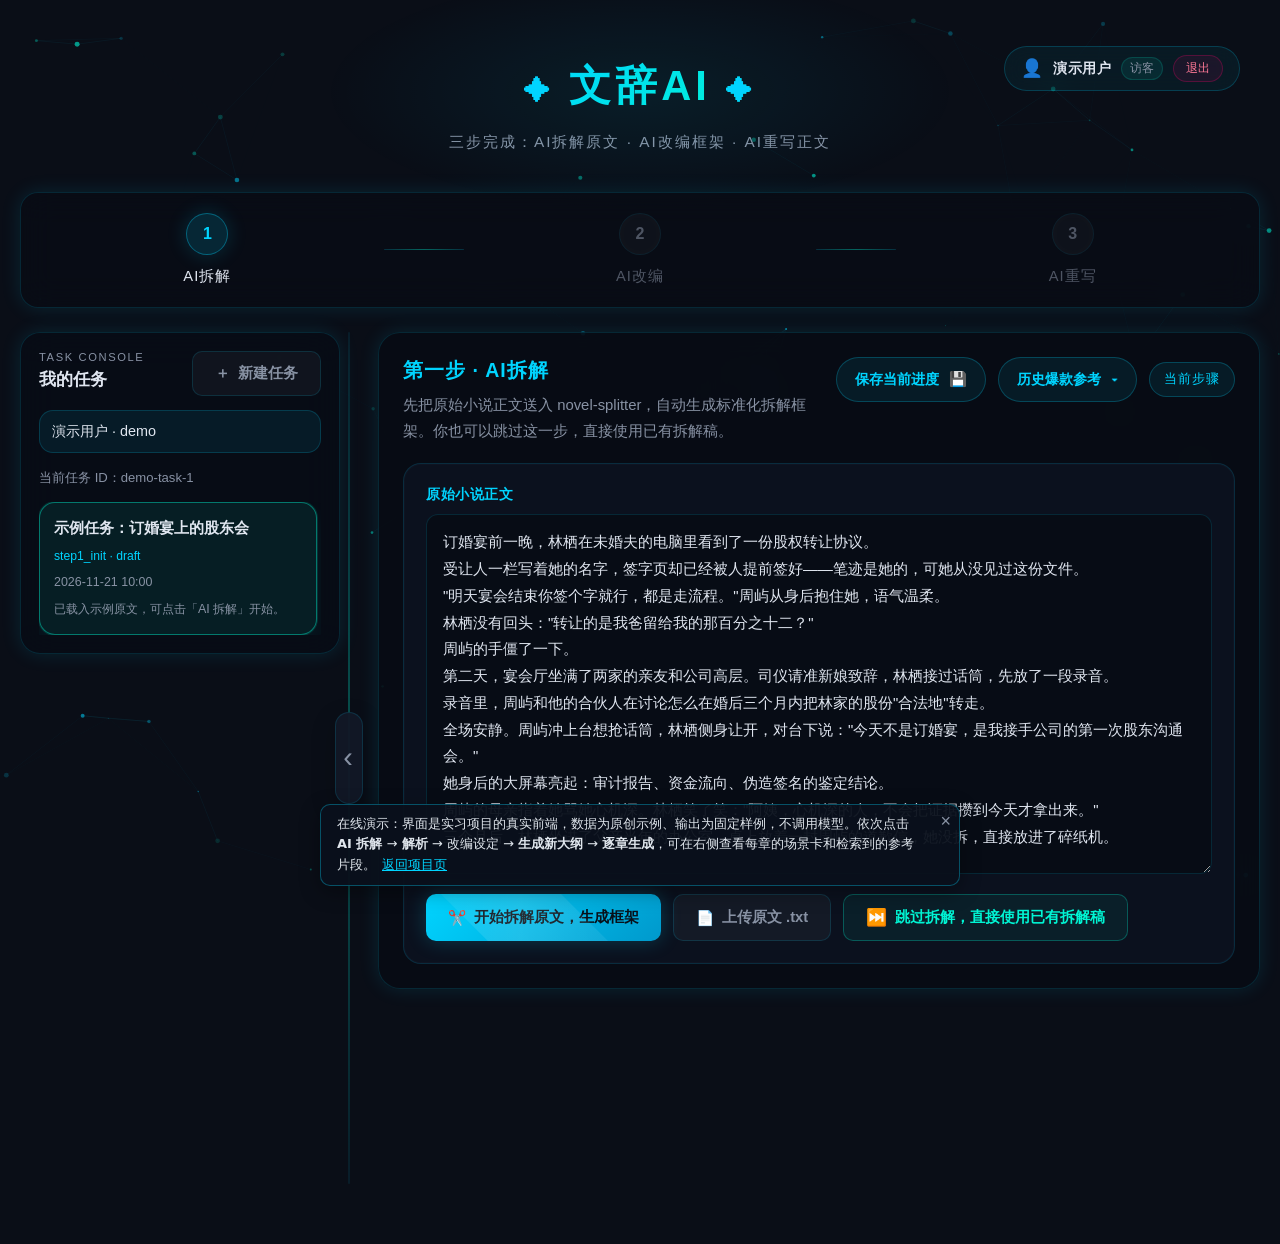
==== demos/wenci/index.html @ 96ce3952 "作品集：简历项目说明页与在线演示 Co-Authored-By: Claude Opus 5.5 <noreply@anthropic.com> Claude-Session: https://cla" ====
<!DOCTYPE html>
<html lang="zh-CN">
<head>
    <meta charset="UTF-8">
    <meta name="viewport" content="width=device-width, initial-scale=1.0">
    <title>文辞 AI · 在线演示</title>
    <script src="graph-lite.js"></script>
    
    <link rel="stylesheet" href="css/style.css">
</head>
<body>
    <canvas id="particles-canvas"></canvas>

    <div class="main-container workflow-page">
        <header class="header workflow-header">
            <div class="header-glow"></div>
            <h1 class="title">
                <span class="title-icon">✦</span>
                文辞AI
                <span class="title-icon">✦</span>
            </h1>
            <p class="subtitle">三步完成：AI拆解原文 · AI改编框架 · AI重写正文</p>
            <div class="user-info-bar" id="user-info-bar" style="display:none;">
                <span class="user-info-bar__avatar">👤</span>
                <span class="user-info-bar__name" id="user-display-name">用户</span>
                <span class="user-info-bar__role" id="user-display-role"></span>
                <button class="user-info-bar__logout" onclick="handleLogout()" title="退出登录">退出</button>
            </div>
        </header>

        <section class="workflow-progress" id="workflow-progress">
            <div class="progress-step is-active" data-step="1" role="button" tabindex="0" onclick="enterModule('split')">
                <span class="progress-step__index">1</span>
                <span class="progress-step__label">AI拆解</span>
            </div>
            <div class="progress-line"></div>
            <div class="progress-step" data-step="2" role="button" tabindex="0" onclick="enterModule('adapt')">
                <span class="progress-step__index">2</span>
                <span class="progress-step__label">AI改编</span>
            </div>
            <div class="progress-line"></div>
            <div class="progress-step" data-step="3" role="button" tabindex="0" onclick="enterModule('write')">
                <span class="progress-step__index">3</span>
                <span class="progress-step__label">AI重写</span>
            </div>
        </section>

        <section class="workflow-subprogress" id="adaptation-substeps">
            <div class="progress-step__substeps">
                <span class="progress-substep" data-stage="4">改编设定</span>
                <span class="progress-substep" data-stage="5">人物替换</span>
                <span class="progress-substep" data-stage="6">新大纲生成</span>
            </div>
        </section>

        <div class="workflow-shell">
            <aside class="task-sidebar" id="task-sidebar">
                <div class="task-sidebar__header">
                    <div>
                        <div class="task-sidebar__eyebrow">Task Console</div>
                        <div class="task-sidebar__title">我的任务</div>
                    </div>
                    <button class="btn btn-secondary btn-secondary--small" type="button" onclick="startNewTaskDraft()">
                        <span class="btn-icon">＋</span>
                        <span class="btn-text">新建任务</span>
                    </button>
                </div>
                <div class="task-sidebar__user" id="task-sidebar-user">正在识别当前用户...</div>
                <div class="task-sidebar__meta" id="task-sidebar-meta">载入后可查看该用户的历史任务记录。</div>
                <div class="task-sidebar__list" id="task-sidebar-list"></div>
            </aside>

            <div
                class="task-sidebar-divider"
                id="task-sidebar-divider"
                role="separator"
                aria-orientation="vertical"
                aria-label="调整任务导航宽度"
            >
                <button
                    type="button"
                    class="task-sidebar-divider__handle"
                    id="task-sidebar-toggle"
                    aria-label="收起或展开任务导航"
                    onclick="toggleTaskSidebarCollapse()"
                >
                    <span class="task-sidebar-divider__chevron" id="task-sidebar-toggle-icon">‹</span>
                </button>
            </div>

            <div class="workflow-main" id="stages-container">
            <!-- ====== Stage 1: AI拆解 ====== -->
            <section class="workflow-stage" id="stage-1">
                <div class="stage-header">
                    <div>
                        <h2 class="stage-title">第一步 · AI拆解</h2>
                        <p class="stage-desc">先把原始小说正文送入 novel-splitter，自动生成标准化拆解框架。你也可以跳过这一步，直接使用已有拆解稿。</p>
                    </div>
                    <div class="stage-header-actions">
                        <button
                            type="button"
                            id="step1-save-btn"
                            class="stage-header-toggle stage-header-toggle--save"
                            onclick="saveCurrentStep1Draft()"
                        >
                            <span class="stage-header-toggle__text">保存当前进度</span>
                            <span class="stage-header-toggle__icon">💾</span>
                        </button>
                        <button
                            type="button"
                            id="history-reference-toggle"
                            class="stage-header-toggle"
                            aria-expanded="false"
                            aria-controls="history-reference-panel"
                            onclick="toggleHistoryReferencePanel()"
                        >
                            <span class="stage-header-toggle__text">历史爆款参考</span>
                            <span class="stage-header-toggle__icon">▾</span>
                        </button>
                        <div class="stage-badge">当前步骤</div>
                    </div>
                </div>

                <div class="stage-card stage-card--popover" id="history-reference-panel" style="display:none;">
                    <div class="history-reference-workbench">
                        <div class="history-reference-workbench__header">
                            <div class="history-reference-workbench__intro">
                                <div class="history-reference-workbench__eyebrow">Reference Console</div>
                                <div class="history-reference-workbench__title-row">
                                    <div class="field-label history-reference-workbench__title">历史爆款参考</div>
                                    <span class="history-reference-badge history-reference-badge--highlight">近7天</span>
                                    <span class="history-reference-badge">已拆解</span>
                                    <span class="history-reference-badge">可直接带入</span>
                                </div>
                                <p class="summary-text history-reference-workbench__summary">从近一周上榜次数=1且已拆解完成的历史爆款中选取参考样本，完成查看、对比和一键带入。</p>
                            </div>
                            <div class="history-reference-workbench__status">
                                <div class="history-reference-status-card">
                                    <span class="history-reference-status-card__label">当前日期</span>
                                    <strong class="history-reference-status-card__value" id="history-reference-current-date">未选择</strong>
                                </div>
                                <div class="history-reference-status-card">
                                    <span class="history-reference-status-card__label">当前书目</span>
                                    <strong class="history-reference-status-card__value" id="history-reference-current-book">未选择</strong>
                                </div>
                                <button type="button" class="history-reference-close" onclick="closeHistoryReferencePanel()">收起</button>
                            </div>
                        </div>

                        <div class="history-reference-workbench__body">
                            <section class="history-reference-pane history-reference-pane--dates">
                                <div class="history-reference-pane__header">
                                    <div>
                                        <div class="history-reference-pane__title">近一周日期</div>
                                        <div class="history-reference-pane__desc">优先展示前一日，可切换查看近 7 天样本。</div>
                                    </div>
                                </div>
                                <div id="history-reference-dates" class="history-reference-list history-reference-list--dates"></div>
                            </section>

                            <section class="history-reference-pane history-reference-pane--books">
                                <div class="history-reference-pane__header">
                                    <div>
                                        <div class="history-reference-pane__title">当天爆款书</div>
                                        <div class="history-reference-pane__desc">仅展示当日符合条件且已拆解完成的书目。</div>
                                    </div>
                                </div>
                                <div id="history-reference-books" class="history-reference-list history-reference-list--books"></div>
                            </section>

                            <section class="history-reference-pane history-reference-pane--preview">
                                <div class="history-reference-pane__header">
                                    <div>
                                        <div class="history-reference-pane__title">拆解框架预览</div>
                                        <div class="history-reference-pane__desc">只读查看当前样本的完整拆解结果。</div>
                                    </div>
                                    <span class="history-reference-badge">只读</span>
                                </div>
                                <div class="history-reference-preview-shell">
                                    <label class="field-label history-reference-preview-shell__label" for="history-reference-preview">已拆解框架预览</label>
                                    <textarea
                                        id="history-reference-preview"
                                        class="workflow-textarea workflow-textarea--xl history-reference-preview"
                                        placeholder="请选择日期和历史爆款书名，系统会自动展示已拆解好的框架..."
                                        spellcheck="false"
                                        readonly
                                    ></textarea>
                                </div>
                            </section>
                        </div>

                        <div class="history-reference-workbench__footer">
                            <div class="history-reference-footer__hint" id="history-reference-auto-status">当前展示的是已落盘的历史爆款参考数据。</div>
                            <div class="history-reference-footer__actions">
                                <button class="btn btn-secondary" id="history-reference-fill-btn" onclick="fillHistoricalReferenceToStep2()" disabled>
                                    <span class="btn-icon">📥</span>
                                    <span class="btn-text">填入第二步拆解输入框</span>
                                </button>
                                <button class="btn btn-primary" id="history-reference-go-step2-btn" onclick="goToStep2WithHistoricalReference()" disabled>
                                    <span class="btn-icon">➡️</span>
                                    <span class="btn-text">填入后进入第二步</span>
                                    <span class="btn-glow"></span>
                                </button>
                            </div>
                        </div>
                    </div>
                </div>
                <div class="stage-card">
                    <label class="field-label" for="raw-novel-text">原始小说正文</label>
                    <div class="textarea-wrapper">
                        <textarea id="raw-novel-text" class="workflow-textarea workflow-textarea--xl" placeholder="请粘贴完整小说正文，系统会先使用 novel-splitter 自动拆成结构化框架..." spellcheck="false"></textarea>
                        <div class="textarea-border"></div>
                    </div>
                    <div class="button-group button-group--left">
                        <button class="btn btn-primary" onclick="splitNovelStep()">
                            <span class="btn-icon">✂️</span>
                            <span class="btn-text">开始拆解原文，生成框架</span>
                            <span class="btn-glow"></span>
                        </button>
                        <input type="file" id="upload-raw-file" accept=".txt" style="display:none">
                        <button class="btn btn-secondary" onclick="document.getElementById('upload-raw-file').click()">
                            <span class="btn-icon">📄</span>
                            <span class="btn-text">上传原文 .txt</span>
                        </button>
                        <button class="btn btn-skip" onclick="switchToStep(2)">
                            <span class="btn-icon">⏭️</span>
                            <span class="btn-text">跳过拆解，直接使用已有拆解稿</span>
                        </button>
                    </div>
                </div>

                <div class="stage-card relationship-result-card" id="step1-relationship-card" style="display:none;">
                    <div class="relationship-result-card__header">
                        <div>
                            <div class="relationship-result-card__title">人物关系图</div>
                            <div class="relationship-result-card__desc">解析完成后，会在这里展示当前拆解稿的人物关系与阵营结构，方便回看和校对。</div>
                        </div>
                        <span class="history-reference-badge">自动生成</span>
                    </div>
                    <div class="graph-container">
                        <div id="graph-chart" class="graph-chart"></div>
                    </div>
                    <div class="stats-bar">
                        <div class="stat-item"><span class="stat-value" id="stat-characters">0</span><span class="stat-label">人物角色</span></div>
                        <div class="stat-item"><span class="stat-value" id="stat-relations">0</span><span class="stat-label">关系连线</span></div>
                        <div class="stat-item"><span class="stat-value" id="stat-groups">0</span><span class="stat-label">阵营分组</span></div>
                    </div>
                    <div class="relationship-summary-box">
                        <div class="field-label">人物关系摘要</div>
                        <p id="relationship-summary-text" class="summary-text"></p>
                    </div>
                </div>
            </section>

            <!-- ====== Stage 2: 拆解输入 ====== -->
            <section class="workflow-stage" id="stage-2" style="display:none;">
                <div class="stage-header">
                    <div>
                        <h2 class="stage-title">第二步 · AI改编</h2>
                        <p class="stage-desc">这里是 AI改编 的入口。你可以直接粘贴或上传已有拆解稿，也可以承接上一步的拆解结果，继续进入改编流程。</p>
                    </div>
                    <div class="stage-header-actions">
                        <button
                            type="button"
                            class="stage-header-toggle stage-header-toggle--save"
                            onclick="saveCurrentStep2Draft()"
                        >
                            <span class="stage-header-toggle__text">保存当前进度</span>
                            <span class="stage-header-toggle__icon">💾</span>
                        </button>
                        <div class="stage-badge">当前步骤</div>
                    </div>
                </div>
                <div class="stage-card">
                    <label class="field-label" for="input-outline-text">爆款小说拆解输入</label>
                    <div class="textarea-wrapper">
                        <textarea id="input-outline-text" class="workflow-textarea workflow-textarea--xl" placeholder="请粘贴或检查 novel-splitter 输出的拆解结果..." spellcheck="false"></textarea>
                        <div class="textarea-border"></div>
                    </div>
                    <div class="button-group button-group--left">
                        <button class="btn btn-primary" onclick="analyzeOutlineStep()">
                            <span class="btn-icon">🧩</span>
                            <span class="btn-text">进入改编工作流</span>
                            <span class="btn-glow"></span>
                        </button>
                        <input type="file" id="upload-txt-file" accept=".txt" style="display:none">
                        <button class="btn btn-secondary" onclick="document.getElementById('upload-txt-file').click()">
                            <span class="btn-icon">📄</span>
                            <span class="btn-text">上传拆解 .txt</span>
                        </button>
                        <button class="btn btn-secondary" onclick="copyTextFromTextarea('input-outline-text')">
                            <span class="btn-icon">📋</span>
                            <span class="btn-text">复制拆解结果</span>
                        </button>
                    </div>
                </div>
            </section>

            <!-- ====== Stage 3: 人物关系（跳过） ====== -->
            <section class="workflow-stage" id="stage-3" style="display:none;">
                <div class="stage-header">
                    <div>
                        <h2 class="stage-title">第二步 · AI改编</h2>
                        <p class="stage-desc">人物关系图谱已并入第一页底部展示，这里保留为兼容中转页，不再作为必经步骤。</p>
                    </div>
                    <div class="stage-badge">当前步骤</div>
                </div>
                <div class="stage-card stage-card--muted">
                    <div class="summary-text">当前版本解析成功后会直接进入改编设定，人物关系图会展示在第一页尾部，便于随时回看。</div>
                </div>
            </section>

            <!-- ====== Stage 4: 合并页 - 世界观+题材+男女频+场景 ====== -->
            <section class="workflow-stage" id="stage-4" style="display:none;">
                <div class="stage-header">
                    <div>
                        <h2 class="stage-title">第二步 · AI改编</h2>
                        <p class="stage-desc">请配置改编设定：选择世界观、题材、目标读者和核心场景。每项都可以保持原样。</p>
                    </div>
                    <div class="stage-header-actions">
                        <button
                            type="button"
                            class="stage-header-toggle stage-header-toggle--save"
                            onclick="saveCurrentStep2Draft()"
                        >
                            <span class="stage-header-toggle__text">保存当前进度</span>
                            <span class="stage-header-toggle__icon">💾</span>
                        </button>
                        <div class="stage-badge">当前步骤</div>
                    </div>
                </div>
                <div class="stage-card">
                    <!-- 区块A: 世界观选择 -->
                    <div class="adaptation-section">
                        <div class="adaptation-section__header">
                            <span class="adaptation-section__title">世界观</span>
                            <button class="btn btn-skip btn-skip--inline" onclick="keepOriginalWorldview()">
                                <span class="btn-icon">⏭️</span>
                                <span class="btn-text">保持原样</span>
                            </button>
                        </div>
                        <div class="adaptation-section__body">
                            <select id="worldview-select" class="workflow-input workflow-select" onchange="onWorldviewSelectChange(this)">
                                <option value="" disabled selected>请选择世界观</option>
                                <option value="现代">🏙️ 现代</option>
                                <option value="年代">📻 年代</option>
                                <option value="古代">🏯 古代</option>
                                <option value="未来">🚀 未来</option>
                                <option value="玄幻">⚔️ 玄幻</option>
                            </select>
                            <div class="skip-info-box" id="skip-worldview-info">
                                <div class="skip-info-label">将使用原始大纲中的世界观</div>
                                <div class="skip-info-value" id="skip-worldview-value">—</div>
                            </div>
                        </div>
                    </div>

                    <!-- 区块B: 题材选择 -->
                    <div class="adaptation-section" id="genre-section">
                        <div class="adaptation-section__header">
                            <span class="adaptation-section__title">题材类型（单选）</span>
                            <span class="adaptation-section__meta" id="selected-genre-count">已选 0 / 1</span>
                            <button class="btn btn-skip btn-skip--inline" onclick="keepOriginalGenre()">
                                <span class="btn-icon">⏭️</span>
                                <span class="btn-text">保持原样</span>
                            </button>
                        </div>
                        <div class="adaptation-section__body" id="genre-section-body">
                            <div class="genre-section-placeholder" id="genre-placeholder">
                                <span class="genre-section-placeholder__text">请先选择世界观，题材将根据世界观动态加载</span>
                            </div>
                            <div class="genre-selection" id="genre-selection"></div>
                            <div class="selected-tags-box" id="selected-genres-preview" style="display:none;">
                                <div class="field-label">已选题材</div>
                                <div class="selected-tags" id="selected-genres-tags"></div>
                            </div>
                            <div class="skip-info-box" id="skip-genre-info">
                                <div class="skip-info-label">将使用原始大纲中的题材</div>
                                <div class="skip-info-value" id="skip-genre-value">—</div>
                            </div>
                        </div>
                    </div>

                    <!-- 区块C: 男女频选择 -->
                    <div class="adaptation-section">
                        <div class="adaptation-section__header">
                            <span class="adaptation-section__title">目标读者</span>
                        </div>
                        <div class="adaptation-section__body">
                            <select id="audience-select" class="workflow-input workflow-select" onchange="onAudienceSelectChange(this)">
                                <option value="" disabled selected>请选择目标读者</option>
                                <option value="男频">🔥 男频</option>
                                <option value="女频">🌸 女频</option>
                            </select>
                        </div>
                    </div>

                    <!-- 区块D: 核心场景选择 -->
                    <div class="adaptation-section">
                        <div class="adaptation-section__header">
                            <span class="adaptation-section__title">核心场景</span>
                            <button class="btn btn-skip btn-skip--inline" onclick="keepOriginalScene()">
                                <span class="btn-icon">⏭️</span>
                                <span class="btn-text">保持原样</span>
                            </button>
                        </div>
                        <div class="adaptation-section__body">
                            <div class="field-label" style="margin-top:0;">原始核心场景（LLM分析结果）</div>
                            <div class="original-scene-display" id="original-scene-display">
                                <span id="original-scene-text">—</span>
                            </div>
                            <div class="button-group button-group--left" style="margin-top:12px;">
                                <button class="btn btn-secondary" onclick="matchScenesFromLibrary()">
                                    <span class="btn-icon">🔍</span>
                                    <span class="btn-text">从场景库匹配相似场景</span>
                                </button>
                            </div>
                            <div class="skip-info-box" id="skip-scene-info">
                                <div class="skip-info-label">将使用原始核心场景</div>
                                <div class="skip-info-value" id="skip-scene-value">—</div>
                            </div>
                            <div id="matched-scenes-area" style="display:none;">
                                <div class="field-label" style="margin-top:14px;">场景库匹配结果</div>
                                <div class="scene-selection" id="new-scene-selection"></div>
                            </div>
                        </div>
                    </div>

                    <!-- 补充要求 -->
                    <div class="adaptation-section">
                        <div class="adaptation-section__header">
                            <span class="adaptation-section__title">补充要求（可选）</span>
                        </div>
                        <div class="adaptation-section__body">
                            <input id="genre-user-note" class="workflow-input" type="text" placeholder="例如：偏现实向、冲突更狠">
                        </div>
                    </div>

                    <!-- 统一确认按钮 -->
                    <div class="button-group button-group--left" style="margin-top:24px;">
                        <button class="btn btn-primary" id="confirm-adaptation-btn" onclick="confirmAdaptationSettings()" disabled>
                            <span class="btn-icon">➡️</span>
                            <span class="btn-text">确认改编设定，进入人物替换</span>
                            <span class="btn-glow"></span>
                        </button>
                    </div>
                </div>
            </section>

            <!-- ====== Stage 5: 人物信息替换 ====== -->
            <section class="workflow-stage" id="stage-5" style="display:none;">
                <div class="stage-header">
                    <div>
                        <h2 class="stage-title">第二步 · AI改编</h2>
                        <p class="stage-desc">你可以保持原始人物信息，也可以让AI生成新的候选人物小传。</p>
                    </div>
                    <div class="stage-header-actions">
                        <button
                            type="button"
                            class="stage-header-toggle stage-header-toggle--save"
                            onclick="saveCurrentStep2Draft()"
                        >
                            <span class="stage-header-toggle__text">保存当前进度</span>
                            <span class="stage-header-toggle__icon">💾</span>
                        </button>
                        <div class="stage-badge">当前步骤</div>
                    </div>
                </div>
                <div class="stage-card">
                    <div class="field-label">原始人物小传</div>
                    <textarea id="original-characters-display" class="workflow-textarea workflow-textarea--md" readonly></textarea>
                    <div class="button-group button-group--left" style="margin-top:16px;">
                        <button class="btn btn-skip" onclick="keepOriginalCharacters()">
                            <span class="btn-icon">⏭️</span>
                            <span class="btn-text">保持原样，使用原始人物</span>
                        </button>
                        <button class="btn btn-primary" onclick="generateCandidateCharacters()">
                            <span class="btn-icon">🧬</span>
                            <span class="btn-text">AI生成候选人物小传</span>
                            <span class="btn-glow"></span>
                        </button>
                    </div>
                    <div class="skip-info-box" id="skip-character-info">
                        <div class="skip-info-label">将使用原始人物小传</div>
                        <div class="skip-info-value" id="skip-character-value">—</div>
                    </div>
                    <div class="name-replace-tool" id="name-replace-tool">
                        <div class="field-label">角色姓名批量替换</div>
                        <div class="name-replace-row">
                            <input id="old-name-input" class="workflow-input" type="text" placeholder="原始姓名">
                            <span class="name-replace-arrow">→</span>
                            <input id="new-name-input" class="workflow-input" type="text" placeholder="新姓名">
                            <button class="btn btn-secondary" onclick="batchReplaceName()">
                                <span class="btn-icon">🔄</span>
                                <span class="btn-text">全部替换</span>
                            </button>
                        </div>
                        <div class="name-replace-result" id="name-replace-result"></div>
                    </div>
                    <div id="generated-characters-area" style="display:none;">
                        <div class="field-label" style="margin-top:18px;">AI生成的候选人物小传（可编辑）</div>
                        <textarea id="new-character-bios" class="workflow-textarea workflow-textarea--xl" spellcheck="false"></textarea>
                    </div>
                    <div class="button-group button-group--left" style="margin-top:20px;">
                        <button class="btn btn-primary" id="confirm-character-btn" onclick="confirmCharacters()" disabled>
                            <span class="btn-icon">➡️</span>
                            <span class="btn-text">确认人物，进入新大纲生成</span>
                            <span class="btn-glow"></span>
                        </button>
                    </div>
                </div>
            </section>

            <!-- ====== Stage 6: 新大纲生成 ====== -->
            <section class="workflow-stage" id="stage-6" style="display:none;">
                <div class="stage-header">
                    <div>
                        <h2 class="stage-title">第二步 · AI改编</h2>
                        <p class="stage-desc">基于前面的选择生成新大纲。如果全部保持原样，则直接输出原始大纲。</p>
                    </div>
                    <div class="stage-header-actions">
                        <button
                            type="button"
                            class="stage-header-toggle stage-header-toggle--save"
                            onclick="saveCurrentStep2Draft()"
                        >
                            <span class="stage-header-toggle__text">保存当前进度</span>
                            <span class="stage-header-toggle__icon">💾</span>
                        </button>
                        <div class="stage-badge">当前步骤</div>
                    </div>
                </div>
                <div class="stage-card">
                    <div class="selection-toolbar">
                        <div class="selection-toolbar__item">
                            <span class="selection-toolbar__label">世界观</span>
                            <span class="selection-toolbar__value" id="outline-worldview-label">—</span>
                        </div>
                        <div class="selection-toolbar__item">
                            <span class="selection-toolbar__label">题材</span>
                            <span class="selection-toolbar__value" id="outline-genre-label">—</span>
                        </div>
                        <div class="selection-toolbar__item">
                            <span class="selection-toolbar__label">频道</span>
                            <span class="selection-toolbar__value" id="outline-audience-label">—</span>
                        </div>
                        <div class="selection-toolbar__item">
                            <span class="selection-toolbar__label">核心场景</span>
                            <span class="selection-toolbar__value" id="outline-scene-label">—</span>
                        </div>
                    </div>
                    <div class="button-group button-group--left" style="margin-top:20px;">
                        <button class="btn btn-primary" onclick="generateNewOutline()">
                            <span class="btn-icon">📝</span>
                            <span class="btn-text">生成新大纲</span>
                            <span class="btn-glow"></span>
                        </button>
                    </div>
                </div>
                <div class="stage-card stage-result" id="new-outline-result-card" style="display:none;">
                    <div class="structured-grid structured-grid--result">
                        <div class="structured-field structured-field--full">
                            <label class="field-label" for="new-outline-text">新大纲（可编辑）</label>
                            <textarea id="new-outline-text" class="workflow-textarea workflow-textarea--xl" spellcheck="false"></textarea>
                        </div>
                    </div>
                    <div class="button-group button-group--left">
                        <button class="btn btn-secondary" onclick="copyTextFromTextarea('new-outline-text')">
                            <span class="btn-icon">📋</span>
                            <span class="btn-text">复制新大纲</span>
                        </button>
                        <button class="btn btn-primary" onclick="goToWritingStepFromOutline()">
                            <span class="btn-icon">🪄</span>
                            <span class="btn-text">确认新大纲，进入正文生成</span>
                            <span class="btn-glow"></span>
                        </button>
                    </div>
                </div>
            </section>

            <!-- ====== Stage 7: AI重写 ====== -->
            <section class="workflow-stage" id="stage-7" style="display:none;">
                <div class="stage-header">
                    <div>
                        <h2 class="stage-title">第三步 · AI重写</h2>
                        <p class="stage-desc">最后一步会调用 novel-rewrite-engine，根据上一步确认后的新框架扩写出完整小说正文，并支持复制与导出。</p>
                    </div>
                    <div class="stage-header-actions">
                        <button
                            type="button"
                            class="stage-header-toggle stage-header-toggle--save"
                            onclick="saveCurrentStep3Draft()"
                        >
                            <span class="stage-header-toggle__text">保存当前进度</span>
                            <span class="stage-header-toggle__icon">💾</span>
                        </button>
                        <div class="stage-badge">当前步骤</div>
                    </div>
                </div>
                <div class="stage-card">
                    <label class="field-label" for="rewrite-framework-text">最终框架输入</label>
                    <div class="textarea-wrapper">
                        <textarea id="rewrite-framework-text" class="workflow-textarea workflow-textarea--xl" placeholder="你可以直接粘贴已有最终框架，单独使用 AI重写模块；如果是从第二步进入，这里会自动带入当前框架。" spellcheck="false"></textarea>
                        <div class="textarea-border"></div>
                    </div>
                    <div class="button-group button-group--left">
                        <input type="file" id="upload-framework-file" accept=".txt" style="display:none">
                        <button class="btn btn-secondary" onclick="document.getElementById('upload-framework-file').click()">
                            <span class="btn-icon">📄</span>
                            <span class="btn-text">上传最终框架 .txt</span>
                        </button>
                        <button class="btn btn-secondary" onclick="useCurrentFrameworkForWriting()">
                            <span class="btn-icon">📥</span>
                            <span class="btn-text">一键带入当前内容</span>
                        </button>
                    </div>
                    <div class="structured-grid">
                        <div class="structured-field">
                            <label class="field-label" for="novel-title-input">小说标题（可选）</label>
                            <input id="novel-title-input" class="workflow-input" type="text" placeholder="不填则自动从框架推断标题">
                        </div>
                        <div class="structured-field">
                            <label class="field-label" for="novel-model-select">生成接口</label>
                            <select id="novel-model-select" class="workflow-input">
                                <option value="volcengine">火山引擎</option>
                            </select>
                        </div>
                        <div class="structured-field structured-field--full">
                            <label class="field-label" for="novel-enable-polish">
                                <input id="novel-enable-polish" type="checkbox" checked style="margin-right:8px;">
                                生成后自动润色
                            </label>
                        </div>
                    </div>
                    <div class="button-group button-group--left">
                        <button class="btn btn-primary" onclick="generateNovelFromFramework()">
                            <span class="btn-icon">🖋️</span>
                            <span class="btn-text">开始逐章生成完整小说</span>
                            <span class="btn-glow"></span>
                        </button>
                    </div>
                </div>

                <div class="stage-card stage-result" id="novel-generation-card" style="display:none;">
                    <div class="selection-toolbar">
                        <div class="selection-toolbar__item">
                            <span class="selection-toolbar__label">生成状态</span>
                            <span class="selection-toolbar__value" id="novel-job-status">等待开始</span>
                        </div>
                        <div class="selection-toolbar__item">
                            <span class="selection-toolbar__label">完成章节</span>
                            <span class="selection-toolbar__value" id="novel-job-progress">0 / 10</span>
                        </div>
                        <div class="selection-toolbar__item">
                            <span class="selection-toolbar__label">当前章节</span>
                            <span class="selection-toolbar__value" id="novel-job-current-chapter">—</span>
                        </div>
                    </div>
                    <div class="chapter-draft-grid" id="chapter-draft-list"></div>
                    <div class="chapter-workspace">
                        <div class="chapter-editor-card chapter-editor-card--main">
                            <div class="chapter-editor-card__header">
                                <div>
                                    <div class="field-label" style="margin-bottom:6px;">章节编辑窗口</div>
                                    <div class="chapter-editor-card__meta" id="chapter-editor-meta">生成后可在这里实时查看并修改每章正文</div>
                                </div>
                                <div class="chapter-toolstrip" aria-label="章节操作">
                                    <button class="chapter-toolbtn" id="chapter-follow-toggle-btn" onclick="toggleChapterAutoFollow()" title="自动跟随生成">
                                        <span class="btn-icon">◎</span>
                                        <span class="btn-text">跟随</span>
                                    </button>
                                    <button class="chapter-toolbtn" onclick="copyCurrentChapterDraft()" title="复制当前章">
                                        <span class="btn-icon">⧉</span>
                                        <span class="btn-text">复制</span>
                                    </button>
                                    <button class="chapter-toolbtn chapter-toolbtn--primary" onclick="saveCurrentChapterDraft(true)" title="保存当前章">
                                        <span class="btn-icon">▣</span>
                                        <span class="btn-text">保存</span>
                                    </button>
                                    <button class="chapter-toolbtn chapter-toolbtn--warn" onclick="regenerateCurrentChapter()" title="重生成当前章">
                                        <span class="btn-icon">↻</span>
                                        <span class="btn-text">重生成</span>
                                    </button>
                                </div>
                            </div>
                            <div class="structured-grid structured-grid--result">
                                <div class="structured-field">
                                    <label class="field-label" for="chapter-editor-title">当前章节</label>
                                    <input id="chapter-editor-title" class="workflow-input" type="text" readonly value="未选择">
                                </div>
                                <div class="structured-field">
                                    <label class="field-label" for="chapter-editor-word-count">当前章字数</label>
                                    <input id="chapter-editor-word-count" class="workflow-input" type="text" readonly value="0 字">
                                </div>
                                <div class="structured-field">
                                    <label class="field-label" for="chapter-editor-save-status">保存状态</label>
                                    <input id="chapter-editor-save-status" class="workflow-input" type="text" readonly value="未保存">
                                </div>
                                <div class="structured-field structured-field--full">
                                    <label class="field-label" for="chapter-editor-text">章节正文（可随时修改）</label>
                                    <textarea id="chapter-editor-text" class="workflow-textarea workflow-textarea--xl" spellcheck="false" placeholder="生成开始后，这里会显示当前章节正文；你可以直接修改。"></textarea>
                                </div>
                            </div>
                        </div>

                        <!-- AI 改写浮动按钮 -->
                        <button id="ai-rewrite-float-btn" class="ai-rewrite-float-btn" type="button" title="AI 改写选中段落">
                            <span>✨</span>
                            <span>AI 改写</span>
                        </button>

                        <!-- AI 改写弹窗 -->
                        <div id="ai-rewrite-modal-overlay" class="rewrite-modal-overlay">
                            <div class="rewrite-modal">
                                <div class="rewrite-modal__header">
                                    <div class="rewrite-modal__title">AI 改写</div>
                                    <button class="rewrite-modal__close" type="button" onclick="closeRewriteModal()">✕</button>
                                </div>
                                <div>
                                    <div class="rewrite-modal__label">原文段落</div>
                                    <textarea id="ai-rewrite-preview" class="rewrite-modal__preview" readonly></textarea>
                                </div>
                                <div>
                                    <div class="rewrite-modal__label">修改意见</div>
                                    <textarea id="ai-rewrite-instruction" class="rewrite-modal__input" placeholder="例如：让这段更紧张刺激，增加人物内心独白"></textarea>
                                </div>
                                <div class="rewrite-modal__actions">
                                    <button class="rewrite-modal__btn rewrite-modal__btn--secondary" type="button" onclick="closeRewriteModal()">取消</button>
                                    <button class="rewrite-modal__btn rewrite-modal__btn--primary" type="button" id="ai-rewrite-submit-btn" onclick="submitRewriteSelection()">发送</button>
                                </div>
                            </div>
                        </div>

                        <aside class="chapter-context-panel">
                            <div class="chapter-context-tabs" role="tablist" aria-label="写作资料">
                                <button class="chapter-context-tab is-active" type="button" data-context-tab="reference" onclick="setGenerationInfoTab('reference')">参考</button>
                                <button class="chapter-context-tab" type="button" data-context-tab="blueprint" onclick="setGenerationInfoTab('blueprint')">蓝图</button>
                            </div>
                            <div class="chapter-context-pane is-active" data-context-pane="reference">
                                <div class="chapter-context-title">当前章参考爆款片段</div>
                                <div class="chapter-editor-card__meta" id="chapter-reference-meta">生成当前章时检索到的参考片段会显示在这里。</div>
                                <div class="context-section-heading">场景卡</div>
                                <div id="chapter-scene-card-view" class="scene-card-view">
                                    <div class="context-empty">场景卡生成后会显示在这里。</div>
                                </div>
                                <div class="context-section-heading">参考片段</div>
                                <div id="chapter-reference-view" class="reference-card-list">
                                    <div class="context-empty">当前章参考到的爆款小说片段会显示在这里。</div>
                                </div>
                            </div>
                            <div class="chapter-context-pane" data-context-pane="blueprint">
                                <div class="chapter-context-title">生成蓝图</div>
                                <div class="chapter-editor-card__meta">故事蓝图会跟随生成任务自动更新。</div>
                                <div id="novel-blueprint-view" class="blueprint-summary-view"></div>
                            </div>
                        </aside>
                    </div>
                </div>

                <div class="stage-card stage-result" id="generated-novel-card" style="display:none;">
                    <div class="selection-toolbar">
                        <div class="selection-toolbar__item">
                            <span class="selection-toolbar__label">标题</span>
                            <span class="selection-toolbar__value" id="generated-novel-title">未生成</span>
                        </div>
                        <div class="selection-toolbar__item">
                            <span class="selection-toolbar__label">字数</span>
                            <span class="selection-toolbar__value" id="generated-novel-word-count">0</span>
                        </div>
                        <div class="selection-toolbar__item">
                            <span class="selection-toolbar__label">输出文件</span>
                            <span class="selection-toolbar__value" id="generated-novel-output-path">—</span>
                        </div>
                    </div>
                    <div class="structured-grid structured-grid--result">
                        <div class="structured-field structured-field--full">
                            <label class="field-label" for="generated-novel-text">生成结果（可复制）</label>
                            <textarea id="generated-novel-text" class="workflow-textarea workflow-textarea--xl" spellcheck="false"></textarea>
                        </div>
                    </div>
                    <div class="button-group button-group--left">
                        <button class="btn btn-secondary" onclick="copyTextFromTextarea('generated-novel-text')">
                            <span class="btn-icon">📋</span>
                            <span class="btn-text">复制正文</span>
                        </button>
                        <button class="btn btn-secondary" onclick="downloadGeneratedNovelAsTxt()">
                            <span class="btn-icon">💾</span>
                            <span class="btn-text">导出正文 .txt</span>
                        </button>
                    </div>
                </div>
            </section>
            </div>
        </div>
    </div>

    <div class="detail-panel" id="detail-panel" style="display: none;">
        <div class="panel-header">
            <h3 id="panel-title">人物详情</h3>
            <button class="panel-close" onclick="closePanel()">✕</button>
        </div>
        <div class="panel-body" id="panel-body"></div>
    </div>

    <div class="error-toast" id="error-toast" style="display: none;">
        <span class="error-icon">⚠</span>
        <span class="error-msg" id="error-msg"></span>
    </div>

    <div class="loading-overlay-page" id="page-loading" style="display:none;">
        <div class="loading-content">
            <div class="loading-spinner">
                <div class="spinner-ring"></div>
                <div class="spinner-ring"></div>
                <div class="spinner-ring"></div>
                <div class="spinner-core"></div>
            </div>
            <p class="loading-text" id="page-loading-text">AI 正在处理中...</p>
            <div class="loading-progress">
                <div class="progress-bar" id="page-progress-bar"></div>
            </div>
        </div>
    </div>

    <script src="mock-api.js"></script>
    <script src="js/workflow/common.js?v=20260430-context-cards"></script>
    <script src="js/workflow/task1-split.js?v=20260430-context-cards"></script>
    <script src="js/workflow/task2-adapt.js?v=20260430-context-cards"></script>
    <script src="js/workflow/task3-write.js?v=20260430-context-cards"></script>
    <script src="js/workflow/init.js?v=20260430-context-cards"></script>
<div id="demo-banner" style="position:fixed;z-index:99999;left:50%;transform:translateX(-50%);bottom:14px;max-width:92vw;background:rgba(10,16,28,.95);color:#e0e6ed;border:1px solid #00d4ff55;padding:9px 38px 9px 16px;border-radius:10px;font:13px/1.6 system-ui;box-shadow:0 6px 20px rgba(0,0,0,.35)">在线演示：界面是实习项目的真实前端，数据为原创示例、输出为固定样例，不调用模型。依次点击 <b>AI 拆解</b> → <b>解析</b> → 改编设定 → <b>生成新大纲</b> → <b>逐章生成</b>，可在右侧查看每章的场景卡和检索到的参考片段。<a href="../../projects/wenci.html" style="color:#00d4ff;margin-left:6px">返回项目页</a><button onclick="this.parentNode.remove()" aria-label="关闭说明" style="position:absolute;right:8px;top:6px;background:none;border:0;color:#8892a4;font-size:18px;cursor:pointer">×</button></div>
</body>
</html>
---- demos/wenci/css/style.css ----
/* ========================================
   文辞AI - 科技感主题
   ======================================== */

:root {
    --bg-primary: #0a0e17;
    --bg-secondary: #0d1321;
    --bg-card: rgba(13, 19, 33, 0.88);
    --bg-card-strong: rgba(9, 14, 24, 0.95);
    --border-color: rgba(0, 212, 255, 0.14);
    --border-glow: rgba(0, 212, 255, 0.38);
    --text-primary: #e0e6f0;
    --text-secondary: #8892a4;
    --text-accent: #00d4ff;
    --neon-blue: #00d4ff;
    --neon-cyan: #00f5d4;
    --neon-purple: #b24bff;
    --neon-pink: #ff006e;
    --neon-green: #39ff14;
    --gradient-primary: linear-gradient(135deg, #00d4ff, #00f5d4);
    --gradient-accent: linear-gradient(135deg, #b24bff, #00d4ff);
    --shadow-glow: 0 0 20px rgba(0, 212, 255, 0.12);
    --shadow-glow-strong: 0 0 40px rgba(0, 212, 255, 0.18);
    --font-main: "Segoe UI", "PingFang SC", "Microsoft YaHei", sans-serif;
}

* {
    margin: 0;
    padding: 0;
    box-sizing: border-box;
}

html,
body {
    width: 100%;
    min-height: 100vh;
    font-family: var(--font-main);
    background: var(--bg-primary);
    color: var(--text-primary);
    overflow-x: hidden;
}

body {
    position: relative;
}

#particles-canvas {
    position: fixed;
    inset: 0;
    width: 100%;
    height: 100%;
    z-index: 0;
    pointer-events: none;
}

.main-container {
    position: relative;
    z-index: 1;
    max-width: 1320px;
    margin: 0 auto;
    padding: 30px 20px 60px;
}

.workflow-page {
    display: flex;
    flex-direction: column;
    gap: 24px;
}

.workflow-shell {
    --sidebar-width: 320px;
    --sidebar-divider-width: 18px;
    display: grid;
    grid-template-columns: var(--sidebar-width) var(--sidebar-divider-width) minmax(0, 1fr);
    gap: 0;
    align-items: start;
    position: relative;
}

.workflow-main {
    grid-column: 3;
    min-width: 0;
    width: 100%;
    padding-left: 20px;
}

.workflow-stage {
    width: 100%;
}

.task-sidebar {
    grid-column: 1;
    position: sticky;
    top: 24px;
    display: flex;
    flex-direction: column;
    gap: 14px;
    padding: 18px;
    background: rgba(8, 12, 21, 0.86);
    border: 1px solid var(--border-color);
    border-radius: 20px;
    backdrop-filter: blur(18px);
    box-shadow: var(--shadow-glow);
    overflow: hidden;
    min-width: 0;
}

.task-sidebar__header {
    display: flex;
    align-items: flex-start;
    justify-content: space-between;
    gap: 12px;
}

.task-sidebar__eyebrow {
    color: var(--text-secondary);
    font-size: 0.7rem;
    letter-spacing: 1.6px;
    text-transform: uppercase;
}

.task-sidebar__title {
    margin-top: 4px;
    font-size: 1.08rem;
    font-weight: 700;
    color: var(--text-primary);
}

.task-sidebar__user {
    padding: 10px 12px;
    border-radius: 14px;
    background: rgba(0, 212, 255, 0.08);
    border: 1px solid rgba(0, 212, 255, 0.18);
    color: var(--text-primary);
    font-size: 0.9rem;
    line-height: 1.5;
}

.task-sidebar__meta {
    color: var(--text-secondary);
    font-size: 0.82rem;
    line-height: 1.6;
}

.task-sidebar__list {
    display: flex;
    flex-direction: column;
    gap: 10px;
    max-height: calc(100vh - 220px);
    overflow-y: auto;
    padding-right: 4px;
}

.task-sidebar__empty {
    padding: 14px 12px;
    border-radius: 14px;
    border: 1px dashed rgba(0, 212, 255, 0.18);
    color: var(--text-secondary);
    font-size: 0.84rem;
    line-height: 1.6;
    text-align: center;
}

.task-sidebar-card {
    width: 100%;
    padding: 14px;
    border-radius: 16px;
    border: 1px solid rgba(0, 212, 255, 0.14);
    background: rgba(255, 255, 255, 0.02);
    color: inherit;
    text-align: left;
    cursor: pointer;
    transition: transform 0.2s ease, border-color 0.2s ease, box-shadow 0.2s ease;
}

.task-sidebar-card:hover {
    transform: translateY(-1px);
    border-color: rgba(0, 212, 255, 0.28);
    box-shadow: 0 10px 24px rgba(0, 212, 255, 0.08);
}

.task-sidebar-card.is-active {
    border-color: rgba(0, 245, 212, 0.42);
    background: rgba(0, 245, 212, 0.08);
    box-shadow: 0 0 0 1px rgba(0, 245, 212, 0.14), 0 12px 24px rgba(0, 245, 212, 0.08);
}

.task-sidebar-card__title {
    font-size: 0.94rem;
    font-weight: 700;
    color: var(--text-primary);
    line-height: 1.5;
}

.task-sidebar-card__status {
    margin-top: 8px;
    color: var(--text-accent);
    font-size: 0.76rem;
    line-height: 1.4;
}

.task-sidebar-card__time,
.task-sidebar-card__summary {
    margin-top: 8px;
    color: var(--text-secondary);
    font-size: 0.78rem;
    line-height: 1.55;
}

.btn-secondary--small {
    padding: 8px 12px;
    min-height: auto;
}

.stage-header-toggle--save {
    border-color: rgba(0, 245, 212, 0.26);
}

.task-sidebar-divider {
    grid-column: 2;
    position: sticky;
    top: 24px;
    height: calc(100vh - 48px);
    display: flex;
    align-items: center;
    justify-content: center;
    cursor: col-resize;
    user-select: none;
}

.task-sidebar-divider::before {
    content: "";
    width: 2px;
    height: 100%;
    border-radius: 999px;
    background: linear-gradient(180deg, rgba(0, 212, 255, 0.08), rgba(0, 245, 212, 0.3), rgba(0, 212, 255, 0.08));
    transition: background 0.2s ease, box-shadow 0.2s ease;
}

.task-sidebar-divider:hover::before,
.workflow-shell.is-sidebar-dragging .task-sidebar-divider::before {
    background: linear-gradient(180deg, rgba(0, 212, 255, 0.24), rgba(0, 245, 212, 0.55), rgba(0, 212, 255, 0.24));
    box-shadow: 0 0 16px rgba(0, 212, 255, 0.22);
}

.task-sidebar-divider__handle {
    position: absolute;
    width: 28px;
    height: 92px;
    border: none;
    border-radius: 999px;
    background: rgba(18, 24, 39, 0.96);
    border: 1px solid rgba(0, 212, 255, 0.14);
    color: var(--text-secondary);
    display: inline-flex;
    align-items: center;
    justify-content: center;
    cursor: pointer;
    box-shadow: 0 8px 24px rgba(0, 0, 0, 0.22);
    transition: all 0.2s ease;
}

.task-sidebar-divider__handle:hover {
    color: var(--text-primary);
    border-color: rgba(0, 245, 212, 0.28);
    background: rgba(12, 18, 31, 0.98);
}

.task-sidebar-divider__chevron {
    font-size: 1.8rem;
    line-height: 1;
    transform: translateX(-1px);
}

.workflow-shell.is-sidebar-collapsed {
    --sidebar-width: 0px;
    --sidebar-divider-width: 0px;
}

.workflow-shell.is-sidebar-collapsed .task-sidebar {
    padding: 0;
    border-color: transparent;
    box-shadow: none;
    opacity: 0;
    pointer-events: none;
}

.workflow-shell.is-sidebar-collapsed .workflow-main {
    padding-left: 0;
}

.workflow-shell.is-sidebar-collapsed .task-sidebar-divider {
    position: absolute;
    left: 0;
    top: 24px;
    width: 28px;
    height: calc(100vh - 48px);
    justify-content: flex-start;
    z-index: 3;
}

.workflow-shell.is-sidebar-collapsed .task-sidebar-divider::before {
    display: none;
}

.workflow-shell.is-sidebar-collapsed .task-sidebar-divider__handle {
    transform: translateX(-2px);
}

.workflow-shell.is-sidebar-collapsed .task-sidebar-divider__chevron {
    transform: rotate(180deg) translateX(1px);
}

.workflow-shell.is-sidebar-dragging,
.workflow-shell.is-sidebar-dragging * {
    cursor: col-resize !important;
    user-select: none !important;
}

@media (max-width: 1024px) {
    .workflow-shell {
        grid-template-columns: 1fr;
    }

    .task-sidebar {
        position: static;
    }

    .task-sidebar__list {
        max-height: none;
    }

    .workflow-main {
        padding-left: 0;
    }

    .task-sidebar-divider {
        display: none;
    }

    .workflow-shell.is-sidebar-collapsed {
        --sidebar-width: 0px;
    }

    .workflow-shell.is-sidebar-collapsed .task-sidebar {
        display: none;
    }
}

.header {
    text-align: center;
    padding: 28px 0 12px;
    position: relative;
}

.header-glow {
    position: absolute;
    top: 45%;
    left: 50%;
    transform: translate(-50%, -50%);
    width: 640px;
    height: 240px;
    background: radial-gradient(ellipse, rgba(0, 212, 255, 0.08) 0%, transparent 70%);
    pointer-events: none;
}

.title {
    font-size: 2.6rem;
    font-weight: 700;
    background: var(--gradient-primary);
    -webkit-background-clip: text;
    -webkit-text-fill-color: transparent;
    letter-spacing: 4px;
    display: inline-block;
}

.title-icon {
    -webkit-text-fill-color: var(--neon-blue);
    font-size: 1.6rem;
    display: inline-block;
    animation: pulse-icon 2s ease-in-out infinite;
}

.subtitle {
    color: var(--text-secondary);
    font-size: 0.96rem;
    margin-top: 14px;
    letter-spacing: 2px;
    line-height: 1.8;
}

@keyframes pulse-icon {
    0%,
    100% {
        opacity: 0.6;
        transform: scale(1);
    }
    50% {
        opacity: 1;
        transform: scale(1.15);
    }
}

/* ========================================
   流程步骤条
   ======================================== */

.workflow-progress {
    display: grid;
    grid-template-columns: minmax(0, 1fr) 80px minmax(0, 1fr) 80px minmax(0, 1fr);
    gap: 10px;
    align-items: center;
    padding: 20px;
    background: rgba(8, 12, 21, 0.78);
    border: 1px solid var(--border-color);
    border-radius: 18px;
    backdrop-filter: blur(16px);
    box-shadow: var(--shadow-glow);
}

.progress-step {
    position: relative;
    display: flex;
    flex-direction: column;
    align-items: center;
    gap: 10px;
    opacity: 0.55;
    transition: all 0.25s ease;
    cursor: pointer;
}

.progress-step__index {
    width: 42px;
    height: 42px;
    border-radius: 50%;
    display: inline-flex;
    align-items: center;
    justify-content: center;
    background: rgba(255, 255, 255, 0.05);
    border: 1px solid var(--border-color);
    color: var(--text-secondary);
    font-weight: 700;
    box-shadow: inset 0 0 8px rgba(255, 255, 255, 0.03);
}

.progress-step__label {
    font-size: 0.92rem;
    text-align: center;
    color: var(--text-secondary);
    line-height: 1.5;
    letter-spacing: 1px;
}

.workflow-subprogress {
    display: none;
    flex-direction: column;
    gap: 12px;
    align-items: center;
    padding: 8px 20px 6px;
    margin-top: -6px;
}

.workflow-subprogress.is-visible {
    display: flex;
}

.workflow-subprogress.is-muted {
    opacity: 0.72;
}

.progress-step__substeps {
    display: flex;
    flex-wrap: wrap;
    justify-content: center;
    gap: 6px;
    max-width: 760px;
}

.progress-substep {
    padding: 4px 10px;
    border-radius: 999px;
    border: 1px solid rgba(0, 212, 255, 0.16);
    background: rgba(255, 255, 255, 0.02);
    color: rgba(224, 230, 240, 0.48);
    font-size: 0.7rem;
    line-height: 1.4;
    letter-spacing: 0.5px;
    transition: all 0.25s ease;
}

.progress-substep.is-active {
    border-color: rgba(0, 212, 255, 0.5);
    background: rgba(0, 212, 255, 0.12);
    color: var(--text-primary);
    box-shadow: 0 0 14px rgba(0, 212, 255, 0.12);
}

.progress-substep.is-done {
    border-color: rgba(0, 245, 212, 0.3);
    background: rgba(0, 245, 212, 0.08);
    color: rgba(224, 230, 240, 0.82);
}

.progress-step.is-active,
.progress-step.is-done {
    opacity: 1;
}

.progress-step.is-active .progress-step__index {
    background: rgba(0, 212, 255, 0.14);
    color: var(--neon-blue);
    border-color: rgba(0, 212, 255, 0.35);
    box-shadow: 0 0 20px rgba(0, 212, 255, 0.18);
}

.progress-step.is-active .progress-step__label {
    color: var(--text-primary);
}

.progress-step.is-done .progress-step__index {
    background: rgba(0, 245, 212, 0.14);
    color: var(--neon-cyan);
    border-color: rgba(0, 245, 212, 0.35);
}

.progress-step.is-done .progress-step__label {
    color: var(--text-primary);
}

.progress-step.is-done .progress-step__index::after {
    content: "✓";
    position: absolute;
    font-size: 0.7rem;
    top: -4px;
    right: -4px;
    width: 14px;
    height: 14px;
    background: var(--neon-cyan);
    color: #08111a;
    border-radius: 50%;
    display: flex;
    align-items: center;
    justify-content: center;
    font-weight: 900;
}

.progress-step__index {
    position: relative;
}

.progress-line {
    display: block;
    height: 1px;
    background: linear-gradient(90deg, rgba(0, 212, 255, 0.18), rgba(0, 245, 212, 0.38), rgba(0, 212, 255, 0.18));
    border-radius: 999px;
}

/* ========================================
   工作流阶段
   ======================================== */

.workflow-stage {
    background: rgba(8, 12, 20, 0.72);
    border: 1px solid var(--border-color);
    border-radius: 22px;
    padding: 24px;
    backdrop-filter: blur(14px);
    opacity: 1;
    box-shadow: var(--shadow-glow);
    transition: all 0.3s ease;
    animation: fade-in-up 0.3s ease-out;
}

.stage-header {
    display: flex;
    align-items: flex-start;
    justify-content: space-between;
    gap: 20px;
    margin-bottom: 18px;
}

.stage-header-actions {
    display: flex;
    align-items: center;
    gap: 12px;
    flex-shrink: 0;
    position: relative;
}

.stage-header-toggle {
    display: inline-flex;
    align-items: center;
    gap: 10px;
    padding: 12px 18px;
    border-radius: 999px;
    border: 1px solid rgba(0, 212, 255, 0.24);
    background: rgba(0, 212, 255, 0.08);
    color: var(--neon-blue);
    cursor: pointer;
    transition: all 0.22s ease;
}

.stage-header-toggle:hover,
.stage-header-toggle.is-active {
    border-color: rgba(0, 245, 212, 0.44);
    box-shadow: 0 0 16px rgba(0, 212, 255, 0.18);
}

.stage-header-toggle__text {
    font-size: 0.9rem;
    font-weight: 600;
}

.stage-header-toggle__icon {
    font-size: 0.9rem;
    transition: transform 0.22s ease;
}

.stage-header-toggle.is-active .stage-header-toggle__icon {
    transform: rotate(180deg);
}

.stage-title {
    color: var(--text-accent);
    font-size: 1.22rem;
    letter-spacing: 1px;
    margin-bottom: 8px;
}

.stage-desc {
    color: var(--text-secondary);
    line-height: 1.8;
    font-size: 0.93rem;
}

.stage-badge {
    flex-shrink: 0;
    padding: 8px 14px;
    border-radius: 999px;
    border: 1px solid rgba(0, 212, 255, 0.24);
    background: rgba(0, 212, 255, 0.08);
    color: var(--neon-blue);
    font-size: 0.8rem;
    letter-spacing: 1px;
}

.stage-badge--idle {
    color: var(--text-secondary);
    background: rgba(255, 255, 255, 0.04);
    border-color: rgba(255, 255, 255, 0.07);
}

.stage-card {
    background: var(--bg-card);
    border: 1px solid var(--border-color);
    border-radius: 18px;
    padding: 22px;
    margin-top: 18px;
    box-shadow: inset 0 0 0 1px rgba(255, 255, 255, 0.015);
}

.stage-card--popover {
    margin-top: 0;
}

.stage-card--muted {
    background: rgba(14, 20, 32, 0.72);
}

.relationship-result-card {
    margin-top: 24px;
}

.relationship-result-card__header {
    display: flex;
    align-items: flex-start;
    justify-content: space-between;
    gap: 16px;
    margin-bottom: 20px;
}

.relationship-result-card__title {
    font-size: 1.28rem;
    font-weight: 700;
    color: var(--text-accent);
}

.relationship-result-card__desc {
    margin-top: 8px;
    color: rgba(220, 232, 255, 0.72);
    line-height: 1.7;
    font-size: 0.9rem;
}

.history-reference-workbench {
    display: flex;
    flex-direction: column;
    gap: 20px;
}

.history-reference-workbench__header {
    display: flex;
    align-items: flex-start;
    justify-content: space-between;
    gap: 20px;
}

.history-reference-workbench__intro {
    min-width: 0;
}

.history-reference-workbench__eyebrow {
    color: rgba(0, 245, 212, 0.68);
    font-size: 0.7rem;
    letter-spacing: 1.8px;
    text-transform: uppercase;
    margin-bottom: 10px;
}

.history-reference-workbench__title-row {
    display: flex;
    align-items: center;
    flex-wrap: wrap;
    gap: 8px;
    margin-bottom: 8px;
}

.history-reference-workbench__title {
    margin-bottom: 0;
    font-size: 1rem;
}

.history-reference-workbench__summary {
    max-width: 720px;
}

.history-reference-workbench__status {
    display: flex;
    align-items: stretch;
    gap: 10px;
    flex-wrap: wrap;
    justify-content: flex-end;
}

.history-reference-status-card {
    min-width: 132px;
    padding: 12px 14px;
    border-radius: 14px;
    border: 1px solid rgba(0, 212, 255, 0.16);
    background: linear-gradient(180deg, rgba(16, 29, 48, 0.9), rgba(10, 16, 28, 0.88));
}

.history-reference-status-card__label {
    display: block;
    font-size: 0.72rem;
    color: var(--text-secondary);
    letter-spacing: 0.6px;
    margin-bottom: 6px;
}

.history-reference-status-card__value {
    display: block;
    color: var(--text-primary);
    font-size: 0.86rem;
    line-height: 1.45;
}

.history-reference-close {
    align-self: stretch;
    padding: 0 16px;
    border-radius: 14px;
    border: 1px solid rgba(255, 255, 255, 0.08);
    background: rgba(255, 255, 255, 0.03);
    color: var(--text-secondary);
    cursor: pointer;
    transition: all 0.2s ease;
}

.history-reference-close:hover {
    color: var(--text-primary);
    border-color: rgba(0, 212, 255, 0.24);
}

.history-reference-badge {
    display: inline-flex;
    align-items: center;
    padding: 5px 10px;
    border-radius: 999px;
    border: 1px solid rgba(255, 255, 255, 0.08);
    background: rgba(255, 255, 255, 0.03);
    color: var(--text-secondary);
    font-size: 0.72rem;
    letter-spacing: 0.5px;
}

.history-reference-badge--highlight {
    border-color: rgba(0, 245, 212, 0.18);
    background: rgba(0, 245, 212, 0.08);
    color: var(--neon-cyan);
}

.history-reference-workbench__body {
    display: grid;
    grid-template-columns: minmax(170px, 0.7fr) minmax(290px, 1fr) minmax(420px, 1.25fr);
    gap: 16px;
    align-items: stretch;
}

.history-reference-pane {
    display: flex;
    flex-direction: column;
    min-width: 0;
    border: 1px solid rgba(0, 212, 255, 0.1);
    border-radius: 18px;
    background:
        linear-gradient(180deg, rgba(18, 28, 46, 0.92), rgba(10, 16, 28, 0.95)),
        radial-gradient(circle at top right, rgba(0, 212, 255, 0.08), transparent 42%);
    overflow: hidden;
}

.history-reference-pane__header {
    display: flex;
    align-items: flex-start;
    justify-content: space-between;
    gap: 14px;
    padding: 16px 16px 12px;
    border-bottom: 1px solid rgba(255, 255, 255, 0.05);
}

.history-reference-pane__title {
    color: var(--text-accent);
    font-size: 0.9rem;
    font-weight: 600;
    letter-spacing: 0.4px;
}

.history-reference-pane__desc {
    margin-top: 6px;
    color: var(--text-secondary);
    font-size: 0.78rem;
    line-height: 1.55;
}

.history-reference-list {
    display: flex;
    flex-direction: column;
    gap: 10px;
    min-height: 0;
    max-height: 420px;
    overflow-y: auto;
    padding: 14px;
}

.history-reference-item {
    width: 100%;
    text-align: left;
    padding: 16px 16px;
    border-radius: 14px;
    border: 1px solid rgba(0, 212, 255, 0.14);
    background: rgba(255, 255, 255, 0.025);
    color: var(--text-primary);
    cursor: pointer;
    transition: all 0.22s ease;
    position: relative;
}

.history-reference-item:hover {
    border-color: rgba(0, 212, 255, 0.4);
    box-shadow: 0 0 18px rgba(0, 212, 255, 0.1);
    transform: translateY(-1px);
}

.history-reference-item.is-active {
    border-color: rgba(0, 212, 255, 0.52);
    background: linear-gradient(135deg, rgba(0, 212, 255, 0.14), rgba(0, 245, 212, 0.06));
    box-shadow: 0 0 22px rgba(0, 212, 255, 0.14);
}

.history-reference-item.is-active::after {
    content: "";
    position: absolute;
    inset: 10px auto 10px 0;
    width: 3px;
    border-radius: 999px;
    background: linear-gradient(180deg, var(--neon-cyan), var(--neon-blue));
}

.history-reference-item__title {
    display: block;
    font-size: 0.95rem;
    line-height: 1.55;
    color: var(--text-primary);
}

.history-reference-item__meta {
    display: block;
    margin-top: 6px;
    font-size: 0.78rem;
    color: var(--text-secondary);
}

.history-reference-empty {
    margin: 14px;
    padding: 18px 14px;
    border-radius: 14px;
    border: 1px dashed rgba(0, 212, 255, 0.18);
    color: var(--text-secondary);
    font-size: 0.88rem;
    line-height: 1.6;
    background: rgba(255, 255, 255, 0.01);
}

.history-reference-preview-shell {
    display: flex;
    flex-direction: column;
    gap: 10px;
    padding: 14px;
    min-height: 0;
    height: 100%;
}

.history-reference-preview-shell__label {
    margin-bottom: 0;
}

.history-reference-preview {
    min-height: 420px;
    height: 100%;
    resize: none;
    background: linear-gradient(180deg, rgba(8, 12, 22, 0.94), rgba(7, 10, 18, 0.98));
    border-color: rgba(0, 212, 255, 0.12);
    box-shadow: inset 0 0 0 1px rgba(255, 255, 255, 0.02);
}

.history-reference-workbench__footer {
    display: flex;
    align-items: center;
    justify-content: space-between;
    gap: 16px;
    padding-top: 4px;
}

.history-reference-footer__hint {
    color: var(--text-secondary);
    font-size: 0.84rem;
    line-height: 1.6;
}

.history-reference-footer__actions {
    display: flex;
    align-items: center;
    gap: 12px;
    flex-wrap: wrap;
}

.stage-result {
    animation: fade-in-up 0.35s ease-out;
}

@keyframes fade-in-up {
    from {
        opacity: 0;
        transform: translateY(18px);
    }
    to {
        opacity: 1;
        transform: translateY(0);
    }
}

/* ========================================
   表单
   ======================================== */

.field-label {
    display: block;
    font-size: 0.86rem;
    color: var(--text-accent);
    margin-bottom: 10px;
    font-weight: 600;
    letter-spacing: 0.5px;
}

.textarea-wrapper {
    position: relative;
    margin-bottom: 16px;
}

textarea,
.workflow-input {
    width: 100%;
    background: rgba(0, 0, 0, 0.28);
    border: 1px solid var(--border-color);
    border-radius: 12px;
    padding: 14px 16px;
    color: var(--text-primary);
    font-size: 0.93rem;
    font-family: var(--font-main);
    line-height: 1.8;
    outline: none;
    transition: all 0.25s ease;
}

textarea {
    resize: vertical;
}

textarea::placeholder,
.workflow-input::placeholder {
    color: var(--text-secondary);
    opacity: 0.55;
}

textarea:focus,
.workflow-input:focus {
    border-color: var(--neon-blue);
    box-shadow: 0 0 14px rgba(0, 212, 255, 0.09), inset 0 0 10px rgba(0, 212, 255, 0.04);
}

.textarea-border {
    position: absolute;
    bottom: 0;
    left: 50%;
    width: 0;
    height: 2px;
    background: var(--gradient-primary);
    border-radius: 1px;
    transform: translateX(-50%);
    transition: width 0.3s ease;
}

textarea:focus + .textarea-border {
    width: 100%;
}

.workflow-textarea--xs {
    min-height: 62px;
}

.workflow-textarea--sm {
    min-height: 110px;
}

.workflow-textarea--md {
    min-height: 150px;
}

.workflow-textarea--lg {
    min-height: 240px;
}

.workflow-textarea--xl {
    min-height: 360px;
}

.monospace-textarea {
    font-family: "SFMono-Regular", Consolas, "Liberation Mono", Menlo, monospace;
    font-size: 0.84rem;
    line-height: 1.7;
}

/* Select 下拉菜单样式 */
.workflow-select {
    appearance: none;
    -webkit-appearance: none;
    -moz-appearance: none;
    background-image: url("data:image/svg+xml,%3Csvg xmlns='http://www.w3.org/2000/svg' width='12' height='8' viewBox='0 0 12 8'%3E%3Cpath fill='%2300d4ff' d='M1.41 0L6 4.58 10.59 0 12 1.41l-6 6-6-6z'/%3E%3C/svg%3E");
    background-repeat: no-repeat;
    background-position: right 14px center;
    background-size: 12px 8px;
    padding-right: 40px;
    cursor: pointer;
    color: var(--text-primary);
    line-height: 1.6;
}

.workflow-select:invalid,
.workflow-select option[disabled] {
    color: var(--text-secondary);
    opacity: 0.55;
}

.workflow-select option {
    background: #0d1321;
    color: var(--text-primary);
    padding: 8px 12px;
    font-size: 0.93rem;
}

.workflow-select:hover {
    border-color: rgba(0, 212, 255, 0.35);
}

.structured-grid {
    display: grid;
    grid-template-columns: repeat(2, minmax(0, 1fr));
    gap: 18px;
}

.structured-grid--result {
    margin-top: 4px;
}

.structured-field--full {
    grid-column: 1 / -1;
}

.chapter-draft-grid {
    display: grid;
    grid-template-columns: repeat(5, minmax(0, 1fr));
    gap: 12px;
    margin-top: 20px;
}

.chapter-draft-item {
    padding: 14px 12px;
    border-radius: 14px;
    border: 1px solid rgba(0, 212, 255, 0.14);
    background: rgba(255, 255, 255, 0.02);
    cursor: pointer;
    transition: all 0.25s ease;
}

.chapter-draft-item:hover {
    border-color: rgba(0, 212, 255, 0.3);
    transform: translateY(-1px);
}

.chapter-draft-item.is-active {
    border-color: rgba(0, 212, 255, 0.42);
    background: rgba(0, 212, 255, 0.1);
    box-shadow: 0 0 18px rgba(0, 212, 255, 0.08);
}

.chapter-draft-item__title {
    color: var(--text-primary);
    font-size: 0.9rem;
    margin-bottom: 6px;
}

.chapter-draft-item__meta {
    color: var(--text-secondary);
    font-size: 0.78rem;
    line-height: 1.6;
}

.chapter-draft-item__status {
    display: inline-flex;
    margin-top: 10px;
    padding: 4px 8px;
    border-radius: 999px;
    font-size: 0.72rem;
    border: 1px solid rgba(255, 255, 255, 0.08);
    color: var(--text-secondary);
    background: rgba(255, 255, 255, 0.04);
}

.chapter-draft-item__status.is-generating {
    color: var(--text-accent);
    border-color: rgba(0, 212, 255, 0.24);
    background: rgba(0, 212, 255, 0.08);
}

.chapter-draft-item__status.is-completed {
    color: var(--neon-cyan);
    border-color: rgba(0, 245, 212, 0.22);
    background: rgba(0, 245, 212, 0.08);
}

.chapter-draft-item__status.is-edited {
    color: #ffd166;
    border-color: rgba(255, 209, 102, 0.22);
    background: rgba(255, 209, 102, 0.08);
}

.chapter-editor-card {
    margin-top: 20px;
    padding: 18px;
    border-radius: 16px;
    border: 1px solid var(--border-color);
    background: rgba(0, 0, 0, 0.18);
}

.chapter-workspace {
    display: grid;
    grid-template-columns: minmax(0, 1fr) minmax(320px, 0.42fr);
    align-items: start;
    gap: 18px;
    margin-top: 20px;
}

.chapter-workspace .chapter-editor-card {
    margin-top: 0;
}

.chapter-editor-card--main {
    min-width: 0;
}

.chapter-editor-card__header {
    display: flex;
    align-items: flex-start;
    justify-content: space-between;
    gap: 16px;
    margin-bottom: 12px;
}

.chapter-editor-card__meta {
    color: var(--text-secondary);
    font-size: 0.88rem;
    line-height: 1.8;
}

.chapter-toolstrip {
    display: flex;
    flex-wrap: wrap;
    justify-content: flex-end;
    gap: 8px;
    min-width: 270px;
}

.chapter-toolbtn {
    display: inline-flex;
    align-items: center;
    justify-content: center;
    gap: 6px;
    min-height: 36px;
    padding: 8px 11px;
    border-radius: 10px;
    border: 1px solid rgba(0, 212, 255, 0.16);
    background: rgba(255, 255, 255, 0.035);
    color: var(--text-secondary);
    font-size: 0.82rem;
    font-weight: 700;
    font-family: var(--font-main);
    cursor: pointer;
    transition: all 0.22s ease;
}

.chapter-toolbtn:hover {
    color: var(--text-primary);
    border-color: rgba(0, 212, 255, 0.38);
    background: rgba(0, 212, 255, 0.08);
    transform: translateY(-1px);
}

.chapter-toolbtn--primary {
    color: var(--neon-cyan);
    border-color: rgba(0, 245, 212, 0.22);
    background: rgba(0, 245, 212, 0.07);
}

.chapter-toolbtn--warn {
    color: #ffd166;
    border-color: rgba(255, 209, 102, 0.2);
    background: rgba(255, 209, 102, 0.065);
}

.chapter-context-panel {
    position: sticky;
    top: 18px;
    max-height: calc(100vh - 36px);
    padding: 14px;
    border: 1px solid var(--border-color);
    border-radius: 16px;
    background: rgba(0, 0, 0, 0.2);
    overflow: hidden;
}

.chapter-context-tabs {
    display: grid;
    grid-template-columns: repeat(2, minmax(0, 1fr));
    gap: 6px;
    margin-bottom: 12px;
    padding: 4px;
    border: 1px solid rgba(0, 212, 255, 0.12);
    border-radius: 12px;
    background: rgba(255, 255, 255, 0.025);
}

.chapter-context-tab {
    min-height: 34px;
    border: 0;
    border-radius: 9px;
    background: transparent;
    color: var(--text-secondary);
    font-family: var(--font-main);
    font-size: 0.82rem;
    font-weight: 700;
    cursor: pointer;
    transition: all 0.22s ease;
}

.chapter-context-tab:hover,
.chapter-context-tab.is-active {
    color: #06131c;
    background: linear-gradient(135deg, rgba(0, 245, 212, 0.96), rgba(0, 212, 255, 0.9));
}

.chapter-context-pane {
    display: none;
    max-height: calc(100vh - 130px);
    overflow: auto;
    padding-right: 2px;
}

.chapter-context-pane.is-active {
    display: block;
}

.chapter-context-title {
    color: var(--text-accent);
    font-size: 0.96rem;
    font-weight: 800;
    margin-bottom: 6px;
}

.context-section-heading {
    margin: 14px 0 8px;
    color: var(--neon-cyan);
    font-size: 0.86rem;
    font-weight: 800;
    letter-spacing: 0.8px;
}

.chapter-context-textarea {
    margin: 8px 0 14px;
    min-height: 150px;
    font-size: 0.82rem;
    line-height: 1.7;
}

.chapter-context-pane .workflow-textarea--xl {
    min-height: 520px;
}

.scene-card-view,
.reference-card-list {
    display: grid;
    gap: 10px;
}

.scene-card-block,
.scene-beat-item,
.reference-group,
.reference-card {
    border: 1px solid rgba(0, 212, 255, 0.12);
    border-radius: 13px;
    background: rgba(255, 255, 255, 0.03);
}

.scene-card-block {
    padding: 12px;
}

.scene-card-block span,
.scene-beat-body strong,
.reference-card__head strong {
    color: var(--text-accent);
    font-size: 0.82rem;
    font-weight: 800;
}

.scene-card-block p,
.scene-beat-body p,
.reference-card p {
    margin: 6px 0 0;
    color: var(--text-primary);
    font-size: 0.84rem;
    line-height: 1.75;
}

.scene-card-block--opening {
    background: linear-gradient(135deg, rgba(0, 245, 212, 0.08), rgba(0, 212, 255, 0.02));
}

.scene-card-block--hook {
    border-color: rgba(255, 209, 102, 0.22);
    background: rgba(255, 209, 102, 0.055);
}

.scene-card-block--hook span {
    color: #ffd166;
}

.scene-beat-list {
    display: grid;
    gap: 8px;
}

.scene-beat-item {
    display: grid;
    grid-template-columns: 28px 1fr;
    gap: 10px;
    padding: 10px;
}

.scene-beat-index {
    width: 28px;
    height: 28px;
    display: inline-flex;
    align-items: center;
    justify-content: center;
    border-radius: 50%;
    color: #06131c;
    font-size: 0.78rem;
    font-weight: 900;
    background: linear-gradient(135deg, rgba(0, 245, 212, 0.96), rgba(0, 212, 255, 0.9));
}

.scene-beat-body {
    min-width: 0;
}

.scene-beat-body em,
.scene-beat-body small,
.reference-card__meta {
    display: block;
    margin-top: 6px;
    color: var(--text-secondary);
    font-size: 0.76rem;
    font-style: normal;
    line-height: 1.55;
}

.reference-group {
    overflow: hidden;
}

.reference-group summary {
    display: flex;
    align-items: center;
    justify-content: space-between;
    gap: 8px;
    padding: 11px 12px;
    color: var(--text-accent);
    font-size: 0.84rem;
    font-weight: 800;
    cursor: pointer;
    list-style: none;
    background: rgba(0, 212, 255, 0.05);
}

.reference-group summary::-webkit-details-marker {
    display: none;
}

.reference-group summary span {
    color: var(--text-secondary);
    font-size: 0.74rem;
    font-weight: 700;
}

.reference-group__items {
    display: grid;
    gap: 8px;
    padding: 10px;
}

.reference-card {
    padding: 10px;
    background: rgba(0, 0, 0, 0.18);
}

.reference-card__head {
    display: flex;
    align-items: center;
    gap: 8px;
}

.reference-card__head span {
    width: 22px;
    height: 22px;
    display: inline-flex;
    align-items: center;
    justify-content: center;
    flex: 0 0 auto;
    border-radius: 7px;
    color: var(--neon-cyan);
    font-size: 0.72rem;
    font-weight: 900;
    background: rgba(0, 245, 212, 0.08);
    border: 1px solid rgba(0, 245, 212, 0.18);
}

.context-raw-json {
    padding: 12px;
    border: 1px solid rgba(0, 212, 255, 0.12);
    border-radius: 12px;
    background: rgba(255, 255, 255, 0.026);
}

.context-raw-json summary {
    color: var(--text-accent);
    cursor: pointer;
    font-weight: 800;
}

.context-raw-json pre {
    margin: 10px 0 0;
    white-space: pre-wrap;
    color: var(--text-secondary);
    font-size: 0.78rem;
    line-height: 1.6;
}

.blueprint-summary-view,
.chapter-plan-detail {
    display: grid;
    gap: 10px;
    margin-top: 12px;
}

.blueprint-summary-item,
.chapter-plan-row,
.context-empty {
    padding: 12px;
    border: 1px solid rgba(0, 212, 255, 0.12);
    border-radius: 12px;
    background: rgba(255, 255, 255, 0.026);
}

.blueprint-summary-item span,
.chapter-plan-row span {
    display: block;
    margin-bottom: 6px;
    color: var(--text-accent);
    font-size: 0.78rem;
    font-weight: 800;
}

.blueprint-summary-item p,
.chapter-plan-row p {
    margin: 0;
    color: var(--text-primary);
    font-size: 0.88rem;
    line-height: 1.75;
    white-space: pre-wrap;
}

.context-empty {
    color: var(--text-secondary);
    font-size: 0.86rem;
    line-height: 1.7;
}

/* ========================================
   关系摘要
   ======================================== */

.relationship-summary-box {
    margin-top: 18px;
    padding: 16px;
    background: rgba(0, 212, 255, 0.04);
    border: 1px solid var(--border-color);
    border-radius: 12px;
}

.summary-text {
    color: var(--text-primary);
    line-height: 1.85;
    font-size: 0.93rem;
    white-space: pre-wrap;
}

/* ========================================
   候选环境卡片
   ======================================== */

.candidates-title {
    text-align: center;
    font-size: 1.02rem;
    color: var(--text-accent);
    margin: 28px 0 18px;
    letter-spacing: 2px;
    display: flex;
    align-items: center;
    justify-content: center;
    gap: 12px;
}

.candidates-grid {
    display: grid;
    grid-template-columns: repeat(3, minmax(0, 1fr));
    gap: 16px;
    margin-bottom: 24px;
}

.candidate-card {
    background: rgba(0, 0, 0, 0.22);
    border: 1px solid var(--border-color);
    border-radius: 16px;
    padding: 20px;
    cursor: pointer;
    transition: all 0.22s ease;
    position: relative;
}

.candidate-card:hover {
    border-color: rgba(0, 212, 255, 0.35);
    background: rgba(0, 212, 255, 0.05);
    transform: translateY(-3px);
    box-shadow: 0 8px 24px rgba(0, 212, 255, 0.1);
}

.candidate-card--selected {
    border-color: var(--neon-blue) !important;
    background: rgba(0, 212, 255, 0.1) !important;
    box-shadow: 0 0 0 2px rgba(0, 212, 255, 0.2), 0 8px 24px rgba(0, 212, 255, 0.14) !important;
}

.candidate-card--selected::after {
    content: "✓ 已选择";
    position: absolute;
    top: 12px;
    right: 12px;
    background: var(--neon-blue);
    color: #08111a;
    font-size: 0.74rem;
    font-weight: 700;
    padding: 3px 9px;
    border-radius: 999px;
}

.candidate-card__index {
    font-size: 0.78rem;
    color: var(--text-secondary);
    letter-spacing: 1px;
    margin-bottom: 8px;
}

.candidate-card__name {
    font-size: 1.08rem;
    font-weight: 700;
    color: var(--text-accent);
    margin-bottom: 6px;
}

.candidate-card__concept {
    font-size: 0.86rem;
    color: var(--neon-cyan);
    margin-bottom: 10px;
    line-height: 1.6;
}

.candidate-card__preview {
    font-size: 0.84rem;
    color: var(--text-secondary);
    line-height: 1.7;
}

.selected-env-header {
    display: flex;
    align-items: center;
    gap: 10px;
    margin-bottom: 4px;
}

.selected-env-name {
    font-size: 1.05rem;
    font-weight: 700;
    color: var(--neon-blue);
}

/* ========================================
   按钮
   ======================================== */

.button-group {
    display: flex;
    gap: 12px;
    justify-content: center;
    flex-wrap: wrap;
    margin-top: 16px;
}

.button-group--left {
    justify-content: flex-start;
}

.btn {
    position: relative;
    display: inline-flex;
    align-items: center;
    gap: 8px;
    padding: 12px 22px;
    border-radius: 10px;
    border: none;
    cursor: pointer;
    font-size: 0.92rem;
    font-weight: 600;
    font-family: var(--font-main);
    transition: all 0.25s ease;
    overflow: hidden;
}

.btn-primary {
    color: #08111a;
    background: linear-gradient(135deg, #00d4ff, #0099cc);
    box-shadow: 0 0 20px rgba(0, 212, 255, 0.22);
}

.btn-primary:hover {
    transform: translateY(-2px);
    box-shadow: 0 0 24px rgba(0, 212, 255, 0.38);
}

.btn-primary:disabled {
    background: #243241;
    color: #718198;
    box-shadow: none;
    cursor: not-allowed;
    transform: none;
}

.btn-secondary {
    color: var(--text-secondary);
    border: 1px solid var(--border-color);
    background: rgba(255, 255, 255, 0.04);
}

.btn-secondary:hover {
    color: var(--text-primary);
    border-color: var(--border-glow);
    background: rgba(255, 255, 255, 0.08);
}

.btn-glow {
    position: absolute;
    top: -50%;
    left: -50%;
    width: 180%;
    height: 180%;
    background: linear-gradient(45deg, transparent, rgba(255, 255, 255, 0.12), transparent);
    transform: rotate(45deg);
    animation: btn-shine 3s ease-in-out infinite;
}

@keyframes btn-shine {
    0% {
        transform: rotate(45deg) translateX(-100%);
    }
    50% {
        transform: rotate(45deg) translateX(100%);
    }
    100% {
        transform: rotate(45deg) translateX(100%);
    }
}

/* ========================================
   区块标题 / 图谱
   ======================================== */

.section-title {
    text-align: center;
    font-size: 1.06rem;
    color: var(--text-accent);
    margin-bottom: 18px;
    letter-spacing: 2px;
    display: flex;
    align-items: center;
    justify-content: center;
    gap: 12px;
}

.dot {
    width: 6px;
    height: 6px;
    border-radius: 50%;
    background: var(--neon-blue);
    box-shadow: 0 0 8px var(--neon-blue);
    animation: dot-pulse 1.5s ease-in-out infinite;
}

@keyframes dot-pulse {
    0%,
    100% {
        box-shadow: 0 0 8px var(--neon-blue);
    }
    50% {
        box-shadow: 0 0 16px var(--neon-blue), 0 0 30px var(--neon-blue);
    }
}

.graph-section {
    margin-bottom: 18px;
}

.graph-container {
    background: rgba(0, 0, 0, 0.18);
    border: 1px solid var(--border-color);
    border-radius: 14px;
    overflow: hidden;
    box-shadow: var(--shadow-glow);
    position: relative;
}

.graph-chart {
    width: 100%;
    height: 520px;
}

.stats-bar {
    display: flex;
    justify-content: center;
    gap: 40px;
    margin-top: 14px;
    padding: 16px;
    background: rgba(0, 0, 0, 0.18);
    border: 1px solid var(--border-color);
    border-radius: 12px;
}

.stat-item {
    text-align: center;
}

.stat-value {
    display: block;
    font-size: 1.7rem;
    font-weight: 700;
    background: var(--gradient-primary);
    -webkit-background-clip: text;
    -webkit-text-fill-color: transparent;
}

.stat-label {
    display: block;
    font-size: 0.8rem;
    color: var(--text-secondary);
    margin-top: 4px;
    letter-spacing: 1px;
}

/* ========================================
   详情面板
   ======================================== */

.detail-panel {
    position: fixed;
    top: 50%;
    right: 24px;
    transform: translateY(-50%);
    width: 340px;
    background: var(--bg-card-strong);
    border: 1px solid var(--border-glow);
    border-radius: 16px;
    box-shadow: var(--shadow-glow-strong);
    z-index: 999;
    backdrop-filter: blur(20px);
}

.panel-header {
    display: flex;
    align-items: center;
    justify-content: space-between;
    padding: 18px 20px;
    border-bottom: 1px solid var(--border-color);
}

.panel-header h3 {
    color: var(--text-accent);
    font-size: 1rem;
}

.panel-close {
    background: none;
    border: none;
    color: var(--text-secondary);
    cursor: pointer;
    font-size: 1.1rem;
}

.panel-body {
    padding: 18px 20px;
    max-height: 420px;
    overflow-y: auto;
}

.panel-section {
    margin-bottom: 16px;
}

.panel-label {
    font-size: 0.78rem;
    color: var(--text-secondary);
    margin-bottom: 6px;
    letter-spacing: 0.5px;
}

.panel-value,
.panel-relation {
    color: var(--text-primary);
    line-height: 1.75;
    font-size: 0.9rem;
}

/* ========================================
   提示 / Loading
   ======================================== */

.error-toast {
    position: fixed;
    top: 28px;
    left: 50%;
    transform: translateX(-50%);
    background: rgba(255, 0, 110, 0.14);
    border: 1px solid rgba(255, 0, 110, 0.3);
    color: #ff7a97;
    padding: 14px 24px;
    border-radius: 12px;
    z-index: 2000;
    display: flex;
    align-items: center;
    gap: 10px;
    font-size: 0.9rem;
    backdrop-filter: blur(10px);
    box-shadow: 0 0 20px rgba(255, 0, 110, 0.08);
}

.loading-overlay-page {
    position: fixed;
    inset: 0;
    background: rgba(10, 14, 23, 0.9);
    backdrop-filter: blur(8px);
    z-index: 1500;
    display: flex;
    align-items: center;
    justify-content: center;
}

.loading-content {
    text-align: center;
}

.loading-spinner {
    position: relative;
    width: 100px;
    height: 100px;
    margin: 0 auto 22px;
}

.spinner-ring {
    position: absolute;
    inset: 0;
    border-radius: 50%;
    border: 2px solid transparent;
}

.spinner-ring:nth-child(1) {
    border-top-color: var(--neon-blue);
    border-right-color: var(--neon-blue);
    animation: spin 1.5s linear infinite;
}

.spinner-ring:nth-child(2) {
    width: 80%;
    height: 80%;
    top: 10%;
    left: 10%;
    border-bottom-color: var(--neon-cyan);
    border-left-color: var(--neon-cyan);
    animation: spin 2s linear infinite reverse;
}

.spinner-ring:nth-child(3) {
    width: 60%;
    height: 60%;
    top: 20%;
    left: 20%;
    border-top-color: var(--neon-purple);
    animation: spin 1s linear infinite;
}

.spinner-core {
    position: absolute;
    width: 16px;
    height: 16px;
    top: 50%;
    left: 50%;
    transform: translate(-50%, -50%);
    background: var(--neon-blue);
    border-radius: 50%;
    box-shadow: 0 0 18px var(--neon-blue);
}

@keyframes spin {
    to {
        transform: rotate(360deg);
    }
}

.loading-text {
    color: var(--text-accent);
    font-size: 1rem;
    letter-spacing: 2px;
    margin-bottom: 18px;
}

.loading-progress {
    width: 260px;
    height: 3px;
    background: rgba(0, 212, 255, 0.1);
    border-radius: 2px;
    margin: 0 auto;
    overflow: hidden;
}

.progress-bar {
    width: 0;
    height: 100%;
    background: var(--gradient-primary);
    box-shadow: 0 0 10px var(--neon-blue);
    transition: width 0.4s ease;
}

/* ========================================
   滚动条
   ======================================== */

::-webkit-scrollbar {
    width: 6px;
}

::-webkit-scrollbar-track {
    background: var(--bg-primary);
}

::-webkit-scrollbar-thumb {
    background: rgba(0, 212, 255, 0.2);
    border-radius: 3px;
}

::-webkit-scrollbar-thumb:hover {
    background: rgba(0, 212, 255, 0.4);
}

/* ========================================
   响应式
   ======================================== */

@media (max-width: 1100px) {
    .candidates-grid {
        grid-template-columns: repeat(2, minmax(0, 1fr));
    }

    .structured-grid {
        grid-template-columns: 1fr;
    }

    .chapter-draft-grid {
        grid-template-columns: repeat(3, minmax(0, 1fr));
    }

    .chapter-workspace {
        grid-template-columns: 1fr;
    }

    .chapter-context-panel {
        position: static;
        max-height: none;
    }

    .chapter-context-pane {
        max-height: none;
    }

    .workflow-progress {
        grid-template-columns: repeat(4, minmax(0, 1fr));
        row-gap: 18px;
    }

    .progress-step__substeps {
        max-width: 560px;
    }
}

@media (max-width: 768px) {
    .main-container {
        padding: 18px 14px 40px;
    }

    .title {
        font-size: 1.9rem;
        letter-spacing: 2px;
    }

    .subtitle {
        font-size: 0.84rem;
        letter-spacing: 1px;
    }

    .workflow-progress {
        grid-template-columns: repeat(2, minmax(0, 1fr));
        padding: 16px;
    }

    .workflow-subprogress {
        padding: 10px 8px 2px;
        gap: 10px;
    }

    .progress-step {
        gap: 8px;
    }

    .progress-step__substeps {
        max-width: none;
    }

    .progress-substep {
        font-size: 0.66rem;
        padding: 4px 8px;
    }

    .workflow-stage {
        padding: 16px;
    }

    .chapter-draft-grid {
        grid-template-columns: repeat(2, minmax(0, 1fr));
    }

    .chapter-editor-card__header {
        flex-direction: column;
    }

    .chapter-toolstrip {
        justify-content: flex-start;
        min-width: 0;
        width: 100%;
    }

    .chapter-toolbtn {
        flex: 1 1 calc(50% - 8px);
    }

    .stage-card {
        padding: 16px;
    }

    .stage-header {
        flex-direction: column;
        align-items: flex-start;
    }

    .button-group--left {
        justify-content: stretch;
    }

    .btn {
        width: 100%;
        justify-content: center;
    }

    .candidates-grid {
        grid-template-columns: 1fr;
    }

    .graph-chart {
        height: 360px;
    }

    .stats-bar {
        gap: 14px;
        flex-wrap: wrap;
    }

    .detail-panel {
        top: auto;
        right: 0;
        bottom: 0;
        left: 0;
        width: 100%;
        transform: none;
        border-radius: 18px 18px 0 0;
    }

    .dual-graph-container {
        flex-direction: column;
    }

    .dual-graph-divider {
        width: 100%;
        height: 1px;
        margin: 0;
    }

    .dual-graph-chart {
        height: 320px !important;
    }
}

/* ========================================
   Step 6 分屏对比图谱（需求5）
   ======================================== */

.dual-graph-section {
    margin-top: 28px;
    border-top: 1px solid var(--border-color);
    padding-top: 24px;
}

.dual-graph-header {
    display: flex;
    align-items: center;
    justify-content: space-between;
    margin-bottom: 18px;
    flex-wrap: wrap;
    gap: 8px;
}

.dual-graph-title-bar {
    font-size: 1.02rem;
    font-weight: 700;
    color: var(--text-accent);
    letter-spacing: 1.5px;
}

.dual-graph-subtitle {
    font-size: 0.84rem;
    color: var(--text-secondary);
    letter-spacing: 1px;
}

.dual-graph-container {
    display: flex;
    gap: 0;
    align-items: stretch;
    background: rgba(0, 0, 0, 0.18);
    border: 1px solid var(--border-color);
    border-radius: 16px;
    overflow: hidden;
    box-shadow: var(--shadow-glow);
    min-height: 480px;
}

.dual-graph-panel {
    flex: 1;
    min-width: 0;
    display: flex;
    flex-direction: column;
}

.dual-graph-label {
    padding: 12px 18px;
    font-size: 0.86rem;
    font-weight: 600;
    color: var(--neon-blue);
    letter-spacing: 1px;
    background: rgba(0, 212, 255, 0.05);
    border-bottom: 1px solid var(--border-color);
}

.dual-graph-label.new-label {
    color: var(--neon-cyan);
    background: rgba(0, 245, 212, 0.05);
}

.dual-graph-chart {
    flex: 1;
    width: 100%;
    height: 440px;
}

.dual-graph-divider {
    width: 1px;
    background: var(--border-color);
    flex-shrink: 0;
}

/* ========================================
   世界观选择卡片（Step 3）
   ======================================== */

.worldview-selection {
    display: grid;
    grid-template-columns: repeat(4, minmax(0, 1fr));
    gap: 16px;
}

.worldview-option {
    background: rgba(0, 0, 0, 0.22);
    border: 2px solid var(--border-color);
    border-radius: 18px;
    padding: 28px 20px;
    cursor: pointer;
    transition: all 0.25s ease;
    text-align: center;
    position: relative;
}

.worldview-option:hover {
    border-color: rgba(0, 212, 255, 0.35);
    background: rgba(0, 212, 255, 0.05);
    transform: translateY(-4px);
    box-shadow: 0 8px 28px rgba(0, 212, 255, 0.12);
}

.worldview-option--selected {
    border-color: var(--neon-blue) !important;
    background: rgba(0, 212, 255, 0.12) !important;
    box-shadow: 0 0 0 3px rgba(0, 212, 255, 0.2), 0 8px 28px rgba(0, 212, 255, 0.16) !important;
    transform: translateY(-4px);
}

.worldview-option--selected::after {
    content: "✓";
    position: absolute;
    top: 10px;
    right: 12px;
    width: 22px;
    height: 22px;
    background: var(--neon-blue);
    color: #08111a;
    border-radius: 50%;
    display: flex;
    align-items: center;
    justify-content: center;
    font-size: 0.72rem;
    font-weight: 900;
}

.worldview-option__icon {
    font-size: 2.4rem;
    margin-bottom: 14px;
    line-height: 1;
}

.worldview-option__name {
    font-size: 1.18rem;
    font-weight: 700;
    color: var(--text-primary);
    margin-bottom: 8px;
    letter-spacing: 2px;
}

.worldview-option__desc {
    font-size: 0.82rem;
    color: var(--text-secondary);
    line-height: 1.6;
}

/* ========================================
   题材选择卡片（Step 4）
   ======================================== */

.genre-selection {
    display: grid;
    grid-template-columns: repeat(4, minmax(0, 1fr));
    gap: 14px;
}

.genre-option {
    background: rgba(0, 0, 0, 0.22);
    border: 2px solid var(--border-color);
    border-radius: 14px;
    padding: 18px 14px;
    cursor: pointer;
    transition: all 0.22s ease;
    text-align: center;
    position: relative;
}

.genre-option:hover {
    border-color: rgba(0, 245, 212, 0.35);
    background: rgba(0, 245, 212, 0.05);
    transform: translateY(-3px);
    box-shadow: 0 6px 20px rgba(0, 245, 212, 0.1);
}

.genre-option--selected {
    border-color: var(--neon-cyan) !important;
    background: rgba(0, 245, 212, 0.12) !important;
    box-shadow: 0 0 0 2px rgba(0, 245, 212, 0.2), 0 6px 20px rgba(0, 245, 212, 0.14) !important;
    transform: translateY(-3px);
}

.genre-option--selected::after {
    content: "✓";
    position: absolute;
    top: 8px;
    right: 10px;
    width: 20px;
    height: 20px;
    background: var(--neon-cyan);
    color: #08111a;
    border-radius: 50%;
    display: flex;
    align-items: center;
    justify-content: center;
    font-size: 0.68rem;
    font-weight: 900;
}

.genre-option--disabled {
    opacity: 0.45;
    cursor: not-allowed;
    transform: none !important;
    box-shadow: none !important;
}

.genre-option--disabled:hover {
    border-color: var(--border-color);
    background: rgba(0, 0, 0, 0.22);
    transform: none;
    box-shadow: none;
}

.genre-option__icon {
    font-size: 1.8rem;
    margin-bottom: 10px;
    line-height: 1;
}

.genre-option__name {
    font-size: 0.96rem;
    font-weight: 700;
    color: var(--text-primary);
    letter-spacing: 1px;
}

/* 题材标签（genre-tag）- 用于动态渲染的题材选项 */
.genre-tag {
    display: inline-flex;
    align-items: center;
    justify-content: center;
    padding: 10px 20px;
    border-radius: 10px;
    border: 2px solid var(--border-color);
    background: rgba(0, 0, 0, 0.22);
    color: var(--text-primary);
    font-size: 0.94rem;
    font-weight: 600;
    cursor: pointer;
    transition: all 0.22s ease;
    letter-spacing: 1px;
}

.genre-tag:hover {
    border-color: rgba(0, 245, 212, 0.35);
    background: rgba(0, 245, 212, 0.05);
    transform: translateY(-2px);
    box-shadow: 0 4px 16px rgba(0, 245, 212, 0.1);
}

.genre-tag--selected {
    border-color: var(--neon-cyan) !important;
    background: rgba(0, 245, 212, 0.12) !important;
    color: var(--neon-cyan);
    box-shadow: 0 0 0 2px rgba(0, 245, 212, 0.2), 0 4px 16px rgba(0, 245, 212, 0.14) !important;
    transform: translateY(-2px);
}

/* ========================================
   新增：选择工具条 / 标签 / 场景卡片
   ======================================== */

.selection-toolbar {
    display: flex;
    flex-wrap: wrap;
    gap: 12px;
    margin-bottom: 10px;
}

.selection-toolbar__item {
    min-width: 180px;
    padding: 12px 14px;
    border-radius: 12px;
    background: rgba(0, 0, 0, 0.2);
    border: 1px solid var(--border-color);
}

.selection-toolbar__label {
    display: block;
    font-size: 0.76rem;
    color: var(--text-secondary);
    margin-bottom: 6px;
    letter-spacing: 1px;
}

.selection-toolbar__value {
    display: block;
    color: var(--text-primary);
    font-size: 0.92rem;
    font-weight: 600;
    line-height: 1.6;
}

.selected-tags-box {
    margin-top: 18px;
    padding: 14px;
    border-radius: 12px;
    background: rgba(0, 212, 255, 0.04);
    border: 1px solid var(--border-color);
}

.selected-tags {
    display: flex;
    flex-wrap: wrap;
    gap: 10px;
}

.selected-tag {
    display: inline-flex;
    align-items: center;
    padding: 7px 12px;
    border-radius: 999px;
    background: rgba(0, 245, 212, 0.12);
    border: 1px solid rgba(0, 245, 212, 0.24);
    color: var(--neon-cyan);
    font-size: 0.84rem;
    line-height: 1;
}

.scene-guidance-box {
    padding: 14px 16px;
    border-radius: 12px;
    background: rgba(0, 212, 255, 0.05);
    border: 1px solid var(--border-color);
    margin-bottom: 16px;
}

.scene-selection {
    display: grid;
    grid-template-columns: repeat(2, minmax(0, 1fr));
    gap: 14px;
}

.scene-option {
    background: rgba(0, 0, 0, 0.22);
    border: 2px solid var(--border-color);
    border-radius: 14px;
    padding: 16px;
    cursor: pointer;
    transition: all 0.22s ease;
    position: relative;
}

.scene-option:hover {
    border-color: rgba(0, 212, 255, 0.35);
    background: rgba(0, 212, 255, 0.05);
    transform: translateY(-2px);
    box-shadow: 0 6px 20px rgba(0, 212, 255, 0.1);
}

.scene-option--selected {
    border-color: var(--neon-blue) !important;
    background: rgba(0, 212, 255, 0.1) !important;
    box-shadow: 0 0 0 2px rgba(0, 212, 255, 0.2), 0 6px 20px rgba(0, 212, 255, 0.14) !important;
}

.scene-option--selected::after {
    content: "✓";
    position: absolute;
    top: 10px;
    right: 10px;
    width: 20px;
    height: 20px;
    border-radius: 50%;
    background: var(--neon-blue);
    color: #08111a;
    display: flex;
    align-items: center;
    justify-content: center;
    font-size: 0.68rem;
    font-weight: 900;
}

.scene-option__name {
    font-size: 0.98rem;
    font-weight: 700;
    color: var(--text-accent);
    margin-bottom: 8px;
    letter-spacing: 1px;
}

.scene-option__tag {
    display: inline-block;
    font-size: 10px;
    padding: 1px 6px;
    border-radius: 3px;
    background: rgba(0, 212, 255, 0.15);
    color: #00d4ff;
    margin-left: 6px;
    vertical-align: middle;
    font-weight: normal;
}

.scene-option__tag--new {
    background: rgba(255, 190, 11, 0.15);
    color: #ffbe0b;
}

.scene-option__reason {
    color: var(--text-secondary);
    font-size: 0.84rem;
    line-height: 1.7;
}

/* 响应式调整 */
@media (max-width: 1100px) {
    .worldview-selection {
        grid-template-columns: repeat(2, minmax(0, 1fr));
    }

    .genre-selection {
        grid-template-columns: repeat(2, minmax(0, 1fr));
    }

    .scene-selection {
        grid-template-columns: 1fr;
    }
}

@media (max-width: 768px) {
    .worldview-selection {
        grid-template-columns: 1fr 1fr;
        gap: 12px;
    }

    .genre-selection {
        grid-template-columns: 1fr 1fr;
        gap: 10px;
    }

    .selection-toolbar {
        flex-direction: column;
    }

    .selection-toolbar__item {
        min-width: 0;
        width: 100%;
    }

    .scene-selection {
        grid-template-columns: 1fr;
        gap: 10px;
    }

    .worldview-option {
        padding: 20px 14px;
    }

    .worldview-option__icon {
        font-size: 1.8rem;
    }

    .worldview-option__name {
        font-size: 1rem;
    }

    .genre-option {
        padding: 14px 10px;
    }

    .genre-option__icon {
        font-size: 1.4rem;
    }
}

/* ========================================
   目标读者（男频/女频）选择卡片（Step 6）
   ======================================== */

.audience-selection {
    display: grid;
    grid-template-columns: repeat(2, minmax(0, 1fr));
    gap: 16px;
    margin-bottom: 8px;
}

.audience-option {
    background: rgba(0, 0, 0, 0.22);
    border: 2px solid var(--border-color);
    border-radius: 18px;
    padding: 28px 20px;
    cursor: pointer;
    transition: all 0.25s ease;
    text-align: center;
    position: relative;
}

.audience-option:hover {
    border-color: rgba(0, 212, 255, 0.35);
    background: rgba(0, 212, 255, 0.05);
    transform: translateY(-4px);
    box-shadow: 0 8px 28px rgba(0, 212, 255, 0.12);
}

.audience-option--selected {
    border-color: var(--neon-blue) !important;
    background: rgba(0, 212, 255, 0.12) !important;
    box-shadow: 0 0 0 3px rgba(0, 212, 255, 0.2), 0 8px 28px rgba(0, 212, 255, 0.16) !important;
    transform: translateY(-4px);
}

.audience-option--selected::after {
    content: "✓";
    position: absolute;
    top: 10px;
    right: 12px;
    width: 22px;
    height: 22px;
    background: var(--neon-blue);
    color: #08111a;
    border-radius: 50%;
    display: flex;
    align-items: center;
    justify-content: center;
    font-size: 0.72rem;
    font-weight: 900;
}

.audience-option__icon {
    font-size: 2.4rem;
    margin-bottom: 14px;
    line-height: 1;
}

.audience-option__name {
    font-size: 1.18rem;
    font-weight: 700;
    color: var(--text-primary);
    margin-bottom: 8px;
    letter-spacing: 2px;
}

.audience-option__desc {
    font-size: 0.82rem;
    color: var(--text-secondary);
    line-height: 1.6;
}

/* 男频特殊色调 */
.audience-option[data-value="男频"].audience-option--selected {
    border-color: #ff6b35 !important;
    background: rgba(255, 107, 53, 0.12) !important;
    box-shadow: 0 0 0 3px rgba(255, 107, 53, 0.2), 0 8px 28px rgba(255, 107, 53, 0.16) !important;
}

.audience-option[data-value="男频"].audience-option--selected::after {
    background: #ff6b35;
}

.audience-option[data-value="男频"]:hover {
    border-color: rgba(255, 107, 53, 0.35);
    background: rgba(255, 107, 53, 0.05);
    box-shadow: 0 8px 28px rgba(255, 107, 53, 0.12);
}

/* 女频特殊色调 */
.audience-option[data-value="女频"].audience-option--selected {
    border-color: #ff69b4 !important;
    background: rgba(255, 105, 180, 0.12) !important;
    box-shadow: 0 0 0 3px rgba(255, 105, 180, 0.2), 0 8px 28px rgba(255, 105, 180, 0.16) !important;
}

.audience-option[data-value="女频"].audience-option--selected::after {
    background: #ff69b4;
}

.audience-option[data-value="女频"]:hover {
    border-color: rgba(255, 105, 180, 0.35);
    background: rgba(255, 105, 180, 0.05);
    box-shadow: 0 8px 28px rgba(255, 105, 180, 0.12);
}

@media (max-width: 768px) {
    .audience-selection {
        grid-template-columns: 1fr;
        gap: 12px;
    }

    .audience-option {
        padding: 20px 14px;
    }

    .audience-option__icon {
        font-size: 1.8rem;
    }

    .audience-option__name {
        font-size: 1rem;
    }
}

/* ========================================
   「保持原样」跳过按钮
   ======================================== */

.btn-skip {
    color: var(--neon-cyan);
    border: 1px solid rgba(0, 245, 212, 0.28);
    background: rgba(0, 245, 212, 0.06);
    position: relative;
    overflow: hidden;
}

.btn-skip:hover {
    color: #fff;
    border-color: rgba(0, 245, 212, 0.55);
    background: rgba(0, 245, 212, 0.14);
    transform: translateY(-2px);
    box-shadow: 0 0 20px rgba(0, 245, 212, 0.18);
}

.btn-skip .btn-icon {
    font-size: 1.05rem;
}

/* 保持原样的提示信息框 */
/* 原始场景显示框 */
.original-scene-display {
    background: rgba(0, 212, 255, 0.08);
    border: 1px solid rgba(0, 212, 255, 0.2);
    border-radius: 10px;
    padding: 14px 18px;
    font-size: 1rem;
    color: var(--text-primary);
    margin-top: 8px;
}

.skip-info-box {
    margin-top: 16px;
    padding: 14px 18px;
    border-radius: 12px;
    background: rgba(0, 245, 212, 0.06);
    border: 1px solid rgba(0, 245, 212, 0.18);
    display: none;
    animation: fade-in-up 0.3s ease-out;
}

.skip-info-box.is-visible {
    display: block;
}

.skip-info-label {
    font-size: 0.8rem;
    color: var(--neon-cyan);
    font-weight: 600;
    margin-bottom: 6px;
    letter-spacing: 0.5px;
}

.skip-info-value {
    font-size: 0.9rem;
    color: var(--text-primary);
    line-height: 1.7;
    white-space: pre-wrap;
}

/* 步骤中的分隔提示 */
.or-divider {
    display: flex;
    align-items: center;
    gap: 14px;
    margin: 18px 0;
    color: var(--text-secondary);
    font-size: 0.82rem;
    letter-spacing: 1px;
}

.or-divider::before,
.or-divider::after {
    content: "";
    flex: 1;
    height: 1px;
    background: var(--border-color);
}

/* ========================================
   合并改编设定页分区样式（Stage 4）
   ======================================== */

.adaptation-section {
    margin-bottom: 20px;
    padding-bottom: 20px;
    border-bottom: 1px solid var(--border-color);
}

.adaptation-section:last-of-type {
    border-bottom: none;
    margin-bottom: 0;
    padding-bottom: 0;
}

.adaptation-section__header {
    display: flex;
    align-items: center;
    gap: 12px;
    margin-bottom: 12px;
    flex-wrap: wrap;
}

.adaptation-section__title {
    font-size: 0.94rem;
    font-weight: 700;
    color: var(--text-accent);
    letter-spacing: 1px;
    flex-shrink: 0;
}

.adaptation-section__meta {
    font-size: 0.8rem;
    color: var(--text-secondary);
    padding: 3px 10px;
    border-radius: 999px;
    background: rgba(0, 212, 255, 0.08);
    border: 1px solid rgba(0, 212, 255, 0.15);
}

.adaptation-section__body {
    /* body 容器 */
}

/* 保持原样按钮 - 内联小尺寸 */
.btn-skip--inline {
    padding: 6px 14px;
    font-size: 0.78rem;
    margin-left: auto;
}

.btn-skip--inline .btn-icon {
    font-size: 0.85rem;
}

/* 题材区域 placeholder */
.genre-section-placeholder {
    padding: 20px;
    text-align: center;
    border: 1px dashed rgba(0, 212, 255, 0.18);
    border-radius: 12px;
    background: rgba(0, 0, 0, 0.12);
}

.genre-section-placeholder__text {
    color: var(--text-secondary);
    font-size: 0.88rem;
    letter-spacing: 0.5px;
}

/* 下拉菜单在合并页中的间距 */
.adaptation-section .workflow-select {
    max-width: 360px;
}

@media (max-width: 768px) {
    .adaptation-section .workflow-select {
        max-width: 100%;
    }

    .adaptation-section__header {
        gap: 8px;
    }

    .btn-skip--inline {
        padding: 5px 10px;
        font-size: 0.74rem;
    }
}

/* ========================================
   角色姓名批量替换工具（Stage 5）
   ======================================== */

.name-replace-tool {
    margin: 16px 0;
    padding: 16px;
    background: rgba(0, 212, 255, 0.05);
    border: 1px solid rgba(0, 212, 255, 0.15);
    border-radius: 10px;
}

.name-replace-row {
    display: flex;
    align-items: center;
    gap: 10px;
    margin-top: 8px;
}

.name-replace-row .workflow-input {
    flex: 1;
    max-width: 180px;
}

.name-replace-arrow {
    color: #00d4ff;
    font-size: 18px;
    font-weight: bold;
}

.name-replace-result {
    margin-top: 8px;
    font-size: 13px;
    min-height: 20px;
}

.name-replace-result.is-success {
    color: #00f5d4;
}

.name-replace-result.is-empty {
    color: #ff006e;
}

/* ========================================
   用户信息栏（OAuth 登录状态）
   ======================================== */

.user-info-bar {
    position: absolute;
    top: 16px;
    right: 20px;
    display: flex;
    align-items: center;
    gap: 10px;
    padding: 8px 16px;
    border-radius: 999px;
    border: 1px solid rgba(0, 212, 255, 0.2);
    background: rgba(0, 212, 255, 0.06);
    backdrop-filter: blur(12px);
    z-index: 10;
}

.user-info-bar__avatar {
    font-size: 1.1rem;
}

.user-info-bar__name {
    color: var(--text-primary);
    font-size: 0.88rem;
    font-weight: 600;
    letter-spacing: 0.5px;
}

.user-info-bar__role {
    color: var(--text-secondary);
    font-size: 0.76rem;
    padding: 2px 8px;
    border-radius: 999px;
    background: rgba(0, 245, 212, 0.08);
    border: 1px solid rgba(0, 245, 212, 0.15);
}

.user-info-bar__role:empty {
    display: none;
}

.user-info-bar__logout {
    padding: 4px 12px;
    border-radius: 999px;
    border: 1px solid rgba(255, 0, 110, 0.25);
    background: rgba(255, 0, 110, 0.08);
    color: #ff7a97;
    font-size: 0.78rem;
    cursor: pointer;
    transition: all 0.2s ease;
    font-family: var(--font-main);
}

.user-info-bar__logout:hover {
    background: rgba(255, 0, 110, 0.18);
    border-color: rgba(255, 0, 110, 0.45);
    color: #fff;
}

@media (max-width: 768px) {
    .user-info-bar {
        position: relative;
        top: auto;
        right: auto;
        justify-content: center;
        margin-top: 8px;
    }
}

/* ========================================
   AI 改写浮动按钮
   ======================================== */
.ai-rewrite-float-btn {
    position: fixed;
    z-index: 300;
    display: none;
    align-items: center;
    gap: 4px;
    padding: 6px 12px;
    border-radius: 8px;
    border: 1px solid rgba(0, 212, 255, 0.45);
    background: linear-gradient(135deg, rgba(0, 212, 255, 0.18), rgba(178, 75, 255, 0.18));
    color: var(--neon-cyan);
    font-size: 0.8rem;
    font-weight: 700;
    cursor: pointer;
    box-shadow: 0 0 16px rgba(0, 212, 255, 0.25);
    transition: all 0.2s ease;
    backdrop-filter: blur(8px);
}

.ai-rewrite-float-btn:hover {
    background: linear-gradient(135deg, rgba(0, 212, 255, 0.3), rgba(178, 75, 255, 0.3));
    box-shadow: 0 0 24px rgba(0, 212, 255, 0.4);
    transform: translateY(-1px);
}

/* ========================================
   AI 改写弹窗
   ======================================== */
.rewrite-modal-overlay {
    position: fixed;
    inset: 0;
    z-index: 400;
    display: none;
    align-items: center;
    justify-content: center;
    background: rgba(0, 0, 0, 0.65);
    backdrop-filter: blur(4px);
}

.rewrite-modal-overlay.is-active {
    display: flex;
}

.rewrite-modal {
    width: 520px;
    max-width: 92vw;
    max-height: 86vh;
    overflow: auto;
    border-radius: 14px;
    border: 1px solid rgba(0, 212, 255, 0.25);
    background: var(--bg-card-strong);
    box-shadow: var(--shadow-glow-strong);
    padding: 22px 24px 24px;
    display: flex;
    flex-direction: column;
    gap: 14px;
}

.rewrite-modal__header {
    display: flex;
    align-items: center;
    justify-content: space-between;
}

.rewrite-modal__title {
    font-size: 1.05rem;
    font-weight: 700;
    color: var(--neon-cyan);
    letter-spacing: 0.5px;
}

.rewrite-modal__close {
    background: none;
    border: none;
    color: var(--text-secondary);
    font-size: 1.2rem;
    cursor: pointer;
    padding: 2px 6px;
    line-height: 1;
    transition: color 0.2s ease;
}

.rewrite-modal__close:hover {
    color: #fff;
}

.rewrite-modal__label {
    font-size: 0.8rem;
    color: var(--text-secondary);
    font-weight: 600;
    margin-bottom: 4px;
}

.rewrite-modal__preview {
    width: 100%;
    min-height: 64px;
    max-height: 140px;
    padding: 10px 12px;
    border-radius: 10px;
    border: 1px solid rgba(0, 212, 255, 0.12);
    background: rgba(0, 0, 0, 0.25);
    color: var(--text-secondary);
    font-size: 0.82rem;
    line-height: 1.55;
    resize: vertical;
    font-family: var(--font-main);
}

.rewrite-modal__input {
    width: 100%;
    min-height: 80px;
    padding: 10px 12px;
    border-radius: 10px;
    border: 1px solid rgba(0, 212, 255, 0.22);
    background: rgba(0, 0, 0, 0.3);
    color: var(--text-primary);
    font-size: 0.88rem;
    line-height: 1.6;
    resize: vertical;
    font-family: var(--font-main);
    outline: none;
    transition: border-color 0.2s ease, box-shadow 0.2s ease;
}

.rewrite-modal__input:focus {
    border-color: rgba(0, 212, 255, 0.55);
    box-shadow: 0 0 12px rgba(0, 212, 255, 0.12);
}

.rewrite-modal__actions {
    display: flex;
    justify-content: flex-end;
    gap: 10px;
    margin-top: 4px;
}

.rewrite-modal__btn {
    padding: 8px 16px;
    border-radius: 10px;
    font-size: 0.82rem;
    font-weight: 700;
    cursor: pointer;
    transition: all 0.22s ease;
    border: 1px solid transparent;
    font-family: var(--font-main);
}

.rewrite-modal__btn--secondary {
    background: rgba(255, 255, 255, 0.05);
    color: var(--text-secondary);
    border-color: rgba(255, 255, 255, 0.1);
}

.rewrite-modal__btn--secondary:hover {
    background: rgba(255, 255, 255, 0.1);
    color: var(--text-primary);
}

.rewrite-modal__btn--primary {
    background: linear-gradient(135deg, rgba(0, 212, 255, 0.2), rgba(0, 245, 212, 0.2));
    color: var(--neon-cyan);
    border-color: rgba(0, 212, 255, 0.35);
}

.rewrite-modal__btn--primary:hover {
    background: linear-gradient(135deg, rgba(0, 212, 255, 0.35), rgba(0, 245, 212, 0.35));
    box-shadow: 0 0 16px rgba(0, 212, 255, 0.2);
}

.rewrite-modal__btn:disabled {
    opacity: 0.5;
    cursor: not-allowed;
}
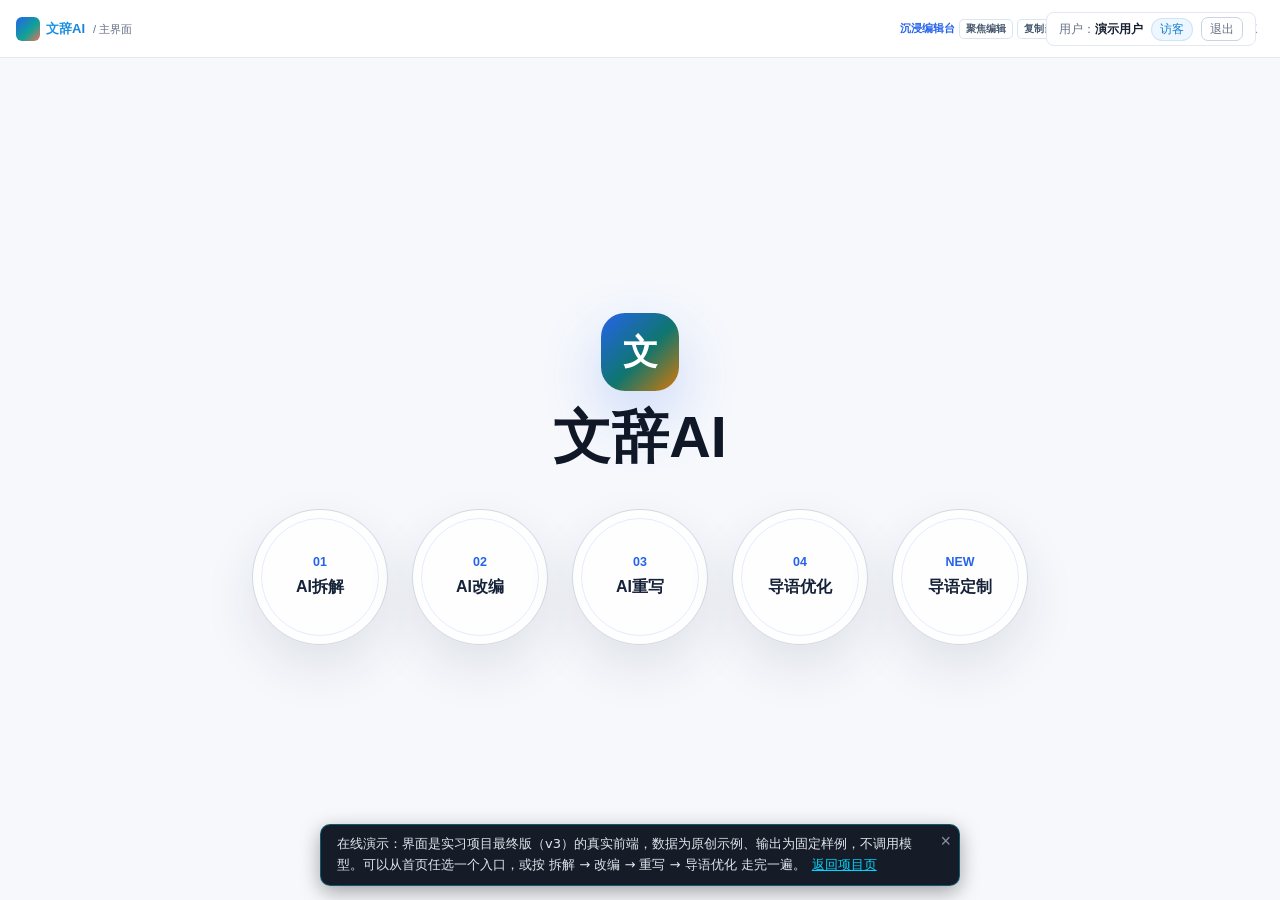
==== commit 0e8ad194: "同步文辞 AI 最终版界面；按面试重写文辞与天池项目页；新增检索链路演示 Co-Authored-By: Claude Opus 5.5 <noreply@anthropic.com> Claude-" ====
--- a/demos/wenci/index.html
+++ b/demos/wenci/index.html
@@ -6,20 +6,70 @@
     <title>文辞 AI · 在线演示</title>
     <script src="graph-lite.js"></script>
     
-    <link rel="stylesheet" href="css/style.css">
+    <link rel="stylesheet" href="css/style.css?v=20260617-split-guard">
 </head>
 <body>
     <canvas id="particles-canvas"></canvas>
 
-    <div class="main-container workflow-page">
+    <div class="main-container workflow-page is-home" id="workflow-page">
         <header class="header workflow-header">
             <div class="header-glow"></div>
-            <h1 class="title">
-                <span class="title-icon">✦</span>
-                文辞AI
-                <span class="title-icon">✦</span>
-            </h1>
-            <p class="subtitle">三步完成：AI拆解原文 · AI改编框架 · AI重写正文</p>
+            <div class="workflow-header__main-row">
+                <h1 class="title" aria-label="文辞AI">
+                    <span class="title-icon">✦</span>
+                    文辞AI
+                    <span class="title-icon">✦</span>
+                </h1>
+                <span class="workflow-breadcrumb" id="workflow-breadcrumb">/ 主界面</span>
+                <nav class="workflow-progress" id="workflow-progress">
+                    <div class="progress-step is-active" data-step="1" role="button" tabindex="0" onclick="enterModule('split')">
+                        <span class="progress-step__index">1</span>
+                        <span class="progress-step__label">AI拆解</span>
+                    </div>
+                    <div class="progress-line"></div>
+                    <div class="progress-step" data-step="2" role="button" tabindex="0" onclick="enterModule('adapt')">
+                        <span class="progress-step__index">2</span>
+                        <span class="progress-step__label">AI改编</span>
+                    </div>
+                    <div class="progress-line"></div>
+                    <div class="progress-step" data-step="3" role="button" tabindex="0" onclick="enterModule('write')">
+                        <span class="progress-step__index">3</span>
+                        <span class="progress-step__label">AI重写</span>
+                    </div>
+                    <div class="progress-line"></div>
+                    <div class="progress-step" data-step="4" role="button" tabindex="0" onclick="enterModule('intro')">
+                        <span class="progress-step__index">4</span>
+                        <span class="progress-step__label">导语优化</span>
+                    </div>
+                    <div class="progress-line"></div>
+                    <div class="progress-step" data-step="9" role="button" tabindex="0" onclick="enterModule('reverse_intro')">
+                        <span class="progress-step__index">新</span>
+                        <span class="progress-step__label">导语定制</span>
+                    </div>
+                </nav>
+                <nav class="workflow-subprogress" id="adaptation-substeps">
+                    <span class="progress-substep" data-stage="4">改编设定</span>
+                    <span class="progress-substep" data-stage="5">人物替换</span>
+                    <span class="progress-substep" data-stage="6">新大纲生成</span>
+                </nav>
+                <div class="header-toolbar" id="header-toolbar">
+                    <span class="header-toolbar__label">沉浸编辑台</span>
+                    <button class="editor-toolbtn" type="button" onclick="focusPrimaryEditor()">聚焦编辑</button>
+                    <button class="editor-toolbtn" type="button" onclick="copyActiveEditorText()">复制当前稿</button>
+                    <span class="header-toolbar__sep">&middot;</span>
+                    <button class="editor-toolbtn editor-toolbtn--tab is-active" type="button" data-editor-tab="references" onclick="toggleEditorPanelTab('references')">参考片段</button>
+                    <button class="editor-toolbtn editor-toolbtn--tab" type="button" data-editor-tab="profile" onclick="toggleEditorPanelTab('profile')">人物设定</button>
+                    <button class="editor-toolbtn editor-toolbtn--tab" type="button" data-editor-tab="suggestions" onclick="toggleEditorPanelTab('suggestions')">生成建议</button>
+                </div>
+            </div>
+            <div class="header-bottom-row">
+                <div class="header-selection-bar" id="header-selection-bar" style="display:none;">
+                    <span class="header-selection-bar__item"><span class="header-selection-bar__label">世界观</span><span class="header-selection-bar__value" id="outline-worldview-label">—</span></span>
+                    <span class="header-selection-bar__item"><span class="header-selection-bar__label">题材</span><span class="header-selection-bar__value" id="outline-genre-label">—</span></span>
+                    <span class="header-selection-bar__item"><span class="header-selection-bar__label">频道</span><span class="header-selection-bar__value" id="outline-audience-label">—</span></span>
+                    <span class="header-selection-bar__item"><span class="header-selection-bar__label">核心场景</span><span class="header-selection-bar__value" id="outline-scene-label">—</span></span>
+                </div>
+            </div>
             <div class="user-info-bar" id="user-info-bar" style="display:none;">
                 <span class="user-info-bar__avatar">👤</span>
                 <span class="user-info-bar__name" id="user-display-name">用户</span>
@@ -28,42 +78,65 @@
             </div>
         </header>
 
-        <section class="workflow-progress" id="workflow-progress">
-            <div class="progress-step is-active" data-step="1" role="button" tabindex="0" onclick="enterModule('split')">
-                <span class="progress-step__index">1</span>
-                <span class="progress-step__label">AI拆解</span>
-            </div>
-            <div class="progress-line"></div>
-            <div class="progress-step" data-step="2" role="button" tabindex="0" onclick="enterModule('adapt')">
-                <span class="progress-step__index">2</span>
-                <span class="progress-step__label">AI改编</span>
-            </div>
-            <div class="progress-line"></div>
-            <div class="progress-step" data-step="3" role="button" tabindex="0" onclick="enterModule('write')">
-                <span class="progress-step__index">3</span>
-                <span class="progress-step__label">AI重写</span>
+        <section class="home-screen" id="home-screen">
+            <div class="home-brand">
+                <div class="home-logo" aria-hidden="true">文</div>
+                <div>
+                    <h2 class="home-title">文辞AI</h2>
+                </div>
+            </div>
+            <div class="home-step-grid" aria-label="工作模式入口">
+                <button class="home-step-button" type="button" data-entry-step="split" onclick="createTaskFromHome('split')">
+                    <span class="home-step-button__num">01</span>
+                    <span class="home-step-button__label">AI拆解</span>
+                </button>
+                <button class="home-step-button" type="button" data-entry-step="adapt" onclick="createTaskFromHome('adapt')">
+                    <span class="home-step-button__num">02</span>
+                    <span class="home-step-button__label">AI改编</span>
+                </button>
+                <button class="home-step-button" type="button" data-entry-step="write" onclick="createTaskFromHome('write')">
+                    <span class="home-step-button__num">03</span>
+                    <span class="home-step-button__label">AI重写</span>
+                </button>
+                <button class="home-step-button" type="button" data-entry-step="intro" onclick="createTaskFromHome('intro')">
+                    <span class="home-step-button__num">04</span>
+                    <span class="home-step-button__label">导语优化</span>
+                </button>
+                <button class="home-step-button" type="button" data-entry-step="reverse_intro" onclick="createTaskFromHome('reverse_intro')">
+                    <span class="home-step-button__num">NEW</span>
+                    <span class="home-step-button__label">导语定制</span>
+                </button>
             </div>
         </section>
 
-        <section class="workflow-subprogress" id="adaptation-substeps">
-            <div class="progress-step__substeps">
-                <span class="progress-substep" data-stage="4">改编设定</span>
-                <span class="progress-substep" data-stage="5">人物替换</span>
-                <span class="progress-substep" data-stage="6">新大纲生成</span>
-            </div>
-        </section>
+        <button
+            class="task-sidebar-restore"
+            id="task-sidebar-restore"
+            type="button"
+            onclick="toggleTaskSidebarCollapse()"
+            aria-label="展开任务文件栏"
+            title="展开任务文件栏"
+            hidden
+        >
+            <span>›</span>
+        </button>
 
         <div class="workflow-shell">
             <aside class="task-sidebar" id="task-sidebar">
                 <div class="task-sidebar__header">
                     <div>
-                        <div class="task-sidebar__eyebrow">Task Console</div>
-                        <div class="task-sidebar__title">我的任务</div>
-                    </div>
-                    <button class="btn btn-secondary btn-secondary--small" type="button" onclick="startNewTaskDraft()">
-                        <span class="btn-icon">＋</span>
-                        <span class="btn-text">新建任务</span>
-                    </button>
+                        <div class="task-sidebar__eyebrow">任务台</div>
+                        <div class="task-sidebar__title">任务文件</div>
+                    </div>
+                    <div class="task-sidebar__header-actions">
+                        <button class="task-sidebar__collapse-btn" type="button" onclick="toggleTaskSidebarCollapse()" aria-label="收起任务文件栏" title="收起任务文件栏">
+                            <span>‹</span>
+                        </button>
+                        <button class="btn btn-secondary btn-secondary--small" type="button" onclick="startNewTaskDraft()">
+                            <span class="btn-icon">＋</span>
+                            <span class="btn-text">新建</span>
+                        </button>
+                    </div>
                 </div>
                 <div class="task-sidebar__user" id="task-sidebar-user">正在识别当前用户...</div>
                 <div class="task-sidebar__meta" id="task-sidebar-meta">载入后可查看该用户的历史任务记录。</div>
@@ -76,19 +149,21 @@
                 role="separator"
                 aria-orientation="vertical"
                 aria-label="调整任务导航宽度"
-            >
+            ></div>
+
+            <div class="workflow-main" id="stages-container">
+            <div class="editor-quickbar" aria-label="编辑快捷操作">
                 <button
                     type="button"
-                    class="task-sidebar-divider__handle"
+                    class="editor-quickbar__sidebar-toggle"
                     id="task-sidebar-toggle"
                     aria-label="收起或展开任务导航"
                     onclick="toggleTaskSidebarCollapse()"
                 >
-                    <span class="task-sidebar-divider__chevron" id="task-sidebar-toggle-icon">‹</span>
+                    <span id="task-sidebar-toggle-icon">‹</span>
                 </button>
-            </div>
-
-            <div class="workflow-main" id="stages-container">
+                <span id="editor-current-mode" hidden></span>
+            </div>
             <!-- ====== Stage 1: AI拆解 ====== -->
             <section class="workflow-stage" id="stage-1">
                 <div class="stage-header">
@@ -127,47 +202,49 @@
                             <div class="history-reference-workbench__intro">
                                 <div class="history-reference-workbench__eyebrow">Reference Console</div>
                                 <div class="history-reference-workbench__title-row">
-                                    <div class="field-label history-reference-workbench__title">历史爆款参考</div>
-                                    <span class="history-reference-badge history-reference-badge--highlight">近7天</span>
+                                    <div class="field-label history-reference-workbench__title" id="history-reference-workbench-title">历史爆款参考</div>
+                                    <span class="history-reference-badge history-reference-badge--highlight" id="history-reference-source-badge">近7天</span>
                                     <span class="history-reference-badge">已拆解</span>
                                     <span class="history-reference-badge">可直接带入</span>
                                 </div>
-                                <p class="summary-text history-reference-workbench__summary">从近一周上榜次数=1且已拆解完成的历史爆款中选取参考样本，完成查看、对比和一键带入。</p>
+                                <p class="summary-text history-reference-workbench__summary" id="history-reference-summary">从近一周上榜次数=1且已拆解完成的历史爆款中选取参考样本，完成查看、对比和一键带入。</p>
                             </div>
                             <div class="history-reference-workbench__status">
-                                <div class="history-reference-status-card">
-                                    <span class="history-reference-status-card__label">当前日期</span>
-                                    <strong class="history-reference-status-card__value" id="history-reference-current-date">未选择</strong>
+                                <div class="history-reference-filter history-reference-filter--source">
+                                    <button type="button" class="history-reference-status-card" onclick="toggleHistoryReferenceFilter('source')">
+                                        <span class="history-reference-status-card__label">参考来源</span>
+                                        <strong class="history-reference-status-card__value" id="history-reference-current-source">近7日爆款书籍</strong>
+                                    </button>
+                                    <div class="history-reference-filter__popover" id="history-reference-source-menu">
+                                        <div class="history-reference-catalog__label">参考来源</div>
+                                        <div id="history-reference-sources" class="history-reference-list history-reference-list--sources"></div>
+                                    </div>
                                 </div>
-                                <div class="history-reference-status-card">
-                                    <span class="history-reference-status-card__label">当前书目</span>
-                                    <strong class="history-reference-status-card__value" id="history-reference-current-book">未选择</strong>
+                                <div class="history-reference-filter">
+                                    <button type="button" class="history-reference-status-card" onclick="toggleHistoryReferenceFilter('date')">
+                                        <span class="history-reference-status-card__label">当前日期</span>
+                                        <strong class="history-reference-status-card__value" id="history-reference-current-date">未选择</strong>
+                                    </button>
+                                    <div class="history-reference-filter__popover" id="history-reference-date-menu">
+                                        <div class="history-reference-catalog__label" id="history-reference-date-label">近一周日期</div>
+                                        <div id="history-reference-dates" class="history-reference-list history-reference-list--dates"></div>
+                                    </div>
+                                </div>
+                                <div class="history-reference-filter history-reference-filter--book">
+                                    <button type="button" class="history-reference-status-card" onclick="toggleHistoryReferenceFilter('book')">
+                                        <span class="history-reference-status-card__label">当前书目</span>
+                                        <strong class="history-reference-status-card__value" id="history-reference-current-book">未选择</strong>
+                                    </button>
+                                    <div class="history-reference-filter__popover history-reference-filter__popover--book" id="history-reference-book-menu">
+                                        <div class="history-reference-catalog__label" id="history-reference-book-label">当天爆款书</div>
+                                        <div id="history-reference-books" class="history-reference-list history-reference-list--books"></div>
+                                    </div>
                                 </div>
                                 <button type="button" class="history-reference-close" onclick="closeHistoryReferencePanel()">收起</button>
                             </div>
                         </div>
 
-                        <div class="history-reference-workbench__body">
-                            <section class="history-reference-pane history-reference-pane--dates">
-                                <div class="history-reference-pane__header">
-                                    <div>
-                                        <div class="history-reference-pane__title">近一周日期</div>
-                                        <div class="history-reference-pane__desc">优先展示前一日，可切换查看近 7 天样本。</div>
-                                    </div>
-                                </div>
-                                <div id="history-reference-dates" class="history-reference-list history-reference-list--dates"></div>
-                            </section>
-
-                            <section class="history-reference-pane history-reference-pane--books">
-                                <div class="history-reference-pane__header">
-                                    <div>
-                                        <div class="history-reference-pane__title">当天爆款书</div>
-                                        <div class="history-reference-pane__desc">仅展示当日符合条件且已拆解完成的书目。</div>
-                                    </div>
-                                </div>
-                                <div id="history-reference-books" class="history-reference-list history-reference-list--books"></div>
-                            </section>
-
+                        <div class="history-reference-workbench__body history-reference-workbench__body--merged">
                             <section class="history-reference-pane history-reference-pane--preview">
                                 <div class="history-reference-pane__header">
                                     <div>
@@ -212,7 +289,7 @@
                         <div class="textarea-border"></div>
                     </div>
                     <div class="button-group button-group--left">
-                        <button class="btn btn-primary" onclick="splitNovelStep()">
+                        <button class="btn btn-primary" id="step1-split-btn" onclick="splitNovelStep()">
                             <span class="btn-icon">✂️</span>
                             <span class="btn-text">开始拆解原文，生成框架</span>
                             <span class="btn-glow"></span>
@@ -220,7 +297,7 @@
                         <input type="file" id="upload-raw-file" accept=".txt" style="display:none">
                         <button class="btn btn-secondary" onclick="document.getElementById('upload-raw-file').click()">
                             <span class="btn-icon">📄</span>
-                            <span class="btn-text">上传原文 .txt</span>
+                            <span class="btn-text">上传文件</span>
                         </button>
                         <button class="btn btn-skip" onclick="switchToStep(2)">
                             <span class="btn-icon">⏭️</span>
@@ -229,27 +306,6 @@
                     </div>
                 </div>
 
-                <div class="stage-card relationship-result-card" id="step1-relationship-card" style="display:none;">
-                    <div class="relationship-result-card__header">
-                        <div>
-                            <div class="relationship-result-card__title">人物关系图</div>
-                            <div class="relationship-result-card__desc">解析完成后，会在这里展示当前拆解稿的人物关系与阵营结构，方便回看和校对。</div>
-                        </div>
-                        <span class="history-reference-badge">自动生成</span>
-                    </div>
-                    <div class="graph-container">
-                        <div id="graph-chart" class="graph-chart"></div>
-                    </div>
-                    <div class="stats-bar">
-                        <div class="stat-item"><span class="stat-value" id="stat-characters">0</span><span class="stat-label">人物角色</span></div>
-                        <div class="stat-item"><span class="stat-value" id="stat-relations">0</span><span class="stat-label">关系连线</span></div>
-                        <div class="stat-item"><span class="stat-value" id="stat-groups">0</span><span class="stat-label">阵营分组</span></div>
-                    </div>
-                    <div class="relationship-summary-box">
-                        <div class="field-label">人物关系摘要</div>
-                        <p id="relationship-summary-text" class="summary-text"></p>
-                    </div>
-                </div>
             </section>
 
             <!-- ====== Stage 2: 拆解输入 ====== -->
@@ -278,7 +334,7 @@
                         <div class="textarea-border"></div>
                     </div>
                     <div class="button-group button-group--left">
-                        <button class="btn btn-primary" onclick="analyzeOutlineStep()">
+                        <button class="btn btn-primary" id="step2-analyze-btn" onclick="analyzeOutlineStep()">
                             <span class="btn-icon">🧩</span>
                             <span class="btn-text">进入改编工作流</span>
                             <span class="btn-glow"></span>
@@ -288,25 +344,7 @@
                             <span class="btn-icon">📄</span>
                             <span class="btn-text">上传拆解 .txt</span>
                         </button>
-                        <button class="btn btn-secondary" onclick="copyTextFromTextarea('input-outline-text')">
-                            <span class="btn-icon">📋</span>
-                            <span class="btn-text">复制拆解结果</span>
-                        </button>
-                    </div>
-                </div>
-            </section>
-
-            <!-- ====== Stage 3: 人物关系（跳过） ====== -->
-            <section class="workflow-stage" id="stage-3" style="display:none;">
-                <div class="stage-header">
-                    <div>
-                        <h2 class="stage-title">第二步 · AI改编</h2>
-                        <p class="stage-desc">人物关系图谱已并入第一页底部展示，这里保留为兼容中转页，不再作为必经步骤。</p>
-                    </div>
-                    <div class="stage-badge">当前步骤</div>
-                </div>
-                <div class="stage-card stage-card--muted">
-                    <div class="summary-text">当前版本解析成功后会直接进入改编设定，人物关系图会展示在第一页尾部，便于随时回看。</div>
+                    </div>
                 </div>
             </section>
 
@@ -314,8 +352,204 @@
             <section class="workflow-stage" id="stage-4" style="display:none;">
                 <div class="stage-header">
                     <div>
+                        <h2 class="stage-title">改编设定与人物替换</h2>
+                        <p class="stage-desc">确认改编方向，必要时替换人物小传，再生成新的故事大纲。</p>
+                    </div>
+                    <div class="stage-header-actions">
+                        <button type="button" class="btn btn-secondary stage-action-btn stage-action-btn--save" onclick="saveCurrentStep2Draft()">
+                            <span class="btn-text">保存当前进度</span>
+                        </button>
+                        <button type="button" class="btn btn-primary stage-action-btn stage-action-btn--mint" onclick="generateCandidateCharacters()">
+                            <span class="btn-text">生成候选</span>
+                        </button>
+                        <button type="button" class="btn btn-primary stage-action-btn" id="confirm-adaptation-btn" onclick="confirmMergedAdaptationAndGoOutline()" disabled>
+                            <span class="btn-text">生成新大纲</span>
+                        </button>
+                    </div>
+                </div>
+                <div class="stage-card">
+                    <div class="adaptation-settings-panel">
+                        <div class="adaptation-field adaptation-field--worldview">
+                            <div class="adaptation-field__top">
+                                <label class="adaptation-field__label" for="worldview-select">世界观</label>
+                                <button class="btn btn-skip btn-skip--inline" type="button" onclick="keepOriginalWorldview()">
+                                    <span class="btn-text">保持原样</span>
+                                </button>
+                            </div>
+                            <select id="worldview-select" class="workflow-input workflow-select" onchange="onWorldviewSelectChange(this)">
+                                <option value="" disabled selected>请选择世界观</option>
+                                <option value="现代">现代</option>
+                                <option value="年代">年代</option>
+                                <option value="古代">古代</option>
+                                <option value="未来">未来</option>
+                                <option value="玄幻">玄幻</option>
+                            </select>
+                            <div class="adaptation-field__hint">已从分析结果自动匹配</div>
+                            <div class="skip-info-box" id="skip-worldview-info">
+                                <div class="skip-info-label">将使用原始大纲中的世界观</div>
+                                <div class="skip-info-value" id="skip-worldview-value">—</div>
+                            </div>
+                        </div>
+
+                        <div class="adaptation-field adaptation-field--audience">
+                            <div class="adaptation-field__top">
+                                <label class="adaptation-field__label" for="audience-select">目标读者</label>
+                                <button class="btn btn-skip btn-skip--inline" type="button" title="与原有爆款小说拆解结果一致" onclick="keepOriginalAudience()">
+                                    <span class="btn-text">保持原样</span>
+                                </button>
+                            </div>
+                            <select id="audience-select" class="workflow-input workflow-select" onchange="onAudienceSelectChange(this)">
+                                <option value="" disabled selected>请选择目标读者</option>
+                                <option value="男频">男频</option>
+                                <option value="女频">女频</option>
+                            </select>
+                            <div class="adaptation-field__hint">已从分析结果自动匹配</div>
+                            <div class="skip-info-box" id="skip-audience-info">
+                                <div class="skip-info-label">将使用原始大纲中的目标读者</div>
+                                <div class="skip-info-value" id="skip-audience-value">—</div>
+                            </div>
+                        </div>
+
+                        <div class="adaptation-field adaptation-field--genre" id="genre-section">
+                            <div class="adaptation-field__top">
+                                <label class="adaptation-field__label" for="genre-select">题材类型</label>
+                                <button class="btn btn-skip btn-skip--inline" type="button" onclick="keepOriginalGenre()">
+                                    <span class="btn-text">保持原样</span>
+                                </button>
+                            </div>
+                            <div class="genre-section-placeholder" id="genre-placeholder">
+                                <span class="genre-section-placeholder__text">请先选择世界观</span>
+                            </div>
+                            <select id="genre-select" class="workflow-input workflow-select" onchange="onGenreSelectChange(this)" style="display:none;">
+                                <option value="" disabled selected>请选择题材类型</option>
+                            </select>
+                            <div class="adaptation-field__hint">已从分析结果自动匹配</div>
+                            <div class="skip-info-box" id="skip-genre-info">
+                                <div class="skip-info-label">将使用原始大纲中的题材</div>
+                                <div class="skip-info-value" id="skip-genre-value">—</div>
+                            </div>
+                        </div>
+
+                        <div class="adaptation-field adaptation-field--scene">
+                            <div class="adaptation-field__top">
+                                <label class="adaptation-field__label" for="core-scene-input">核心场景</label>
+                                <button class="btn btn-skip btn-skip--inline" type="button" onclick="keepOriginalScene()">
+                                    <span class="btn-text">保持原样</span>
+                                </button>
+                            </div>
+                            <div class="original-scene-display" id="original-scene-display">
+                                <span id="original-scene-text">—</span>
+                            </div>
+                            <input id="core-scene-input" class="workflow-input" type="text" placeholder="输入或选择新的核心场景" oninput="onCoreSceneInputChange(this)">
+                            <div class="adaptation-field__hint">可直接输入自定义场景，也可以从下方候选场景中点击选择</div>
+                            <div class="scene-match-row">
+                                <button class="btn btn-secondary scene-match-btn" type="button" onclick="applyManualCoreScene()">
+                                    <span class="btn-text">使用当前输入场景</span>
+                                </button>
+                                <button class="btn btn-secondary scene-match-btn" type="button" onclick="matchScenesFromLibrary()">
+                                    <span class="btn-text">从场景库匹配相似场景</span>
+                                </button>
+                                <div id="matched-scenes-area" style="display:none;">
+                                    <div class="scene-selection" id="new-scene-selection"></div>
+                                </div>
+                            </div>
+                            <div class="skip-info-box" id="skip-scene-info">
+                                <div class="skip-info-label">将使用原始核心场景</div>
+                                <div class="skip-info-value" id="skip-scene-value">—</div>
+                            </div>
+                        </div>
+                    </div>
+
+                    <div class="adaptation-section">
+                        <div class="adaptation-section__header">
+                            <span class="adaptation-section__title">改编补充要求（可选）</span>
+                        </div>
+                        <div class="adaptation-section__body">
+                            <input id="adaptation-user-note" class="workflow-input" type="text" placeholder="可写核心梗改写，也可写热点方向；拿不准可以不填">
+                            <div class="adaptation-note-presets">
+                                <button class="btn btn-secondary btn-secondary--small" type="button" onclick="applyAdaptationRequirementPreset('把原核心梗换成新的表达切口')">换核心梗</button>
+                                <button class="btn btn-secondary btn-secondary--small" type="button" onclick="applyAdaptationRequirementPreset('切入当下热点，加入直播舆论')">加热点</button>
+                                <button class="btn btn-secondary btn-secondary--small" type="button" onclick="applyAdaptationRequirementPreset('保留原结构，做新包装')">保留原结构做新包装</button>
+                            </div>
+                        </div>
+                    </div>
+
+                    <div class="character-panels">
+                        <div class="character-panel character-panel--original">
+                            <div class="character-panel__header">
+                                <div class="character-panel__title">原始人物小传</div>
+                                <div class="character-panel__meta" id="original-characters-meta">可编辑 · 0 字</div>
+                            </div>
+                            <div class="textarea-wrapper">
+                                <textarea id="original-characters-display" class="workflow-textarea workflow-textarea--md" data-counter-target="original-characters-meta" spellcheck="false" placeholder="解析后会自动填入原始人物小传，也可以手动粘贴/编辑。"></textarea>
+                            </div>
+                            <div class="skip-info-box" id="skip-character-info">
+                                <div class="skip-info-label">将使用原始人物小传</div>
+                                <div class="skip-info-value" id="skip-character-value">—</div>
+                            </div>
+                        </div>
+
+                        <div class="character-panel character-panel--generated" id="generated-characters-area">
+                            <div class="character-panel__header">
+                                <div class="character-panel__title">AI生成候选人物小传（可编辑）</div>
+                                <div class="character-panel__meta" id="new-character-bios-meta">可编辑 · 0 字</div>
+                            </div>
+                            <div class="textarea-wrapper">
+                                <textarea id="new-character-bios" class="workflow-textarea workflow-textarea--xl" data-counter-target="new-character-bios-meta" spellcheck="false" placeholder="点击右上角“生成候选”后，AI 候选人物小传会显示在这里。"></textarea>
+                            </div>
+                        </div>
+                    </div>
+
+                    <div class="name-replace-tools" id="name-replace-tool">
+                        <div class="name-replace-tool name-replace-tool--original">
+                            <div class="field-label">原始人物小传 · 姓名替换</div>
+                            <div class="name-replace-row">
+                                <input id="old-name-input-original" class="workflow-input" type="text" placeholder="原名">
+                                <span class="name-replace-arrow">→</span>
+                                <input id="new-name-input-original" class="workflow-input" type="text" placeholder="新名">
+                                <button class="btn btn-secondary" onclick="batchReplaceName('original')">
+                                    <span class="btn-text">替换</span>
+                                </button>
+                            </div>
+                            <div class="name-replace-result" id="name-replace-result-original"></div>
+                        </div>
+                        <div class="name-replace-tool name-replace-tool--generated">
+                            <div class="field-label">AI候选人物小传 · 姓名替换</div>
+                            <div class="name-replace-row">
+                                <input id="old-name-input-generated" class="workflow-input" type="text" placeholder="原名">
+                                <span class="name-replace-arrow">→</span>
+                                <input id="new-name-input-generated" class="workflow-input" type="text" placeholder="新名">
+                                <button class="btn btn-secondary" onclick="batchReplaceName('generated')">
+                                    <span class="btn-text">替换</span>
+                                </button>
+                                <button class="btn btn-secondary name-replace-ai-btn" type="button" onclick="smartReplaceCharacterNames('generated')">
+                                    <span class="btn-text">AI一键智能替换原有人物名称</span>
+                                </button>
+                            </div>
+                            <div class="name-replace-result" id="name-replace-result-generated"></div>
+                        </div>
+                    </div>
+
+                    <button class="btn btn-primary" id="confirm-character-btn" onclick="confirmCharacters()" disabled style="display:none;">
+                        <span class="btn-text">确认人物，进入新大纲生成</span>
+                    </button>
+
+                </div>
+            </section>
+
+            <!-- ====== Stage 5: 人物信息替换 ====== -->
+            <section class="workflow-stage" id="stage-5" style="display:none;">
+                <div class="stage-card stage-card--muted">
+                    <div class="summary-text">人物替换已合并到改编设定页。</div>
+                </div>
+            </section>
+
+            <!-- ====== Stage 6: 新大纲生成 ====== -->
+            <section class="workflow-stage" id="stage-6" style="display:none;">
+                <div class="stage-header">
+                    <div>
                         <h2 class="stage-title">第二步 · AI改编</h2>
-                        <p class="stage-desc">请配置改编设定：选择世界观、题材、目标读者和核心场景。每项都可以保持原样。</p>
+                        <p class="stage-desc">基于前面的选择生成新大纲。如果全部保持原样，则直接输出原始大纲。</p>
                     </div>
                     <div class="stage-header-actions">
                         <button
@@ -330,226 +564,8 @@
                     </div>
                 </div>
                 <div class="stage-card">
-                    <!-- 区块A: 世界观选择 -->
-                    <div class="adaptation-section">
-                        <div class="adaptation-section__header">
-                            <span class="adaptation-section__title">世界观</span>
-                            <button class="btn btn-skip btn-skip--inline" onclick="keepOriginalWorldview()">
-                                <span class="btn-icon">⏭️</span>
-                                <span class="btn-text">保持原样</span>
-                            </button>
-                        </div>
-                        <div class="adaptation-section__body">
-                            <select id="worldview-select" class="workflow-input workflow-select" onchange="onWorldviewSelectChange(this)">
-                                <option value="" disabled selected>请选择世界观</option>
-                                <option value="现代">🏙️ 现代</option>
-                                <option value="年代">📻 年代</option>
-                                <option value="古代">🏯 古代</option>
-                                <option value="未来">🚀 未来</option>
-                                <option value="玄幻">⚔️ 玄幻</option>
-                            </select>
-                            <div class="skip-info-box" id="skip-worldview-info">
-                                <div class="skip-info-label">将使用原始大纲中的世界观</div>
-                                <div class="skip-info-value" id="skip-worldview-value">—</div>
-                            </div>
-                        </div>
-                    </div>
-
-                    <!-- 区块B: 题材选择 -->
-                    <div class="adaptation-section" id="genre-section">
-                        <div class="adaptation-section__header">
-                            <span class="adaptation-section__title">题材类型（单选）</span>
-                            <span class="adaptation-section__meta" id="selected-genre-count">已选 0 / 1</span>
-                            <button class="btn btn-skip btn-skip--inline" onclick="keepOriginalGenre()">
-                                <span class="btn-icon">⏭️</span>
-                                <span class="btn-text">保持原样</span>
-                            </button>
-                        </div>
-                        <div class="adaptation-section__body" id="genre-section-body">
-                            <div class="genre-section-placeholder" id="genre-placeholder">
-                                <span class="genre-section-placeholder__text">请先选择世界观，题材将根据世界观动态加载</span>
-                            </div>
-                            <div class="genre-selection" id="genre-selection"></div>
-                            <div class="selected-tags-box" id="selected-genres-preview" style="display:none;">
-                                <div class="field-label">已选题材</div>
-                                <div class="selected-tags" id="selected-genres-tags"></div>
-                            </div>
-                            <div class="skip-info-box" id="skip-genre-info">
-                                <div class="skip-info-label">将使用原始大纲中的题材</div>
-                                <div class="skip-info-value" id="skip-genre-value">—</div>
-                            </div>
-                        </div>
-                    </div>
-
-                    <!-- 区块C: 男女频选择 -->
-                    <div class="adaptation-section">
-                        <div class="adaptation-section__header">
-                            <span class="adaptation-section__title">目标读者</span>
-                        </div>
-                        <div class="adaptation-section__body">
-                            <select id="audience-select" class="workflow-input workflow-select" onchange="onAudienceSelectChange(this)">
-                                <option value="" disabled selected>请选择目标读者</option>
-                                <option value="男频">🔥 男频</option>
-                                <option value="女频">🌸 女频</option>
-                            </select>
-                        </div>
-                    </div>
-
-                    <!-- 区块D: 核心场景选择 -->
-                    <div class="adaptation-section">
-                        <div class="adaptation-section__header">
-                            <span class="adaptation-section__title">核心场景</span>
-                            <button class="btn btn-skip btn-skip--inline" onclick="keepOriginalScene()">
-                                <span class="btn-icon">⏭️</span>
-                                <span class="btn-text">保持原样</span>
-                            </button>
-                        </div>
-                        <div class="adaptation-section__body">
-                            <div class="field-label" style="margin-top:0;">原始核心场景（LLM分析结果）</div>
-                            <div class="original-scene-display" id="original-scene-display">
-                                <span id="original-scene-text">—</span>
-                            </div>
-                            <div class="button-group button-group--left" style="margin-top:12px;">
-                                <button class="btn btn-secondary" onclick="matchScenesFromLibrary()">
-                                    <span class="btn-icon">🔍</span>
-                                    <span class="btn-text">从场景库匹配相似场景</span>
-                                </button>
-                            </div>
-                            <div class="skip-info-box" id="skip-scene-info">
-                                <div class="skip-info-label">将使用原始核心场景</div>
-                                <div class="skip-info-value" id="skip-scene-value">—</div>
-                            </div>
-                            <div id="matched-scenes-area" style="display:none;">
-                                <div class="field-label" style="margin-top:14px;">场景库匹配结果</div>
-                                <div class="scene-selection" id="new-scene-selection"></div>
-                            </div>
-                        </div>
-                    </div>
-
-                    <!-- 补充要求 -->
-                    <div class="adaptation-section">
-                        <div class="adaptation-section__header">
-                            <span class="adaptation-section__title">补充要求（可选）</span>
-                        </div>
-                        <div class="adaptation-section__body">
-                            <input id="genre-user-note" class="workflow-input" type="text" placeholder="例如：偏现实向、冲突更狠">
-                        </div>
-                    </div>
-
-                    <!-- 统一确认按钮 -->
-                    <div class="button-group button-group--left" style="margin-top:24px;">
-                        <button class="btn btn-primary" id="confirm-adaptation-btn" onclick="confirmAdaptationSettings()" disabled>
-                            <span class="btn-icon">➡️</span>
-                            <span class="btn-text">确认改编设定，进入人物替换</span>
-                            <span class="btn-glow"></span>
-                        </button>
-                    </div>
-                </div>
-            </section>
-
-            <!-- ====== Stage 5: 人物信息替换 ====== -->
-            <section class="workflow-stage" id="stage-5" style="display:none;">
-                <div class="stage-header">
-                    <div>
-                        <h2 class="stage-title">第二步 · AI改编</h2>
-                        <p class="stage-desc">你可以保持原始人物信息，也可以让AI生成新的候选人物小传。</p>
-                    </div>
-                    <div class="stage-header-actions">
-                        <button
-                            type="button"
-                            class="stage-header-toggle stage-header-toggle--save"
-                            onclick="saveCurrentStep2Draft()"
-                        >
-                            <span class="stage-header-toggle__text">保存当前进度</span>
-                            <span class="stage-header-toggle__icon">💾</span>
-                        </button>
-                        <div class="stage-badge">当前步骤</div>
-                    </div>
-                </div>
-                <div class="stage-card">
-                    <div class="field-label">原始人物小传</div>
-                    <textarea id="original-characters-display" class="workflow-textarea workflow-textarea--md" readonly></textarea>
-                    <div class="button-group button-group--left" style="margin-top:16px;">
-                        <button class="btn btn-skip" onclick="keepOriginalCharacters()">
-                            <span class="btn-icon">⏭️</span>
-                            <span class="btn-text">保持原样，使用原始人物</span>
-                        </button>
-                        <button class="btn btn-primary" onclick="generateCandidateCharacters()">
-                            <span class="btn-icon">🧬</span>
-                            <span class="btn-text">AI生成候选人物小传</span>
-                            <span class="btn-glow"></span>
-                        </button>
-                    </div>
-                    <div class="skip-info-box" id="skip-character-info">
-                        <div class="skip-info-label">将使用原始人物小传</div>
-                        <div class="skip-info-value" id="skip-character-value">—</div>
-                    </div>
-                    <div class="name-replace-tool" id="name-replace-tool">
-                        <div class="field-label">角色姓名批量替换</div>
-                        <div class="name-replace-row">
-                            <input id="old-name-input" class="workflow-input" type="text" placeholder="原始姓名">
-                            <span class="name-replace-arrow">→</span>
-                            <input id="new-name-input" class="workflow-input" type="text" placeholder="新姓名">
-                            <button class="btn btn-secondary" onclick="batchReplaceName()">
-                                <span class="btn-icon">🔄</span>
-                                <span class="btn-text">全部替换</span>
-                            </button>
-                        </div>
-                        <div class="name-replace-result" id="name-replace-result"></div>
-                    </div>
-                    <div id="generated-characters-area" style="display:none;">
-                        <div class="field-label" style="margin-top:18px;">AI生成的候选人物小传（可编辑）</div>
-                        <textarea id="new-character-bios" class="workflow-textarea workflow-textarea--xl" spellcheck="false"></textarea>
-                    </div>
-                    <div class="button-group button-group--left" style="margin-top:20px;">
-                        <button class="btn btn-primary" id="confirm-character-btn" onclick="confirmCharacters()" disabled>
-                            <span class="btn-icon">➡️</span>
-                            <span class="btn-text">确认人物，进入新大纲生成</span>
-                            <span class="btn-glow"></span>
-                        </button>
-                    </div>
-                </div>
-            </section>
-
-            <!-- ====== Stage 6: 新大纲生成 ====== -->
-            <section class="workflow-stage" id="stage-6" style="display:none;">
-                <div class="stage-header">
-                    <div>
-                        <h2 class="stage-title">第二步 · AI改编</h2>
-                        <p class="stage-desc">基于前面的选择生成新大纲。如果全部保持原样，则直接输出原始大纲。</p>
-                    </div>
-                    <div class="stage-header-actions">
-                        <button
-                            type="button"
-                            class="stage-header-toggle stage-header-toggle--save"
-                            onclick="saveCurrentStep2Draft()"
-                        >
-                            <span class="stage-header-toggle__text">保存当前进度</span>
-                            <span class="stage-header-toggle__icon">💾</span>
-                        </button>
-                        <div class="stage-badge">当前步骤</div>
-                    </div>
-                </div>
-                <div class="stage-card">
-                    <div class="selection-toolbar">
-                        <div class="selection-toolbar__item">
-                            <span class="selection-toolbar__label">世界观</span>
-                            <span class="selection-toolbar__value" id="outline-worldview-label">—</span>
-                        </div>
-                        <div class="selection-toolbar__item">
-                            <span class="selection-toolbar__label">题材</span>
-                            <span class="selection-toolbar__value" id="outline-genre-label">—</span>
-                        </div>
-                        <div class="selection-toolbar__item">
-                            <span class="selection-toolbar__label">频道</span>
-                            <span class="selection-toolbar__value" id="outline-audience-label">—</span>
-                        </div>
-                        <div class="selection-toolbar__item">
-                            <span class="selection-toolbar__label">核心场景</span>
-                            <span class="selection-toolbar__value" id="outline-scene-label">—</span>
-                        </div>
-                    </div>
-                    <div class="button-group button-group--left" style="margin-top:20px;">
+                    <p class="stage-card__hint" style="margin:0 0 16px;color:var(--figma-muted);font-size:0.85rem;">改编设定已确认，请查看顶部导航栏确认选择，然后生成新大纲。</p>
+                    <div class="button-group button-group--left">
                         <button class="btn btn-primary" onclick="generateNewOutline()">
                             <span class="btn-icon">📝</span>
                             <span class="btn-text">生成新大纲</span>
@@ -557,11 +573,13 @@
                         </button>
                     </div>
                 </div>
-                <div class="stage-card stage-result" id="new-outline-result-card" style="display:none;">
+                <div class="stage-card stage-result" id="new-outline-result-card">
                     <div class="structured-grid structured-grid--result">
                         <div class="structured-field structured-field--full">
                             <label class="field-label" for="new-outline-text">新大纲（可编辑）</label>
-                            <textarea id="new-outline-text" class="workflow-textarea workflow-textarea--xl" spellcheck="false"></textarea>
+                            <div class="textarea-wrapper">
+                                <textarea id="new-outline-text" class="workflow-textarea workflow-textarea--xl" spellcheck="false"></textarea>
+                            </div>
                         </div>
                     </div>
                     <div class="button-group button-group--left">
@@ -597,7 +615,15 @@
                         <div class="stage-badge">当前步骤</div>
                     </div>
                 </div>
-                <div class="stage-card">
+
+                <!-- 输入配置区（可折叠） -->
+                <div class="stage-card stage-card--collapsible" id="step3-config-card">
+                    <div class="collapsible-header" onclick="toggleStep3Config()">
+                        <span class="collapsible-header__icon" id="step3-config-arrow">▼</span>
+                        <span class="collapsible-header__title">输入配置</span>
+                        <span class="collapsible-header__hint" id="step3-config-hint">最终框架、标题与生成接口</span>
+                    </div>
+                    <div class="collapsible-body" id="step3-config-body">
                     <label class="field-label" for="rewrite-framework-text">最终框架输入</label>
                     <div class="textarea-wrapper">
                         <textarea id="rewrite-framework-text" class="workflow-textarea workflow-textarea--xl" placeholder="你可以直接粘贴已有最终框架，单独使用 AI重写模块；如果是从第二步进入，这里会自动带入当前框架。" spellcheck="false"></textarea>
@@ -622,14 +648,9 @@
                         <div class="structured-field">
                             <label class="field-label" for="novel-model-select">生成接口</label>
                             <select id="novel-model-select" class="workflow-input">
-                                <option value="volcengine">火山引擎</option>
+                                <option value="volc">火山方舟 DeepSeek</option>
+                                <option value="doubao">豆包 Seed Character</option>
                             </select>
-                        </div>
-                        <div class="structured-field structured-field--full">
-                            <label class="field-label" for="novel-enable-polish">
-                                <input id="novel-enable-polish" type="checkbox" checked style="margin-right:8px;">
-                                生成后自动润色
-                            </label>
                         </div>
                     </div>
                     <div class="button-group button-group--left">
@@ -639,121 +660,72 @@
                             <span class="btn-glow"></span>
                         </button>
                     </div>
+                    </div><!-- .collapsible-body -->
                 </div>
 
                 <div class="stage-card stage-result" id="novel-generation-card" style="display:none;">
-                    <div class="selection-toolbar">
-                        <div class="selection-toolbar__item">
-                            <span class="selection-toolbar__label">生成状态</span>
-                            <span class="selection-toolbar__value" id="novel-job-status">等待开始</span>
-                        </div>
-                        <div class="selection-toolbar__item">
-                            <span class="selection-toolbar__label">完成章节</span>
-                            <span class="selection-toolbar__value" id="novel-job-progress">0 / 10</span>
-                        </div>
-                        <div class="selection-toolbar__item">
-                            <span class="selection-toolbar__label">当前章节</span>
-                            <span class="selection-toolbar__value" id="novel-job-current-chapter">—</span>
-                        </div>
-                    </div>
-                    <div class="chapter-draft-grid" id="chapter-draft-list"></div>
+                    <!-- 顶部写作工具栏 -->
+                    <div class="write-toolbar" id="write-toolbar">
+                        <div class="write-toolbar__row">
+                            <button class="write-toolbar__sidebar-toggle" id="chapter-sidebar-toggle-btn" onclick="toggleChapterSidebar()" title="折叠/展开章节列表">
+                                <span>☰</span>
+                            </button>
+                            <div class="write-toolbar__chapter-info">
+                                <input id="chapter-editor-title" class="write-toolbar__chapter-title" type="text" readonly value="未选择">
+                                <span class="write-toolbar__sep">·</span>
+                                <input id="chapter-editor-word-count" class="write-toolbar__stat" type="text" readonly value="0 字">
+                                <span class="write-toolbar__sep">·</span>
+                                <input id="chapter-editor-save-status" class="write-toolbar__stat" type="text" readonly value="未保存">
+                            </div>
+                            <div class="write-toolbar__spacer"></div>
+                            <button class="chapter-toolbtn" id="chapter-follow-toggle-btn" onclick="toggleChapterAutoFollow()" title="自动跟随生成">
+                                <span class="btn-icon">◎</span>
+                                <span class="btn-text">跟随</span>
+                            </button>
+                            <button class="chapter-toolbtn" onclick="copyCurrentChapterDraft()" title="复制当前章">
+                                <span class="btn-icon">⧉</span>
+                                <span class="btn-text">复制</span>
+                            </button>
+                            <button class="chapter-toolbtn chapter-toolbtn--primary" onclick="saveCurrentChapterDraft(true)" title="保存当前章">
+                                <span class="btn-icon">▣</span>
+                                <span class="btn-text">保存</span>
+                            </button>
+                            <button class="chapter-toolbtn chapter-toolbtn--warn" onclick="regenerateCurrentChapter()" title="重生成当前章">
+                                <span class="btn-icon">↻</span>
+                                <span class="btn-text">重生成</span>
+                            </button>
+                            <button class="chapter-toolbtn chapter-toolbtn--warn" id="stop-generation-btn" onclick="stopGeneration()" style="display:none;" title="中断生成">
+                                <span class="btn-icon">⏹</span>
+                                <span class="btn-text">中断</span>
+                            </button>
+                        </div>
+                        <div class="write-toolbar__plot-row">
+                            <span id="write-toolbar-plot" class="write-toolbar__plot"></span>
+                        </div>
+                        <span class="chapter-editor-card__meta" id="chapter-editor-meta" style="display:none;"></span>
+                        <span id="novel-job-current-chapter" style="display:none;">—</span>
+                        <span id="novel-job-status" style="display:none;">等待开始</span>
+                        <span id="novel-job-progress" style="display:none;">0/10</span>
+                    </div>
+
                     <div class="chapter-workspace">
-                        <div class="chapter-editor-card chapter-editor-card--main">
-                            <div class="chapter-editor-card__header">
-                                <div>
-                                    <div class="field-label" style="margin-bottom:6px;">章节编辑窗口</div>
-                                    <div class="chapter-editor-card__meta" id="chapter-editor-meta">生成后可在这里实时查看并修改每章正文</div>
-                                </div>
-                                <div class="chapter-toolstrip" aria-label="章节操作">
-                                    <button class="chapter-toolbtn" id="chapter-follow-toggle-btn" onclick="toggleChapterAutoFollow()" title="自动跟随生成">
-                                        <span class="btn-icon">◎</span>
-                                        <span class="btn-text">跟随</span>
-                                    </button>
-                                    <button class="chapter-toolbtn" onclick="copyCurrentChapterDraft()" title="复制当前章">
-                                        <span class="btn-icon">⧉</span>
-                                        <span class="btn-text">复制</span>
-                                    </button>
-                                    <button class="chapter-toolbtn chapter-toolbtn--primary" onclick="saveCurrentChapterDraft(true)" title="保存当前章">
-                                        <span class="btn-icon">▣</span>
-                                        <span class="btn-text">保存</span>
-                                    </button>
-                                    <button class="chapter-toolbtn chapter-toolbtn--warn" onclick="regenerateCurrentChapter()" title="重生成当前章">
-                                        <span class="btn-icon">↻</span>
-                                        <span class="btn-text">重生成</span>
-                                    </button>
-                                </div>
-                            </div>
-                            <div class="structured-grid structured-grid--result">
-                                <div class="structured-field">
-                                    <label class="field-label" for="chapter-editor-title">当前章节</label>
-                                    <input id="chapter-editor-title" class="workflow-input" type="text" readonly value="未选择">
-                                </div>
-                                <div class="structured-field">
-                                    <label class="field-label" for="chapter-editor-word-count">当前章字数</label>
-                                    <input id="chapter-editor-word-count" class="workflow-input" type="text" readonly value="0 字">
-                                </div>
-                                <div class="structured-field">
-                                    <label class="field-label" for="chapter-editor-save-status">保存状态</label>
-                                    <input id="chapter-editor-save-status" class="workflow-input" type="text" readonly value="未保存">
-                                </div>
-                                <div class="structured-field structured-field--full">
-                                    <label class="field-label" for="chapter-editor-text">章节正文（可随时修改）</label>
-                                    <textarea id="chapter-editor-text" class="workflow-textarea workflow-textarea--xl" spellcheck="false" placeholder="生成开始后，这里会显示当前章节正文；你可以直接修改。"></textarea>
-                                </div>
-                            </div>
-                        </div>
-
-                        <!-- AI 改写浮动按钮 -->
-                        <button id="ai-rewrite-float-btn" class="ai-rewrite-float-btn" type="button" title="AI 改写选中段落">
-                            <span>✨</span>
-                            <span>AI 改写</span>
-                        </button>
-
-                        <!-- AI 改写弹窗 -->
-                        <div id="ai-rewrite-modal-overlay" class="rewrite-modal-overlay">
-                            <div class="rewrite-modal">
-                                <div class="rewrite-modal__header">
-                                    <div class="rewrite-modal__title">AI 改写</div>
-                                    <button class="rewrite-modal__close" type="button" onclick="closeRewriteModal()">✕</button>
-                                </div>
-                                <div>
-                                    <div class="rewrite-modal__label">原文段落</div>
-                                    <textarea id="ai-rewrite-preview" class="rewrite-modal__preview" readonly></textarea>
-                                </div>
-                                <div>
-                                    <div class="rewrite-modal__label">修改意见</div>
-                                    <textarea id="ai-rewrite-instruction" class="rewrite-modal__input" placeholder="例如：让这段更紧张刺激，增加人物内心独白"></textarea>
-                                </div>
-                                <div class="rewrite-modal__actions">
-                                    <button class="rewrite-modal__btn rewrite-modal__btn--secondary" type="button" onclick="closeRewriteModal()">取消</button>
-                                    <button class="rewrite-modal__btn rewrite-modal__btn--primary" type="button" id="ai-rewrite-submit-btn" onclick="submitRewriteSelection()">发送</button>
-                                </div>
-                            </div>
-                        </div>
-
-                        <aside class="chapter-context-panel">
-                            <div class="chapter-context-tabs" role="tablist" aria-label="写作资料">
-                                <button class="chapter-context-tab is-active" type="button" data-context-tab="reference" onclick="setGenerationInfoTab('reference')">参考</button>
-                                <button class="chapter-context-tab" type="button" data-context-tab="blueprint" onclick="setGenerationInfoTab('blueprint')">蓝图</button>
-                            </div>
-                            <div class="chapter-context-pane is-active" data-context-pane="reference">
-                                <div class="chapter-context-title">当前章参考爆款片段</div>
-                                <div class="chapter-editor-card__meta" id="chapter-reference-meta">生成当前章时检索到的参考片段会显示在这里。</div>
-                                <div class="context-section-heading">场景卡</div>
-                                <div id="chapter-scene-card-view" class="scene-card-view">
-                                    <div class="context-empty">场景卡生成后会显示在这里。</div>
-                                </div>
-                                <div class="context-section-heading">参考片段</div>
-                                <div id="chapter-reference-view" class="reference-card-list">
-                                    <div class="context-empty">当前章参考到的爆款小说片段会显示在这里。</div>
-                                </div>
-                            </div>
-                            <div class="chapter-context-pane" data-context-pane="blueprint">
-                                <div class="chapter-context-title">生成蓝图</div>
-                                <div class="chapter-editor-card__meta">故事蓝图会跟随生成任务自动更新。</div>
-                                <div id="novel-blueprint-view" class="blueprint-summary-view"></div>
-                            </div>
-                        </aside>
+                        <!-- 左侧：章节列表（可折叠） -->
+                        <div class="chapter-sidebar" id="chapter-sidebar">
+                            <div class="chapter-sidebar__label">章节列表</div>
+                            <div class="chapter-draft-list-vertical" id="chapter-draft-list"></div>
+                            <button class="chapter-sidebar__config-toggle" id="step3-config-quick-toggle" onclick="toggleStep3Config()" title="展开/收起输入配置">
+                                <span class="btn-icon">⚙</span>
+                                <span class="btn-text">输入配置</span>
+                            </button>
+                        </div>
+
+                        <!-- 中间：编辑器 -->
+                        <div class="chapter-editor-area">
+                            <div class="chapter-editor-card chapter-editor-card--main chapter-editor-card--bare">
+                                <textarea id="chapter-editor-text" class="workflow-textarea workflow-textarea--xl chapter-editor-textarea--full" spellcheck="false" placeholder="生成开始后，这里会显示当前章节正文；你可以直接修改。"></textarea>
+                            </div>
+                        </div>
+
                     </div>
                 </div>
 
@@ -790,7 +762,273 @@
                     </div>
                 </div>
             </section>
-            </div>
+
+            <!-- ============================================ -->
+            <!-- Stage 8: 导语优化 -->
+            <!-- ============================================ -->
+            <section class="workflow-stage" id="stage-8" style="display:none;">
+                <div class="stage-header">
+                    <div>
+                        <h2 class="stage-title">第四步 · 导语优化</h2>
+                        <p class="stage-desc">把正文开头压缩成可发布导语，候选第一句、整体编排、逐句润色都在右侧面板中承接。</p>
+                    </div>
+                    <div class="stage-header-actions">
+                        <button type="button" class="stage-header-toggle stage-header-toggle--save" onclick="saveCurrentStep4Draft()">
+                            <span class="stage-header-toggle__text">保存导语</span>
+                            <span class="stage-header-toggle__icon">💾</span>
+                        </button>
+                    </div>
+                </div>
+
+                <div class="intro-workbench">
+                    <section class="intro-editor-main stage-card">
+                        <label class="field-label" for="intro-edit-original">原始导语</label>
+                        <div class="textarea-wrapper intro-original-wrapper">
+                            <textarea id="intro-edit-original" class="workflow-textarea workflow-textarea--md" rows="6" placeholder="从正文生成阶段自动带入，也可手动粘贴..." spellcheck="false"></textarea>
+                        </div>
+                        <div class="intro-toolbar" aria-label="导语优化步骤操作">
+                            <button class="intro-tool-btn is-active" id="intro-edit-step1-btn" onclick="introEditStep1Generate()">
+                                <span>01</span>生成第一句
+                            </button>
+                            <button class="intro-tool-btn" id="intro-edit-confirm-step1-btn" onclick="introEditConfirmStep1()" style="display:none;">
+                                <span>02</span>整体编排
+                            </button>
+                            <button class="intro-tool-btn" id="intro-edit-confirm-step2-btn" onclick="introEditConfirmStep2()" style="display:none;">
+                                <span>03</span>逐句润色
+                            </button>
+                        </div>
+                        <label class="field-label" for="intro-edit-step3-text" style="margin-top:16px;">最终导语（可编辑）</label>
+                        <div class="textarea-wrapper intro-final-wrapper">
+                            <textarea id="intro-edit-step3-text" class="workflow-textarea workflow-textarea--lg" rows="8" placeholder="点击上方步骤后，生成内容会在这里逐步成稿，也可以直接微调保存。" spellcheck="false"></textarea>
+                        </div>
+                        <div class="button-group button-group--left">
+                            <button class="btn btn-primary intro-action-btn" onclick="saveCurrentStep4Draft()">保存导语</button>
+                            <button class="btn btn-secondary intro-action-btn" onclick="copyEditedIntro()">复制导语</button>
+                        </div>
+                    </section>
+                    <aside class="intro-side-panel stage-card">
+                        <div class="intro-edit-step-bar" id="intro-edit-step-bar">
+                            <span class="intro-edit-step is-active" data-intro-step="1">第一句</span>
+                            <span class="intro-edit-step" data-intro-step="2">编排</span>
+                            <span class="intro-edit-step" data-intro-step="3">润色</span>
+                        </div>
+                        <div class="intro-panel-section" id="intro-edit-step1-card" style="display:none;">
+                            <div class="intro-panel-title">候选第一句</div>
+                            <div id="intro-edit-step1-result" class="intro-edit-result prose"></div>
+                        </div>
+                        <div class="intro-panel-section" id="intro-edit-step2-card" style="display:none;">
+                            <div class="intro-panel-title">整体编排</div>
+                            <div class="intro-substep-bar" aria-label="整体编排小步骤">
+                                <span class="intro-substep-chip">01 衔接</span>
+                                <span class="intro-substep-chip">02 转折</span>
+                            </div>
+                            <div id="intro-edit-step2-header" class="intro-edit-result prose"></div>
+                            <div class="textarea-wrapper">
+                                <textarea id="intro-edit-step2-text" class="workflow-textarea workflow-textarea--md" rows="8" placeholder="编排结果将显示在此处..." spellcheck="false"></textarea>
+                            </div>
+                            <div id="intro-edit-step2-info" class="intro-edit-info prose"></div>
+                        </div>
+                        <div class="intro-panel-section" id="intro-edit-step3-card" style="display:none;">
+                            <div class="intro-panel-title">逐句润色记录</div>
+                            <div id="intro-edit-step3-header" class="intro-edit-result prose"></div>
+                            <div id="intro-edit-step3-info" class="intro-edit-info prose"></div>
+                        </div>
+                        <div class="intro-panel-empty" id="intro-panel-empty">生成后会在这里展开候选、编排说明和逐句润色记录。</div>
+                    </aside>
+                </div>
+            </section>
+
+            <!-- ============================================ -->
+            <!-- Stage 9: 导语定制（并行逆工作流） -->
+            <!-- ============================================ -->
+            <section class="workflow-stage" id="stage-9" style="display:none;">
+                <div class="stage-header">
+                    <div>
+                        <h2 class="stage-title">导语定制 · 逆工作流</h2>
+                        <p class="stage-desc">并行模式：直接根据作者导语生成完整拆解式梗概（含【一】到【八】）；原四步工作流保持不变。</p>
+                    </div>
+                    <div class="stage-header-actions">
+                        <div class="stage-badge">并行模式</div>
+                    </div>
+                </div>
+
+                <div class="reverse-intro-layout">
+                    <section class="stage-card reverse-intro-input-card">
+                        <div class="structured-grid">
+                            <div class="structured-field structured-field--full">
+                                <label class="field-label" for="reverse-intro-input">导语样例</label>
+                                <textarea id="reverse-intro-input" class="workflow-textarea workflow-textarea--xl" rows="12" placeholder="粘贴作者给出的导语，系统会直接生成与第一步一致格式的10章拆解稿..." spellcheck="false"></textarea>
+                            </div>
+                            <div class="structured-field">
+                                <label class="field-label" for="reverse-intro-chapter-count">框架章节数</label>
+                                <select id="reverse-intro-chapter-count" class="workflow-input workflow-select">
+                                    <option value="10" selected>固定10章（同第一步）</option>
+                                </select>
+                            </div>
+                            <div class="structured-field">
+                                <label class="field-label" for="reverse-intro-model-select">生成接口</label>
+                                <select id="reverse-intro-model-select" class="workflow-input workflow-select">
+                                    <option value="volcengine">火山方舟 DeepSeek</option>
+                                    <option value="doubao-seeding">豆包 seeding 模型</option>
+                                </select>
+                            </div>
+                        </div>
+                        <div class="button-group button-group--left">
+                            <button class="btn btn-primary" type="button" onclick="reverseIntroGeneratePlan()">
+                                <span class="btn-icon">🧭</span>
+                                <span class="btn-text">生成梗概</span>
+                                <span class="btn-glow"></span>
+                            </button>
+                            <button class="btn btn-secondary" type="button" onclick="reverseIntroUseFrameworkForAdaptation()">
+                                <span class="btn-icon">📥</span>
+                                <span class="btn-text">带入 AI改编</span>
+                            </button>
+                            <button class="btn btn-secondary" type="button" onclick="reverseIntroUseFrameworkForWriting()">
+                                <span class="btn-icon">📥</span>
+                                <span class="btn-text">带入 AI重写</span>
+                            </button>
+                        </div>
+                    </section>
+
+                    <section class="stage-card reverse-intro-output-card">
+                        <div class="selection-toolbar">
+                            <div class="selection-toolbar__item">
+                                <span class="selection-toolbar__label">模式</span>
+                                <span class="selection-toolbar__value">导语定制</span>
+                            </div>
+                            <div class="selection-toolbar__item">
+                                <span class="selection-toolbar__label">当前状态</span>
+                                <span class="selection-toolbar__value" id="reverse-intro-status">等待输入</span>
+                            </div>
+                        </div>
+                        <div class="reverse-intro-panel reverse-intro-panel--wide">
+                            <div class="reverse-intro-panel__title">完整拆解式梗概</div>
+                            <textarea id="reverse-intro-framework" class="workflow-textarea workflow-textarea--xl" rows="18" placeholder="生成后显示与第一步一致的拆解稿：包含固定八大模块与10章大纲。可编辑后带入 AI改编 或 AI重写。" spellcheck="false"></textarea>
+                        </div>
+                    </section>
+                </div>
+            </section>
+
+            </div>
+
+            <aside class="editor-assist-panel" id="editor-assist-panel" aria-label="编辑辅助面板">
+                <div class="editor-assist-panel__header">
+                    <div>
+                        <div class="editor-assist-panel__eyebrow">Editor Assist</div>
+                        <div class="editor-assist-panel__title">参考与建议</div>
+                    </div>
+                    <button
+                        type="button"
+                        class="editor-assist-panel__toggle"
+                        id="editor-assist-toggle"
+                        onclick="toggleEditorAssistCollapse()"
+                        aria-label="收起或展开编辑辅助面板"
+                    >›</button>
+                </div>
+                <div class="editor-assist-body">
+                    <section class="editor-assist-section is-active" data-editor-panel="references">
+                        <div class="editor-assist-section__header">
+                            <span class="editor-assist-section__icon">&#x1F4D6;</span>
+                            <span class="editor-assist-section__label">参考导航</span>
+                        </div>
+                        <div class="editor-assist-actions">
+                            <button type="button" class="editor-assist-action" onclick="toggleHistoryReferencePanel()">
+                                <span class="editor-assist-action__icon">&#x1F4C2;</span>
+                                <span class="editor-assist-action__body">
+                                    <span class="editor-assist-action__label">历史爆款参考</span>
+                                    <span class="editor-assist-action__hint">查看近 7 天上榜样本</span>
+                                </span>
+                                <span class="editor-assist-action__arrow">&rarr;</span>
+                            </button>
+                            <button type="button" class="editor-assist-action" onclick="enterModule('adapt')">
+                                <span class="editor-assist-action__icon">&#x1F4DD;</span>
+                                <span class="editor-assist-action__body">
+                                    <span class="editor-assist-action__label">拆解输入</span>
+                                    <span class="editor-assist-action__hint">检查原始拆解框架</span>
+                                </span>
+                                <span class="editor-assist-action__arrow">&rarr;</span>
+                            </button>
+                            <button type="button" class="editor-assist-action" onclick="enterModule('write')">
+                                <span class="editor-assist-action__icon">&#x1F4C4;</span>
+                                <span class="editor-assist-action__body">
+                                    <span class="editor-assist-action__label">最终框架</span>
+                                    <span class="editor-assist-action__hint">确认 AI 重写所用的框架</span>
+                                </span>
+                                <span class="editor-assist-action__arrow">&rarr;</span>
+                            </button>
+                        </div>
+                        <div class="editor-assist-reference-area" id="editor-assist-reference-area">
+                            <div class="editor-assist-reference-area__label">当前章节参考片段</div>
+                            <div class="editor-assist-reference-view" id="editor-assist-reference-view">
+                                <div class="context-empty">选中章节后可查看对应参考片段</div>
+                            </div>
+                            <div class="editor-assist-reference-meta" id="editor-assist-reference-meta"></div>
+                        </div>
+                    </section>
+                    <section class="editor-assist-section" data-editor-panel="profile">
+                        <div class="editor-assist-section__header">
+                            <span class="editor-assist-section__icon">&#x1F464;</span>
+                            <span class="editor-assist-section__label">人物与设定</span>
+                            <span class="editor-assist-section__badge">3</span>
+                        </div>
+                        <div class="editor-assist-actions">
+                            <button type="button" class="editor-assist-action" onclick="switchToStep(4)">
+                                <span class="editor-assist-action__icon">&#x2699;&#xFE0F;</span>
+                                <span class="editor-assist-action__body">
+                                    <span class="editor-assist-action__label">改编设定</span>
+                                    <span class="editor-assist-action__hint">世界观 / 题材 / 场景</span>
+                                </span>
+                                <span class="editor-assist-action__arrow">&rarr;</span>
+                            </button>
+                            <button type="button" class="editor-assist-action" onclick="switchToStep(5)">
+                                <span class="editor-assist-action__icon">&#x270F;&#xFE0F;</span>
+                                <span class="editor-assist-action__body">
+                                    <span class="editor-assist-action__label">人物替换</span>
+                                    <span class="editor-assist-action__hint">原名 &rarr; 新名批量替换</span>
+                                </span>
+                                <span class="editor-assist-action__arrow">&rarr;</span>
+                            </button>
+                            <button type="button" class="editor-assist-action" onclick="switchToStep(6)">
+                                <span class="editor-assist-action__icon">&#x1F4CB;</span>
+                                <span class="editor-assist-action__body">
+                                    <span class="editor-assist-action__label">新大纲</span>
+                                    <span class="editor-assist-action__hint">生成并确认改编后大纲</span>
+                                </span>
+                                <span class="editor-assist-action__arrow">&rarr;</span>
+                            </button>
+                        </div>
+                    </section>
+                    <section class="editor-assist-section" data-editor-panel="suggestions">
+                        <div class="editor-assist-section__header">
+                            <span class="editor-assist-section__icon">&#x1F4A1;</span>
+                            <span class="editor-assist-section__label">快捷技巧</span>
+                        </div>
+                        <div class="editor-assist-actions">
+                            <button type="button" class="editor-assist-action" onclick="saveCurrentStep3Draft()">
+                                <span class="editor-assist-action__icon">&#x1F4BE;</span>
+                                <span class="editor-assist-action__body">
+                                    <span class="editor-assist-action__label">先保存再生成</span>
+                                    <span class="editor-assist-action__hint">避免进度丢失</span>
+                                </span>
+                            </button>
+                            <button type="button" class="editor-assist-action" onclick="useCurrentFrameworkForWriting()">
+                                <span class="editor-assist-action__icon">&#x1F4E5;</span>
+                                <span class="editor-assist-action__body">
+                                    <span class="editor-assist-action__label">带入当前框架</span>
+                                    <span class="editor-assist-action__hint">大纲确认后直达正文生成</span>
+                                </span>
+                            </button>
+                            <button type="button" class="editor-assist-action editor-assist-action--soft" onclick="toggleEditorAssistCollapse()">
+                                <span class="editor-assist-action__icon">&#x25C0;</span>
+                                <span class="editor-assist-action__body">
+                                    <span class="editor-assist-action__label">收起辅助面板</span>
+                                    <span class="editor-assist-action__hint">右侧面板可随时展开</span>
+                                </span>
+                            </button>
+                        </div>
+                    </section>
+                </div>
+            </aside>
         </div>
     </div>
 
@@ -822,12 +1060,42 @@
         </div>
     </div>
 
+    <!-- AI 改写浮动按钮（挂到 body 下，避免祖先包含块影响 position:fixed） -->
+    <button id="ai-rewrite-float-btn" class="ai-rewrite-float-btn" type="button" title="AI 改写选中段落">
+        <span>✨</span>
+        <span>AI 改写</span>
+    </button>
+
+    <!-- AI 改写弹窗 -->
+    <div id="ai-rewrite-modal-overlay" class="rewrite-modal-overlay">
+        <div class="rewrite-modal">
+            <div class="rewrite-modal__header">
+                <div class="rewrite-modal__title">AI 改写</div>
+                <button class="rewrite-modal__close" type="button" onclick="closeRewriteModal()">✕</button>
+            </div>
+            <div>
+                <div class="rewrite-modal__label">原文段落</div>
+                <textarea id="ai-rewrite-preview" class="rewrite-modal__preview" readonly></textarea>
+            </div>
+            <div>
+                <div class="rewrite-modal__label">修改意见</div>
+                <textarea id="ai-rewrite-instruction" class="rewrite-modal__input" placeholder="例如：让这段更紧张刺激，增加人物内心独白"></textarea>
+            </div>
+            <div class="rewrite-modal__actions">
+                <button class="rewrite-modal__btn rewrite-modal__btn--secondary" type="button" onclick="closeRewriteModal()">取消</button>
+                <button class="rewrite-modal__btn rewrite-modal__btn--primary" type="button" id="ai-rewrite-submit-btn" onclick="submitRewriteSelection()">发送</button>
+            </div>
+        </div>
+    </div>
+
     <script src="mock-api.js"></script>
-    <script src="js/workflow/common.js?v=20260430-context-cards"></script>
-    <script src="js/workflow/task1-split.js?v=20260430-context-cards"></script>
-    <script src="js/workflow/task2-adapt.js?v=20260430-context-cards"></script>
-    <script src="js/workflow/task3-write.js?v=20260430-context-cards"></script>
-    <script src="js/workflow/init.js?v=20260430-context-cards"></script>
-<div id="demo-banner" style="position:fixed;z-index:99999;left:50%;transform:translateX(-50%);bottom:14px;max-width:92vw;background:rgba(10,16,28,.95);color:#e0e6ed;border:1px solid #00d4ff55;padding:9px 38px 9px 16px;border-radius:10px;font:13px/1.6 system-ui;box-shadow:0 6px 20px rgba(0,0,0,.35)">在线演示：界面是实习项目的真实前端，数据为原创示例、输出为固定样例，不调用模型。依次点击 <b>AI 拆解</b> → <b>解析</b> → 改编设定 → <b>生成新大纲</b> → <b>逐章生成</b>，可在右侧查看每章的场景卡和检索到的参考片段。<a href="../../projects/wenci.html" style="color:#00d4ff;margin-left:6px">返回项目页</a><button onclick="this.parentNode.remove()" aria-label="关闭说明" style="position:absolute;right:8px;top:6px;background:none;border:0;color:#8892a4;font-size:18px;cursor:pointer">×</button></div>
+    <script src="js/workflow/common.js?v=20260623-workflow-main"></script>
+    <script src="js/workflow/task1-split.js?v=20260617-split-guard"></script>
+    <script src="js/workflow/task2-adapt.js?v=20260617-split-guard"></script>
+    <script src="js/workflow/task3-write.js?v=20260617-split-guard"></script>
+    <script src="js/workflow/task4-intro-edit.js?v=20260617-split-guard"></script>
+    <script src="js/workflow/reverse-intro/index.js?v=20260623-reverse-intro-merge"></script>
+    <script src="js/workflow/init.js?v=20260617-split-guard"></script>
+<div id="demo-banner" style="position:fixed;z-index:99999;left:50%;transform:translateX(-50%);bottom:14px;max-width:92vw;background:rgba(10,16,28,.95);color:#e0e6ed;border:1px solid #00d4ff55;padding:9px 38px 9px 16px;border-radius:10px;font:13px/1.6 system-ui;box-shadow:0 6px 20px rgba(0,0,0,.35)">在线演示：界面是实习项目最终版（v3）的真实前端，数据为原创示例、输出为固定样例，不调用模型。可以从首页任选一个入口，或按 拆解 → 改编 → 重写 → 导语优化 走完一遍。<a href="../../projects/wenci.html" style="color:#00d4ff;margin-left:6px">返回项目页</a><button onclick="this.parentNode.remove()" aria-label="关闭说明" style="position:absolute;right:8px;top:6px;background:none;border:0;color:#8892a4;font-size:18px;cursor:pointer">×</button></div>
 </body>
 </html>
--- a/demos/wenci/css/style.css
+++ b/demos/wenci/css/style.css
@@ -224,7 +224,7 @@
     display: flex;
     align-items: center;
     justify-content: center;
-    cursor: col-resize;
+    cursor: default;
     user-select: none;
 }
 
@@ -244,32 +244,41 @@
 }
 
 .task-sidebar-divider__handle {
-    position: absolute;
-    width: 28px;
-    height: 92px;
-    border: none;
-    border-radius: 999px;
-    background: rgba(18, 24, 39, 0.96);
-    border: 1px solid rgba(0, 212, 255, 0.14);
-    color: var(--text-secondary);
+    display: none;
+}
+
+.editor-quickbar__sidebar-toggle {
     display: inline-flex;
     align-items: center;
     justify-content: center;
+    width: 32px;
+    height: 32px;
+    min-width: 32px;
+    padding: 0;
+    margin-right: 4px;
+    border: 1px solid rgba(88, 159, 215, 0.22);
+    border-radius: 8px;
+    background: rgba(255, 255, 255, 0.78);
+    color: #718095;
+    font-size: 1.2rem;
+    font-family: var(--font-main);
+    line-height: 1;
     cursor: pointer;
-    box-shadow: 0 8px 24px rgba(0, 0, 0, 0.22);
-    transition: all 0.2s ease;
-}
-
-.task-sidebar-divider__handle:hover {
-    color: var(--text-primary);
-    border-color: rgba(0, 245, 212, 0.28);
-    background: rgba(12, 18, 31, 0.98);
-}
-
-.task-sidebar-divider__chevron {
-    font-size: 1.8rem;
-    line-height: 1;
-    transform: translateX(-1px);
+    transition: all 0.18s ease;
+}
+
+.editor-quickbar__sidebar-toggle:hover {
+    color: #334155;
+    border-color: rgba(88, 159, 215, 0.4);
+    background: rgba(255, 255, 255, 0.95);
+}
+
+.editor-quickbar__sidebar-toggle span {
+    transition: transform 0.2s ease;
+}
+
+.workflow-shell.is-sidebar-collapsed .editor-quickbar__sidebar-toggle span {
+    transform: rotate(180deg);
 }
 
 .workflow-shell.is-sidebar-collapsed {
@@ -303,17 +312,10 @@
     display: none;
 }
 
-.workflow-shell.is-sidebar-collapsed .task-sidebar-divider__handle {
-    transform: translateX(-2px);
-}
-
-.workflow-shell.is-sidebar-collapsed .task-sidebar-divider__chevron {
-    transform: rotate(180deg) translateX(1px);
-}
 
 .workflow-shell.is-sidebar-dragging,
 .workflow-shell.is-sidebar-dragging * {
-    cursor: col-resize !important;
+    cursor: default !important;
     user-select: none !important;
 }
 
@@ -407,7 +409,7 @@
 
 .workflow-progress {
     display: grid;
-    grid-template-columns: minmax(0, 1fr) 80px minmax(0, 1fr) 80px minmax(0, 1fr);
+    grid-template-columns: minmax(0, 1fr) 80px minmax(0, 1fr) 80px minmax(0, 1fr) 80px minmax(0, 1fr);
     gap: 10px;
     align-items: center;
     padding: 20px;
@@ -453,11 +455,11 @@
 
 .workflow-subprogress {
     display: none;
-    flex-direction: column;
-    gap: 12px;
     align-items: center;
-    padding: 8px 20px 6px;
-    margin-top: -6px;
+    gap: 4px;
+    padding: 0;
+    margin: 0;
+    flex-shrink: 0;
 }
 
 .workflow-subprogress.is-visible {
@@ -477,14 +479,15 @@
 }
 
 .progress-substep {
-    padding: 4px 10px;
+    padding: 2px 8px;
     border-radius: 999px;
     border: 1px solid rgba(0, 212, 255, 0.16);
     background: rgba(255, 255, 255, 0.02);
     color: rgba(224, 230, 240, 0.48);
-    font-size: 0.7rem;
+    font-size: 0.65rem;
     line-height: 1.4;
-    letter-spacing: 0.5px;
+    letter-spacing: 0.3px;
+    white-space: nowrap;
     transition: all 0.25s ease;
 }
 
@@ -740,14 +743,61 @@
     gap: 10px;
     flex-wrap: wrap;
     justify-content: flex-end;
+    position: relative;
 }
 
 .history-reference-status-card {
+    width: 100%;
     min-width: 132px;
     padding: 12px 14px;
     border-radius: 14px;
     border: 1px solid rgba(0, 212, 255, 0.16);
     background: linear-gradient(180deg, rgba(16, 29, 48, 0.9), rgba(10, 16, 28, 0.88));
+    color: inherit;
+    cursor: pointer;
+    font: inherit;
+    text-align: left;
+    transition: border-color 0.2s ease, box-shadow 0.2s ease, transform 0.2s ease;
+}
+
+.history-reference-status-card:hover,
+.history-reference-filter.is-open .history-reference-status-card {
+    border-color: rgba(0, 212, 255, 0.4);
+    box-shadow: 0 12px 28px rgba(0, 0, 0, 0.18), 0 0 18px rgba(0, 212, 255, 0.08);
+    transform: translateY(-1px);
+}
+
+.history-reference-filter {
+    position: relative;
+    min-width: 132px;
+}
+
+.history-reference-filter--book {
+    min-width: 220px;
+}
+
+.history-reference-filter__popover {
+    display: none;
+    position: absolute;
+    z-index: 40;
+    top: calc(100% + 10px);
+    right: 0;
+    width: min(320px, 78vw);
+    max-height: 440px;
+    overflow: hidden;
+    border-radius: 16px;
+    border: 1px solid rgba(116, 170, 215, 0.35);
+    background: linear-gradient(180deg, #ffffff, #f8fbff);
+    box-shadow: 0 20px 48px rgba(15, 35, 65, 0.18);
+    color: #1c2d44;
+}
+
+.history-reference-filter__popover--book {
+    width: min(460px, 82vw);
+}
+
+.history-reference-filter.is-open .history-reference-filter__popover {
+    display: block;
 }
 
 .history-reference-status-card__label {
@@ -763,6 +813,10 @@
     color: var(--text-primary);
     font-size: 0.86rem;
     line-height: 1.45;
+    max-width: 260px;
+    overflow: hidden;
+    text-overflow: ellipsis;
+    white-space: nowrap;
 }
 
 .history-reference-close {
@@ -1105,76 +1159,153 @@
     grid-column: 1 / -1;
 }
 
-.chapter-draft-grid {
-    display: grid;
-    grid-template-columns: repeat(5, minmax(0, 1fr));
-    gap: 12px;
-    margin-top: 20px;
-}
-
-.chapter-draft-item {
-    padding: 14px 12px;
-    border-radius: 14px;
-    border: 1px solid rgba(0, 212, 255, 0.14);
+.chapter-draft-list-vertical {
+    display: flex;
+    flex-direction: column;
+    gap: 4px;
+    flex: 1;
+    overflow-y: auto;
+    padding-right: 4px;
+    min-height: 0;
+}
+
+.chapter-sidebar {
+    width: 250px;
+    flex-shrink: 0;
+    display: flex;
+    flex-direction: column;
+    gap: 8px;
+    padding: 12px;
+    border-right: 1px solid rgba(0, 212, 255, 0.1);
+    background: rgba(0, 0, 0, 0.12);
+    border-radius: 12px 0 0 12px;
+    overflow: hidden;
+}
+
+.chapter-sidebar__label {
+    color: var(--text-accent);
+    font-size: 0.78rem;
+    font-weight: 800;
+    letter-spacing: 0.5px;
+    text-transform: uppercase;
+    padding: 0 4px;
+}
+
+.chapter-sidebar__config-toggle {
+    display: flex;
+    align-items: center;
+    justify-content: center;
+    gap: 6px;
+    width: 100%;
+    min-height: 34px;
+    padding: 6px 10px;
+    border-radius: 8px;
+    border: 1px solid rgba(0, 212, 255, 0.1);
+    background: rgba(255, 255, 255, 0.025);
+    color: var(--text-secondary);
+    font-size: 0.76rem;
+    font-weight: 700;
+    font-family: var(--font-main);
+    cursor: pointer;
+    transition: all 0.22s ease;
+    flex-shrink: 0;
+}
+
+.chapter-sidebar__config-toggle:hover {
+    color: var(--text-primary);
+    border-color: rgba(0, 212, 255, 0.3);
+    background: rgba(0, 212, 255, 0.06);
+}
+
+/* Vertical chapter items (inside sidebar) */
+.chapter-draft-list-vertical .chapter-draft-item {
+    padding: 8px 10px;
+    border-radius: 10px;
+    border: 1px solid rgba(0, 212, 255, 0.1);
     background: rgba(255, 255, 255, 0.02);
     cursor: pointer;
-    transition: all 0.25s ease;
-}
-
-.chapter-draft-item:hover {
+    transition: all 0.2s ease;
+    text-align: left;
+    width: 100%;
+    font-family: var(--font-main);
+}
+
+.chapter-draft-list-vertical .chapter-draft-item:hover {
     border-color: rgba(0, 212, 255, 0.3);
-    transform: translateY(-1px);
-}
-
-.chapter-draft-item.is-active {
-    border-color: rgba(0, 212, 255, 0.42);
-    background: rgba(0, 212, 255, 0.1);
-    box-shadow: 0 0 18px rgba(0, 212, 255, 0.08);
-}
-
-.chapter-draft-item__title {
+    background: rgba(0, 212, 255, 0.05);
+}
+
+.chapter-draft-list-vertical .chapter-draft-item.is-active {
+    border-color: rgba(0, 212, 255, 0.5);
+    background: rgba(0, 212, 255, 0.12);
+    box-shadow: 0 0 12px rgba(0, 212, 255, 0.08);
+}
+
+.chapter-draft-list-vertical .chapter-draft-item__title {
     color: var(--text-primary);
-    font-size: 0.9rem;
-    margin-bottom: 6px;
-}
-
-.chapter-draft-item__meta {
+    font-size: 0.82rem;
+    font-weight: 700;
+    margin-bottom: 2px;
+}
+
+.chapter-draft-list-vertical .chapter-draft-item__meta {
     color: var(--text-secondary);
-    font-size: 0.78rem;
-    line-height: 1.6;
-}
-
-.chapter-draft-item__status {
-    display: inline-flex;
-    margin-top: 10px;
-    padding: 4px 8px;
+    font-size: 0.68rem;
+    line-height: 1.45;
+    display: -webkit-box;
+    -webkit-line-clamp: 3;
+    -webkit-box-orient: vertical;
+    overflow: hidden;
+    word-break: break-all;
+}
+
+.chapter-draft-list-vertical .chapter-draft-item__status {
+    display: inline-block;
+    margin-top: 4px;
+    padding: 2px 6px;
     border-radius: 999px;
-    font-size: 0.72rem;
+    font-size: 0.66rem;
     border: 1px solid rgba(255, 255, 255, 0.08);
     color: var(--text-secondary);
     background: rgba(255, 255, 255, 0.04);
 }
 
-.chapter-draft-item__status.is-generating {
+.chapter-draft-list-vertical .chapter-draft-item__status.is-generating {
     color: var(--text-accent);
     border-color: rgba(0, 212, 255, 0.24);
     background: rgba(0, 212, 255, 0.08);
 }
 
-.chapter-draft-item__status.is-completed {
+.chapter-draft-list-vertical .chapter-draft-item__status.is-completed {
     color: var(--neon-cyan);
     border-color: rgba(0, 245, 212, 0.22);
     background: rgba(0, 245, 212, 0.08);
 }
 
-.chapter-draft-item__status.is-edited {
+.chapter-draft-list-vertical .chapter-draft-item__status.is-edited {
     color: #ffd166;
     border-color: rgba(255, 209, 102, 0.22);
     background: rgba(255, 209, 102, 0.08);
 }
 
+.chapter-draft-list-vertical .chapter-draft-item__status.is-error {
+    color: #ff8a8a;
+    border-color: rgba(255, 115, 115, 0.24);
+    background: rgba(255, 115, 115, 0.08);
+}
+
+/* 导语按钮特殊样式 */
+.chapter-draft-item--intro {
+    border-color: rgba(255, 209, 102, 0.3) !important;
+    background: linear-gradient(135deg, rgba(255, 209, 102, 0.08), rgba(0, 245, 212, 0.04)) !important;
+    margin-bottom: 6px;
+}
+.chapter-draft-item--intro.is-active {
+    border-color: rgba(255, 209, 102, 0.55) !important;
+    box-shadow: 0 0 12px rgba(255, 209, 102, 0.12) !important;
+}
+
 .chapter-editor-card {
-    margin-top: 20px;
     padding: 18px;
     border-radius: 16px;
     border: 1px solid var(--border-color);
@@ -1182,15 +1313,37 @@
 }
 
 .chapter-workspace {
-    display: grid;
-    grid-template-columns: minmax(0, 1fr) minmax(320px, 0.42fr);
-    align-items: start;
-    gap: 18px;
-    margin-top: 20px;
-}
-
-.chapter-workspace .chapter-editor-card {
-    margin-top: 0;
+    display: flex;
+    align-items: stretch;
+    gap: 0;
+    margin-top: 12px;
+    border-radius: 14px;
+    border: 1px solid rgba(0, 212, 255, 0.12);
+    background: rgba(0, 0, 0, 0.12);
+    overflow: hidden;
+    min-height: calc(100vh - 340px);
+    max-height: calc(100vh - 260px);
+}
+
+.chapter-editor-area {
+    flex: 1;
+    min-width: 0;
+    display: flex;
+    flex-direction: column;
+    overflow: hidden;
+    border-radius: 0 12px 12px 0;
+}
+
+.chapter-editor-area .chapter-editor-card {
+    margin: 0;
+    border: none;
+    border-radius: 0;
+    background: transparent;
+    padding: 16px 20px;
+    display: flex;
+    flex-direction: column;
+    height: 100%;
+    overflow: hidden;
 }
 
 .chapter-editor-card--main {
@@ -1202,7 +1355,8 @@
     align-items: flex-start;
     justify-content: space-between;
     gap: 16px;
-    margin-bottom: 12px;
+    margin-bottom: 10px;
+    flex-shrink: 0;
 }
 
 .chapter-editor-card__meta {
@@ -1256,15 +1410,331 @@
     background: rgba(255, 209, 102, 0.065);
 }
 
+/* ========================================
+   Collapsible config card
+   ======================================== */
+.stage-card--collapsible {
+    padding: 0;
+    overflow: hidden;
+    transition: all 0.3s ease;
+}
+
+.stage-card--collapsible.is-collapsed .collapsible-body {
+    display: none;
+}
+
+.collapsible-header {
+    display: flex;
+    align-items: center;
+    gap: 10px;
+    padding: 12px 20px;
+    cursor: pointer;
+    user-select: none;
+    transition: background 0.2s ease;
+    border-bottom: 1px solid transparent;
+}
+
+.stage-card--collapsible:not(.is-collapsed) .collapsible-header {
+    border-bottom-color: rgba(0, 212, 255, 0.1);
+}
+
+.collapsible-header:hover {
+    background: rgba(0, 212, 255, 0.04);
+}
+
+.collapsible-header__icon {
+    font-size: 0.7rem;
+    color: var(--text-accent);
+    transition: transform 0.25s ease;
+    width: 16px;
+    text-align: center;
+}
+
+.stage-card--collapsible.is-collapsed .collapsible-header__icon {
+    transform: rotate(-90deg);
+}
+
+.collapsible-header__title {
+    font-size: 0.92rem;
+    font-weight: 800;
+    color: var(--text-primary);
+    letter-spacing: 0.3px;
+}
+
+.collapsible-header__hint {
+    font-size: 0.78rem;
+    color: var(--text-secondary);
+    overflow: hidden;
+    text-overflow: ellipsis;
+    white-space: nowrap;
+    max-width: 320px;
+}
+
+/* When expanded, hint sits on its own line below the title */
+.stage-card--collapsible:not(.is-collapsed) .collapsible-header {
+    flex-wrap: wrap;
+}
+
+.stage-card--collapsible:not(.is-collapsed) .collapsible-header__hint {
+    width: 100%;
+    margin-left: 26px;
+    max-width: none;
+}
+
+/* When collapsed, hint stays inline */
+.stage-card--collapsible.is-collapsed .collapsible-header__hint {
+    margin-left: auto;
+}
+
+.collapsible-body {
+    padding: 20px;
+}
+
+/* ========================================
+   Write toolbar (top bar, two rows)
+   ======================================== */
+.write-toolbar {
+    display: flex;
+    flex-direction: column;
+    gap: 4px;
+    padding: 6px 12px;
+    margin-bottom: 10px;
+    border-radius: 12px;
+    border: 1px solid rgba(0, 212, 255, 0.1);
+    background: rgba(0, 0, 0, 0.2);
+}
+
+.write-toolbar__row {
+    display: flex;
+    flex-wrap: wrap;
+    align-items: center;
+    gap: 8px;
+}
+
+.write-toolbar__sidebar-toggle {
+    width: 28px;
+    height: 28px;
+    display: flex;
+    align-items: center;
+    justify-content: center;
+    border-radius: 6px;
+    border: 1px solid rgba(0, 212, 255, 0.16);
+    background: rgba(255, 255, 255, 0.04);
+    color: var(--text-secondary);
+    font-size: 0.8rem;
+    cursor: pointer;
+    flex-shrink: 0;
+    transition: all 0.2s ease;
+}
+
+.write-toolbar__sidebar-toggle:hover {
+    color: var(--text-primary);
+    border-color: rgba(0, 212, 255, 0.35);
+    background: rgba(0, 212, 255, 0.08);
+}
+
+.write-toolbar__chapter-info {
+    display: flex;
+    align-items: center;
+    gap: 0;
+    flex: 1 1 280px;
+    min-width: 0;
+}
+
+.write-toolbar__chapter-title {
+    width: auto;
+    min-width: 40px;
+    max-width: 60px;
+    border: none;
+    background: transparent;
+    color: var(--text-primary);
+    font-size: 0.84rem;
+    font-weight: 800;
+    font-family: var(--font-main);
+    padding: 0;
+    height: auto;
+    outline: none;
+    cursor: default;
+}
+
+.write-toolbar__stat {
+    width: auto;
+    min-width: 30px;
+    max-width: 128px;
+    border: none;
+    background: transparent;
+    color: var(--text-secondary);
+    font-size: 0.72rem;
+    font-weight: 600;
+    font-family: var(--font-main);
+    padding: 0;
+    height: auto;
+    outline: none;
+    cursor: default;
+}
+
+#chapter-editor-word-count {
+    flex: 0 0 54px;
+    width: 54px;
+}
+
+#chapter-editor-save-status {
+    flex: 0 0 118px;
+    width: 118px;
+    max-width: 118px;
+}
+
+.write-toolbar__sep {
+    color: rgba(255, 255, 255, 0.1);
+    margin: 0 5px;
+    font-size: 0.7rem;
+    user-select: none;
+}
+
+.write-toolbar__spacer {
+    flex: 1;
+    min-width: 0;
+}
+
+.write-toolbar__plot-row {
+    padding-left: 36px;
+}
+
+.write-toolbar__plot {
+    color: var(--text-secondary);
+    font-size: 0.7rem;
+    line-height: 1.4;
+    display: -webkit-box;
+    -webkit-line-clamp: 2;
+    -webkit-box-orient: vertical;
+    overflow: hidden;
+}
+
+/* Compact buttons inside toolbar */
+.write-toolbar .chapter-toolbtn {
+    flex: 0 0 auto;
+    min-height: 28px;
+    padding: 4px 8px;
+    font-size: 0.76rem;
+    border-radius: 7px;
+    gap: 4px;
+    border-color: rgba(0, 212, 255, 0.08);
+    background: transparent;
+}
+
+.write-toolbar .chapter-toolbtn:hover {
+    border-color: rgba(0, 212, 255, 0.25);
+    background: rgba(0, 212, 255, 0.06);
+}
+
+.write-toolbar .chapter-toolbtn--primary {
+    border-color: rgba(0, 245, 212, 0.15);
+}
+
+.write-toolbar .chapter-toolbtn--warn {
+    border-color: rgba(255, 209, 102, 0.12);
+}
+
+/* ========================================
+   Bare editor card (textarea only)
+   ======================================== */
+.chapter-editor-card--bare {
+    padding: 0;
+    border: none;
+    background: transparent;
+    margin: 0;
+}
+
+.chapter-editor-card--bare .chapter-editor-textarea--full {
+    flex: 1;
+    min-height: 300px;
+    resize: none;
+    width: 100%;
+    border-radius: 12px;
+    border: 1px solid rgba(0, 212, 255, 0.08);
+    background: rgba(0, 0, 0, 0.15);
+    padding: 16px;
+}
+
+/* ========================================
+   Chapter sidebar collapsible
+   ======================================== */
+.chapter-sidebar {
+    transition: width 0.3s ease, opacity 0.25s ease;
+    overflow: hidden;
+}
+
+.chapter-sidebar.is-collapsed {
+    width: 0;
+    min-width: 0;
+    padding: 0;
+    border-right: none;
+    opacity: 0;
+    pointer-events: none;
+}
+
+/* ========================================
+   Right context panel (collapsible)
+   ======================================== */
 .chapter-context-panel {
-    position: sticky;
-    top: 18px;
-    max-height: calc(100vh - 36px);
+    position: relative;
+    width: 300px;
+    flex-shrink: 0;
+    display: flex;
+    flex-direction: row;
+    border-left: 1px solid rgba(0, 212, 255, 0.12);
+    background: rgba(0, 0, 0, 0.2);
+    border-radius: 0 12px 12px 0;
+    overflow: hidden;
+    transition: width 0.3s ease;
+}
+
+.chapter-context-panel.is-collapsed {
+    width: 36px;
+}
+
+.chapter-context-panel__toggle {
+    width: 36px;
+    flex-shrink: 0;
+    display: flex;
+    align-items: flex-start;
+    justify-content: center;
+    padding-top: 14px;
+    border: none;
+    background: transparent;
+    color: var(--text-secondary);
+    cursor: pointer;
+    font-family: var(--font-main);
+    font-size: 0.7rem;
+    transition: all 0.22s ease;
+    order: -1;
+}
+
+.chapter-context-panel__toggle:hover {
+    color: var(--neon-cyan);
+    background: rgba(0, 212, 255, 0.06);
+}
+
+.chapter-context-panel__toggle-icon {
+    display: inline-block;
+    transition: transform 0.3s ease;
+}
+
+.chapter-context-panel.is-collapsed .chapter-context-panel__toggle-icon {
+    transform: rotate(180deg);
+}
+
+.chapter-context-panel__inner {
+    flex: 1;
+    min-width: 0;
     padding: 14px;
-    border: 1px solid var(--border-color);
-    border-radius: 16px;
-    background: rgba(0, 0, 0, 0.2);
     overflow: hidden;
+    display: flex;
+    flex-direction: column;
+}
+
+.chapter-context-panel.is-collapsed .chapter-context-panel__inner {
+    display: none;
 }
 
 .chapter-context-tabs {
@@ -1276,6 +1746,7 @@
     border: 1px solid rgba(0, 212, 255, 0.12);
     border-radius: 12px;
     background: rgba(255, 255, 255, 0.025);
+    flex-shrink: 0;
 }
 
 .chapter-context-tab {
@@ -1299,9 +1770,11 @@
 
 .chapter-context-pane {
     display: none;
-    max-height: calc(100vh - 130px);
-    overflow: auto;
+    flex: 1;
+    overflow-y: auto;
+    overflow-x: hidden;
     padding-right: 2px;
+    min-height: 0;
 }
 
 .chapter-context-pane.is-active {
@@ -1504,14 +1977,12 @@
     line-height: 1.6;
 }
 
-.blueprint-summary-view,
 .chapter-plan-detail {
     display: grid;
     gap: 10px;
     margin-top: 12px;
 }
 
-.blueprint-summary-item,
 .chapter-plan-row,
 .context-empty {
     padding: 12px;
@@ -1520,7 +1991,6 @@
     background: rgba(255, 255, 255, 0.026);
 }
 
-.blueprint-summary-item span,
 .chapter-plan-row span {
     display: block;
     margin-bottom: 6px;
@@ -1529,7 +1999,6 @@
     font-weight: 800;
 }
 
-.blueprint-summary-item p,
 .chapter-plan-row p {
     margin: 0;
     color: var(--text-primary);
@@ -2049,21 +2518,13 @@
         grid-template-columns: 1fr;
     }
 
-    .chapter-draft-grid {
-        grid-template-columns: repeat(3, minmax(0, 1fr));
+    .chapter-sidebar {
+        width: 190px;
     }
 
     .chapter-workspace {
-        grid-template-columns: 1fr;
-    }
-
-    .chapter-context-panel {
-        position: static;
-        max-height: none;
-    }
-
-    .chapter-context-pane {
-        max-height: none;
+        min-height: calc(100vh - 380px);
+        max-height: calc(100vh - 300px);
     }
 
     .workflow-progress {
@@ -2118,8 +2579,14 @@
         padding: 16px;
     }
 
-    .chapter-draft-grid {
-        grid-template-columns: repeat(2, minmax(0, 1fr));
+    .chapter-sidebar {
+        width: 150px;
+    }
+
+    .chapter-workspace {
+        flex-direction: column;
+        min-height: auto;
+        max-height: none;
     }
 
     .chapter-editor-card__header {
@@ -2189,6 +2656,707 @@
 
     .dual-graph-chart {
         height: 320px !important;
+    }
+}
+
+/* ========================================
+   文辞AI - Figma 浅色工作台实现
+   ======================================== */
+
+:root {
+    --bg-primary: #f6f8fb;
+    --bg-secondary: #eef3f8;
+    --bg-card: #ffffff;
+    --bg-card-strong: #ffffff;
+    --border-color: #dbe3ee;
+    --border-glow: rgba(37, 99, 235, 0.18);
+    --text-primary: #17202a;
+    --text-secondary: #657386;
+    --text-accent: #2563eb;
+    --neon-blue: #2563eb;
+    --neon-cyan: #0f766e;
+    --neon-purple: #7c3aed;
+    --neon-pink: #db2777;
+    --neon-green: #059669;
+    --gradient-primary: linear-gradient(135deg, #2563eb, #0f766e);
+    --gradient-accent: linear-gradient(135deg, #db2777, #d97706);
+    --shadow-glow: 0 16px 42px rgba(30, 41, 59, 0.08);
+    --shadow-glow-strong: 0 24px 70px rgba(30, 41, 59, 0.14);
+}
+
+* {
+    letter-spacing: 0 !important;
+}
+
+body {
+    color: var(--text-primary);
+    background:
+        radial-gradient(circle at 18% 12%, rgba(37, 99, 235, 0.08), transparent 28%),
+        radial-gradient(circle at 84% 8%, rgba(217, 119, 6, 0.07), transparent 24%),
+        linear-gradient(180deg, #fbfcfe 0%, #f3f7fb 48%, #edf2f7 100%);
+}
+
+#particles-canvas,
+.subtitle,
+.workflow-subprogress,
+.stage-badge,
+.header-glow,
+.title-icon,
+.btn-glow {
+    display: none !important;
+}
+
+.main-container {
+    max-width: 1480px;
+    padding: 18px 22px 48px;
+}
+
+.workflow-header {
+    min-height: 44px;
+    padding: 10px 0 14px;
+    border-bottom: 1px solid rgba(148, 163, 184, 0.28);
+}
+
+.title {
+    display: flex;
+    align-items: center;
+    font-size: 1.52rem;
+    font-weight: 760;
+    color: #132033;
+}
+
+.title::before {
+    content: "文";
+    display: inline-grid;
+    place-items: center;
+    width: 34px;
+    height: 34px;
+    margin-right: 10px;
+    border-radius: 10px;
+    color: #fff;
+    font-size: 1rem;
+    background: linear-gradient(135deg, #2563eb, #0f766e 58%, #d97706);
+    box-shadow: 0 10px 24px rgba(37, 99, 235, 0.18);
+}
+
+.user-info-bar,
+.task-sidebar__user {
+    color: #475569;
+    background: rgba(255, 255, 255, 0.78);
+    border: 1px solid rgba(203, 213, 225, 0.78);
+    box-shadow: none;
+}
+
+.user-info-bar__avatar {
+    filter: none;
+}
+
+.home-screen {
+    display: grid;
+    min-height: calc(100vh - 130px);
+    align-content: center;
+    justify-items: center;
+    gap: 44px;
+}
+
+.workflow-page:not(.is-home) .home-screen {
+    display: none;
+}
+
+.workflow-page.is-home .workflow-progress,
+.workflow-page.is-home .workflow-shell {
+    display: none;
+}
+
+.home-brand {
+    display: flex;
+    align-items: center;
+    gap: 18px;
+}
+
+.home-logo {
+    display: grid;
+    place-items: center;
+    width: 78px;
+    height: 78px;
+    border-radius: 24px;
+    color: #fff;
+    font-size: 2.2rem;
+    font-weight: 800;
+    background: linear-gradient(135deg, #2563eb, #0f766e 54%, #d97706);
+    box-shadow: 0 24px 60px rgba(37, 99, 235, 0.22);
+}
+
+.home-title {
+    margin: 0;
+    color: #101827;
+    font-size: 3.6rem;
+    line-height: 1;
+    font-weight: 820;
+}
+
+.home-desc {
+    margin: 12px 0 0;
+    color: #667085;
+    font-size: 1rem;
+}
+
+.home-step-grid {
+    display: grid;
+    grid-template-columns: repeat(5, 136px);
+    gap: 24px;
+}
+
+.home-step-button {
+    position: relative;
+    display: grid;
+    place-items: center;
+    align-content: center;
+    width: 136px;
+    height: 136px;
+    gap: 8px;
+    border: 1px solid rgba(203, 213, 225, 0.9);
+    border-radius: 999px;
+    color: #152238;
+    background: rgba(255, 255, 255, 0.84);
+    box-shadow: 0 22px 52px rgba(30, 41, 59, 0.1);
+    cursor: pointer;
+    transition: transform 180ms ease, border-color 180ms ease, box-shadow 180ms ease, background 180ms ease;
+}
+
+.home-step-button::after {
+    content: "";
+    position: absolute;
+    inset: 8px;
+    border-radius: inherit;
+    border: 1px solid rgba(37, 99, 235, 0.12);
+}
+
+.home-step-button:hover {
+    transform: translateY(-6px) scale(1.02);
+    border-color: rgba(37, 99, 235, 0.42);
+    background: #fff;
+    box-shadow: 0 30px 70px rgba(37, 99, 235, 0.18);
+}
+
+.home-step-button__num {
+    color: #2563eb;
+    font-size: 0.78rem;
+    font-weight: 800;
+}
+
+.home-step-button__label {
+    font-size: 1rem;
+    font-weight: 760;
+}
+
+.workflow-progress {
+    border: 1px solid rgba(203, 213, 225, 0.72);
+    background: rgba(255, 255, 255, 0.86);
+    box-shadow: 0 14px 36px rgba(15, 23, 42, 0.06);
+}
+
+.progress-step__index {
+    color: #475569;
+    background: #eef3f8;
+    border: 1px solid #dbe3ee;
+}
+
+.progress-step.is-active .progress-step__index {
+    color: #fff;
+    background: linear-gradient(135deg, #2563eb, #0f766e);
+}
+
+.progress-step.is-done .progress-step__index {
+    color: #fff;
+    background: #059669;
+}
+
+.progress-step__label {
+    color: #334155;
+}
+
+.progress-line {
+    background: #dbe3ee;
+}
+
+.workflow-shell {
+    margin-top: 16px;
+    grid-template-columns: var(--sidebar-width, 248px) var(--sidebar-divider-width, 18px) minmax(0, 1fr);
+}
+
+.task-sidebar {
+    left: 0;
+    padding: 12px;
+    color: #17202a;
+    background: rgba(255, 255, 255, 0.9);
+    border: 1px solid rgba(203, 213, 225, 0.84);
+    box-shadow: 0 18px 48px rgba(30, 41, 59, 0.08);
+}
+
+.task-sidebar__header {
+    gap: 8px;
+    margin-bottom: 10px;
+}
+
+.task-sidebar__eyebrow {
+    color: #2563eb;
+    font-size: 0.68rem;
+}
+
+.task-sidebar__title {
+    color: #101827;
+    font-size: 1rem;
+}
+
+.task-sidebar .btn-secondary--small {
+    min-height: 30px;
+    padding: 6px 9px;
+    font-size: 0.78rem;
+}
+
+.task-sidebar__user,
+.task-sidebar__meta,
+.task-sidebar__empty {
+    padding: 7px 9px;
+    font-size: 0.78rem;
+    line-height: 1.4;
+}
+
+.task-sidebar__meta {
+    color: #64748b;
+}
+
+.task-sidebar__list {
+    gap: 4px;
+}
+
+.task-tree__item {
+    border-radius: 8px;
+}
+
+.task-tree__item.is-active {
+    background: #eef5ff;
+}
+
+.task-tree__task,
+.task-tree__chapter {
+    display: grid;
+    grid-template-columns: 18px minmax(0, 1fr);
+    width: 100%;
+    align-items: center;
+    gap: 4px;
+    border: 0;
+    border-radius: 7px;
+    color: #263443;
+    background: transparent;
+    text-align: left;
+    cursor: pointer;
+}
+
+.task-tree__task {
+    padding: 8px 7px;
+    font-size: 0.8rem;
+    font-weight: 650;
+}
+
+.task-tree__chapter {
+    padding: 6px 7px 6px 18px;
+    color: #64748b;
+    font-size: 0.76rem;
+}
+
+.task-tree__task:hover,
+.task-tree__chapter:hover {
+    background: rgba(37, 99, 235, 0.08);
+}
+
+.task-tree__title,
+.task-tree__chapter-title {
+    overflow: hidden;
+    text-overflow: ellipsis;
+    white-space: nowrap;
+}
+
+.task-tree__caret,
+.task-tree__branch {
+    color: #94a3b8;
+}
+
+.task-sidebar-divider::before {
+    background: rgba(148, 163, 184, 0.35);
+}
+
+.editor-quickbar__sidebar-toggle {
+    color: #64748b;
+    background: #ffffff;
+    border-color: #dbe3ee;
+}
+
+.workflow-main {
+    padding-left: 8px;
+}
+
+.workflow-stage,
+.stage-card,
+.detail-panel,
+.loading-content,
+.rewrite-modal,
+.history-reference-pane,
+.history-reference-status-card,
+.relationship-summary-box,
+.graph-container,
+.stats-bar {
+    color: #17202a;
+    background: rgba(255, 255, 255, 0.92);
+    border-color: rgba(203, 213, 225, 0.78);
+    box-shadow: 0 16px 42px rgba(30, 41, 59, 0.07);
+}
+
+.workflow-stage {
+    padding: 18px;
+}
+
+.stage-card {
+    padding: 16px;
+    margin-top: 12px;
+}
+
+.stage-title,
+.relationship-result-card__title,
+.chapter-context-title,
+.history-reference-workbench__title,
+.intro-panel-title {
+    color: #111827;
+}
+
+.stage-desc,
+.summary-text,
+.history-reference-workbench__summary,
+.history-reference-pane__desc,
+.chapter-editor-card__meta,
+.context-empty,
+.intro-edit-candidate-meta,
+.intro-edit-info {
+    color: #64748b;
+}
+
+.field-label,
+.history-reference-pane__title,
+.adaptation-section__title,
+.chapter-sidebar__label {
+    color: #334155;
+}
+
+.workflow-input,
+.workflow-select,
+.workflow-textarea,
+.form-textarea,
+.rewrite-modal__preview,
+.rewrite-modal__input,
+.chapter-editor-card--bare .chapter-editor-textarea--full {
+    color: #17202a;
+    background: #ffffff;
+    border: 1px solid #dbe3ee;
+    box-shadow: inset 0 1px 0 rgba(15, 23, 42, 0.02);
+}
+
+.workflow-textarea,
+.form-textarea,
+.rewrite-modal__preview,
+.rewrite-modal__input,
+.chapter-editor-textarea--full {
+    line-height: 1.5 !important;
+}
+
+.textarea-wrapper {
+    position: relative;
+}
+
+.textarea-counter-host {
+    position: relative;
+}
+
+.textarea-counter {
+    position: absolute;
+    right: 10px;
+    bottom: 8px;
+    z-index: 2;
+    padding: 2px 7px;
+    border-radius: 999px;
+    color: #64748b;
+    background: rgba(248, 250, 252, 0.92);
+    border: 1px solid rgba(203, 213, 225, 0.72);
+    font-size: 0.72rem;
+    pointer-events: none;
+}
+
+.workflow-textarea:focus,
+.workflow-input:focus,
+.form-textarea:focus {
+    border-color: rgba(37, 99, 235, 0.5);
+    box-shadow: 0 0 0 3px rgba(37, 99, 235, 0.1);
+}
+
+.btn,
+.chapter-toolbtn,
+.chapter-sidebar__config-toggle,
+.write-toolbar__sidebar-toggle,
+.rewrite-modal__btn,
+.stage-header-toggle,
+.intro-tool-btn {
+    border-radius: 8px;
+}
+
+.btn-primary,
+.rewrite-modal__btn--primary,
+.chapter-toolbtn--primary {
+    color: #fff;
+    background: linear-gradient(135deg, #2563eb, #0f766e);
+    border-color: transparent;
+    box-shadow: 0 12px 28px rgba(37, 99, 235, 0.18);
+}
+
+.btn-secondary,
+.rewrite-modal__btn--secondary,
+.chapter-toolbtn,
+.stage-header-toggle,
+.chapter-sidebar__config-toggle {
+    color: #334155;
+    background: #ffffff;
+    border: 1px solid #dbe3ee;
+    box-shadow: none;
+}
+
+.btn-skip {
+    color: #6b4e16;
+    background: #fff7ed;
+    border-color: #fed7aa;
+}
+
+.btn:hover,
+.chapter-toolbtn:hover,
+.stage-header-toggle:hover {
+    transform: translateY(-1px);
+}
+
+.adaptation-section {
+    padding: 14px;
+    margin-top: 12px;
+    border: 1px solid #dbe3ee;
+    border-radius: 8px;
+    background: #fbfdff;
+}
+
+.adaptation-section__body {
+    display: grid;
+    gap: 10px;
+}
+
+.adaptation-section--characters {
+    background: #f8fafc;
+}
+
+.skip-info-box,
+.original-scene-display,
+.write-toolbar,
+.chapter-workspace,
+.chapter-sidebar,
+.chapter-context-panel,
+.chapter-context-tabs,
+.chapter-context-pane,
+.blueprint-summary-item,
+.scene-card-block,
+.reference-card,
+.intro-edit-candidate,
+.intro-panel-empty,
+.intro-panel-section {
+    color: #263443;
+    background: #ffffff;
+    border-color: #dbe3ee;
+}
+
+.chapter-workspace {
+    background: #f8fafc;
+}
+
+.chapter-sidebar {
+    background: #f1f5f9;
+}
+
+.chapter-draft-item {
+    color: #334155;
+    background: #ffffff;
+    border-color: #dbe3ee;
+}
+
+.chapter-draft-item.is-active {
+    border-color: rgba(37, 99, 235, 0.45);
+    background: #eef5ff;
+}
+
+.chapter-draft-item__status.is-completed {
+    color: #047857;
+    background: #dcfce7;
+}
+
+.chapter-draft-item__status.is-generating {
+    color: #1d4ed8;
+    background: #dbeafe;
+}
+
+.chapter-draft-item__status.is-edited {
+    color: #9a3412;
+    background: #ffedd5;
+}
+
+.chapter-draft-item__status.is-error {
+    color: #b91c1c;
+    background: #fee2e2;
+}
+
+.chapter-context-panel.is-collapsed {
+    background: #ffffff;
+}
+
+.graph-container {
+    background: #fbfdff;
+}
+
+.stats-bar {
+    background: #f8fafc;
+}
+
+.stat-value {
+    color: #2563eb;
+}
+
+.intro-workbench {
+    display: grid;
+    grid-template-columns: minmax(0, 1.15fr) minmax(360px, 0.85fr);
+    gap: 14px;
+}
+
+.intro-toolbar {
+    display: flex;
+    flex-wrap: wrap;
+    gap: 8px;
+    margin-bottom: 14px;
+}
+
+.intro-tool-btn {
+    display: inline-flex;
+    align-items: center;
+    gap: 7px;
+    min-height: 34px;
+    padding: 7px 11px;
+    border: 1px solid #dbe3ee;
+    color: #334155;
+    background: #ffffff;
+    cursor: pointer;
+}
+
+.intro-tool-btn span {
+    color: #2563eb;
+    font-size: 0.72rem;
+    font-weight: 800;
+}
+
+.intro-tool-btn.is-loading {
+    color: #64748b;
+    background: #f1f5f9;
+}
+
+.intro-side-panel {
+    align-self: start;
+}
+
+.intro-edit-step-bar {
+    display: grid;
+    grid-template-columns: repeat(3, 1fr);
+    gap: 6px;
+    margin-bottom: 12px;
+    padding: 4px;
+    border-radius: 8px;
+    background: #eef3f8;
+}
+
+.intro-edit-step {
+    justify-content: center;
+    padding: 7px 8px;
+    border-radius: 7px;
+    color: #64748b;
+    background: transparent;
+    font-size: 0.8rem;
+}
+
+.intro-edit-step.is-active {
+    color: #fff;
+    background: #2563eb;
+}
+
+.intro-edit-step.is-done {
+    color: #047857;
+    background: #dcfce7;
+}
+
+.intro-panel-section,
+.intro-panel-empty {
+    padding: 12px;
+    border: 1px solid #dbe3ee;
+    border-radius: 8px;
+}
+
+.intro-panel-title {
+    margin-bottom: 10px;
+    font-weight: 760;
+}
+
+.intro-edit-candidate {
+    border: 1px solid #dbe3ee;
+    box-shadow: none;
+}
+
+.intro-edit-candidate--selected {
+    border-color: rgba(37, 99, 235, 0.52);
+    background: #eef5ff;
+}
+
+.error-toast {
+    color: #9f1239;
+    background: #fff;
+    border-color: #fecdd3;
+    box-shadow: 0 18px 44px rgba(159, 18, 57, 0.14);
+}
+
+.loading-overlay-page {
+    background: rgba(248, 250, 252, 0.72);
+}
+
+.spinner-ring {
+    border-color: rgba(37, 99, 235, 0.16);
+    border-top-color: #2563eb;
+}
+
+.spinner-core {
+    background: #2563eb;
+}
+
+.rewrite-modal-overlay {
+    background: rgba(15, 23, 42, 0.34);
+}
+
+.rewrite-modal {
+    background: #ffffff;
+}
+
+@media (max-width: 1180px) {
+    .home-step-grid {
+        grid-template-columns: repeat(2, 136px);
+    }
+
+    .intro-workbench {
+        grid-template-columns: 1fr;
     }
 }
 
@@ -2468,8 +3636,8 @@
     min-width: 180px;
     padding: 12px 14px;
     border-radius: 12px;
-    background: rgba(0, 0, 0, 0.2);
-    border: 1px solid var(--border-color);
+    background: transparent;
+    border: none;
 }
 
 .selection-toolbar__label {
@@ -3083,24 +4251,25 @@
     position: fixed;
     z-index: 300;
     display: none;
+    left: 0;
+    top: 0;
     align-items: center;
     gap: 4px;
     padding: 6px 12px;
     border-radius: 8px;
-    border: 1px solid rgba(0, 212, 255, 0.45);
-    background: linear-gradient(135deg, rgba(0, 212, 255, 0.18), rgba(178, 75, 255, 0.18));
-    color: var(--neon-cyan);
+    border: 1px solid rgba(0, 212, 255, 0.65);
+    background: linear-gradient(135deg, rgba(0, 100, 120, 0.9), rgba(80, 40, 120, 0.9));
+    color: #fff;
     font-size: 0.8rem;
     font-weight: 700;
     cursor: pointer;
-    box-shadow: 0 0 16px rgba(0, 212, 255, 0.25);
+    box-shadow: 0 0 20px rgba(0, 212, 255, 0.45);
     transition: all 0.2s ease;
-    backdrop-filter: blur(8px);
 }
 
 .ai-rewrite-float-btn:hover {
-    background: linear-gradient(135deg, rgba(0, 212, 255, 0.3), rgba(178, 75, 255, 0.3));
-    box-shadow: 0 0 24px rgba(0, 212, 255, 0.4);
+    background: linear-gradient(135deg, rgba(0, 140, 170, 0.95), rgba(100, 60, 160, 0.95));
+    box-shadow: 0 0 28px rgba(0, 212, 255, 0.6);
     transform: translateY(-1px);
 }
 
@@ -3114,8 +4283,8 @@
     display: none;
     align-items: center;
     justify-content: center;
-    background: rgba(0, 0, 0, 0.65);
-    backdrop-filter: blur(4px);
+    background: rgba(0, 0, 0, 0.25);
+    pointer-events: none;
 }
 
 .rewrite-modal-overlay.is-active {
@@ -3128,19 +4297,23 @@
     max-height: 86vh;
     overflow: auto;
     border-radius: 14px;
-    border: 1px solid rgba(0, 212, 255, 0.25);
+    border: 1px solid rgba(0, 212, 255, 0.45);
     background: var(--bg-card-strong);
     box-shadow: var(--shadow-glow-strong);
     padding: 22px 24px 24px;
     display: flex;
     flex-direction: column;
     gap: 14px;
+    pointer-events: auto;
+    position: relative;
 }
 
 .rewrite-modal__header {
     display: flex;
     align-items: center;
     justify-content: space-between;
+    cursor: move;
+    user-select: none;
 }
 
 .rewrite-modal__title {
@@ -3252,3 +4425,4755 @@
     opacity: 0.5;
     cursor: not-allowed;
 }
+
+/* ========================================
+   导语编辑 (Step 4 / Stage 8)
+   ======================================== */
+
+.intro-edit-step-bar {
+    display: flex;
+    align-items: center;
+    justify-content: center;
+    gap: 0;
+    padding: 16px 24px;
+    margin-bottom: 24px;
+    background: var(--card-bg, rgba(12, 17, 38, 0.7));
+    border: 1px solid var(--border-color, rgba(255, 255, 255, 0.08));
+    border-radius: 14px;
+}
+
+.intro-edit-step {
+    font-size: 0.92rem;
+    font-weight: 600;
+    padding: 8px 18px;
+    border-radius: 8px;
+    color: var(--muted, #8892a4);
+    transition: all 0.25s ease;
+}
+
+.intro-edit-step.is-active {
+    color: var(--accent, #00d4ff);
+    background: rgba(0, 212, 255, 0.1);
+    box-shadow: 0 0 12px rgba(0, 212, 255, 0.15);
+}
+
+.intro-edit-step.is-done {
+    color: var(--accent-green, #00f5d4);
+}
+
+.intro-edit-step-arrow {
+    color: var(--muted, #4a5068);
+    margin: 0 8px;
+    font-size: 0.85rem;
+}
+
+.intro-edit-result {
+    margin-bottom: 16px;
+    line-height: 1.7;
+}
+
+.intro-edit-step-title {
+    font-size: 1.1rem;
+    font-weight: 700;
+    color: var(--accent, #00d4ff);
+    margin-bottom: 20px;
+}
+
+.intro-edit-candidate {
+    background: rgba(0, 0, 0, 0.22);
+    border: 2px solid var(--border-color);
+    border-radius: 14px;
+    padding: 18px;
+    margin-bottom: 14px;
+    cursor: pointer;
+    transition: all 0.22s ease;
+    position: relative;
+}
+
+.intro-edit-candidate:hover {
+    border-color: rgba(0, 245, 212, 0.35);
+    background: rgba(0, 245, 212, 0.05);
+    transform: translateY(-3px);
+    box-shadow: 0 6px 20px rgba(0, 245, 212, 0.1);
+}
+
+.intro-edit-candidate--selected {
+    border-color: var(--neon-cyan) !important;
+    background: rgba(0, 245, 212, 0.1) !important;
+    box-shadow: 0 0 0 2px rgba(0, 245, 212, 0.2), 0 6px 20px rgba(0, 245, 212, 0.14) !important;
+    transform: translateY(-3px);
+}
+
+.intro-edit-candidate--selected::after {
+    content: "✓";
+    position: absolute;
+    top: 12px;
+    right: 12px;
+    width: 22px;
+    height: 22px;
+    border-radius: 50%;
+    background: var(--neon-cyan);
+    color: #08111a;
+    display: flex;
+    align-items: center;
+    justify-content: center;
+    font-size: 0.72rem;
+    font-weight: 900;
+}
+
+.intro-edit-candidate strong {
+    color: var(--text-primary);
+    font-size: 1.05rem;
+    display: block;
+    margin-bottom: 8px;
+    line-height: 1.7;
+    padding-right: 30px;
+}
+
+.intro-edit-candidate--selected strong {
+    color: var(--neon-cyan);
+}
+
+.intro-edit-candidate-meta {
+    font-size: 0.82rem;
+    color: var(--text-secondary);
+    line-height: 1.5;
+}
+
+.intro-edit-info {
+    margin-top: 16px;
+    font-size: 0.9rem;
+    line-height: 1.6;
+}
+
+.intro-edit-analysis {
+    color: var(--accent, #00d4ff);
+    margin-bottom: 10px;
+    font-weight: 600;
+}
+
+.intro-edit-changes {
+    margin-bottom: 12px;
+}
+
+.intro-edit-changes ul {
+    margin: 6px 0 0 16px;
+    padding: 0;
+}
+
+.intro-edit-changes li {
+    margin-bottom: 4px;
+    font-size: 0.88rem;
+    color: var(--fg-muted, #b0b5d0);
+}
+
+.intro-edit-reasoning {
+    color: var(--fg-muted, #b0b5d0);
+    font-style: italic;
+    margin-top: 8px;
+}
+
+.intro-edit-change-item {
+    background: rgba(255, 255, 255, 0.03);
+    border-left: 3px solid var(--accent, #00d4ff);
+    padding: 8px 14px;
+    margin-bottom: 8px;
+    font-size: 0.88rem;
+    line-height: 1.5;
+}
+
+/* ========================================
+   文辞AI - 编辑器优先界面优化
+   ======================================== */
+
+:root {
+    --bg-primary: #101112;
+    --bg-secondary: #151719;
+    --bg-card: rgba(24, 26, 29, 0.92);
+    --bg-card-strong: rgba(22, 24, 27, 0.98);
+    --border-color: rgba(223, 230, 238, 0.11);
+    --border-glow: rgba(64, 194, 214, 0.32);
+    --text-primary: #eef2f5;
+    --text-secondary: #9aa3ad;
+    --text-accent: #65d3e6;
+    --neon-blue: #65d3e6;
+    --neon-cyan: #7de2c6;
+    --neon-purple: #b7a3ff;
+    --neon-pink: #ff7a9a;
+    --neon-green: #8bd88b;
+    --gradient-primary: linear-gradient(135deg, #65d3e6, #7de2c6);
+    --gradient-accent: linear-gradient(135deg, #b7a3ff, #65d3e6);
+    --shadow-glow: 0 16px 48px rgba(0, 0, 0, 0.22);
+    --shadow-glow-strong: 0 22px 64px rgba(0, 0, 0, 0.36);
+}
+
+body {
+    background:
+        linear-gradient(180deg, rgba(255, 255, 255, 0.025), transparent 260px),
+        var(--bg-primary);
+}
+
+#particles-canvas {
+    opacity: 0.14;
+}
+
+.main-container {
+    max-width: 1440px;
+    padding-top: 22px;
+}
+
+.workflow-page {
+    gap: 18px;
+}
+
+.header {
+    display: grid;
+    grid-template-columns: minmax(0, 1fr) auto;
+    align-items: end;
+    gap: 18px;
+    text-align: left;
+    padding: 18px 2px 4px;
+}
+
+.header-glow,
+.title-icon {
+    display: none;
+}
+
+.title {
+    font-size: 2rem;
+    letter-spacing: 0;
+}
+
+.subtitle {
+    margin-top: 6px;
+    letter-spacing: 0;
+    line-height: 1.5;
+}
+
+.user-info-bar {
+    justify-self: end;
+}
+
+.workflow-progress,
+.workflow-stage,
+.task-sidebar,
+.stage-card,
+.detail-panel,
+.loading-content,
+.rewrite-modal {
+    border-radius: 10px;
+}
+
+.workflow-progress {
+    padding: 14px 16px;
+    background: rgba(22, 24, 27, 0.82);
+}
+
+.progress-step__index {
+    width: 34px;
+    height: 34px;
+    border-radius: 8px;
+}
+
+.progress-step__label {
+    font-size: 0.84rem;
+    letter-spacing: 0;
+}
+
+.task-sidebar {
+    top: 18px;
+    padding: 14px;
+    background: rgba(19, 21, 24, 0.9);
+}
+
+.task-sidebar__eyebrow,
+.history-reference-workbench__eyebrow {
+    letter-spacing: 0.8px;
+}
+
+.task-sidebar-card,
+.task-sidebar__user,
+.task-sidebar__empty,
+.history-reference-status-card,
+.history-reference-pane,
+.relationship-summary-box,
+.graph-container,
+.stats-bar,
+.candidate-card,
+.intro-edit-candidate {
+    border-radius: 8px;
+}
+
+.workflow-main {
+    padding-left: 16px;
+}
+
+.workflow-stage {
+    padding: 22px;
+    background: rgba(17, 18, 20, 0.72);
+}
+
+.stage-header {
+    margin-bottom: 14px;
+}
+
+.stage-title {
+    font-size: 1.18rem;
+    letter-spacing: 0;
+}
+
+.stage-desc {
+    max-width: 880px;
+    line-height: 1.65;
+}
+
+.stage-badge,
+.stage-header-toggle,
+.progress-substep,
+.selected-tag {
+    border-radius: 8px;
+}
+
+.stage-card {
+    padding: 20px;
+    margin-top: 14px;
+}
+
+.workflow-textarea,
+.workflow-input,
+.chapter-editor-card--bare .chapter-editor-textarea--full,
+.rewrite-modal__preview,
+.rewrite-modal__input {
+    border-radius: 8px;
+    background: rgba(8, 9, 10, 0.34);
+}
+
+.workflow-textarea {
+    line-height: 1.8;
+}
+
+.btn,
+.chapter-toolbtn,
+.chapter-sidebar__config-toggle,
+.write-toolbar__sidebar-toggle,
+.rewrite-modal__btn {
+    border-radius: 8px;
+}
+
+.btn-primary {
+    background: linear-gradient(135deg, #65d3e6, #44b8ce);
+    box-shadow: 0 10px 28px rgba(42, 171, 194, 0.18);
+}
+
+.btn-primary:hover {
+    box-shadow: 0 14px 34px rgba(42, 171, 194, 0.28);
+}
+
+.btn-glow {
+    display: none;
+}
+
+.chapter-workspace {
+    min-height: calc(100vh - 300px);
+    max-height: calc(100vh - 210px);
+    border-radius: 10px;
+    background: rgba(9, 10, 11, 0.24);
+}
+
+.chapter-sidebar {
+    width: 220px;
+    border-radius: 10px 0 0 10px;
+}
+
+.chapter-context-tabs {
+    border-radius: 8px;
+}
+
+.chapter-context-tab {
+    border-radius: 6px;
+}
+
+.chapter-editor-area .chapter-editor-card {
+    padding: 16px;
+}
+
+.chapter-editor-card--bare .chapter-editor-textarea--full {
+    min-height: 420px;
+    font-size: 1rem;
+    line-height: 1.9;
+}
+
+.write-toolbar {
+    border-radius: 8px;
+    background: rgba(15, 16, 18, 0.82);
+}
+
+.ai-rewrite-float-btn {
+    border-radius: 8px;
+    box-shadow: 0 16px 44px rgba(0, 0, 0, 0.28);
+}
+
+.rewrite-modal {
+    box-shadow: 0 24px 80px rgba(0, 0, 0, 0.42);
+}
+
+@media (max-width: 1100px) {
+    .header {
+        grid-template-columns: 1fr;
+    }
+
+    .user-info-bar {
+        justify-self: start;
+    }
+}
+
+@media (max-width: 768px) {
+    .main-container {
+        padding: 14px 12px 40px;
+    }
+
+    .header {
+        padding-top: 10px;
+    }
+
+    .title {
+        font-size: 1.7rem;
+    }
+
+    .workflow-progress {
+        padding: 12px;
+    }
+
+    .workflow-stage,
+    .stage-card {
+        padding: 16px;
+    }
+
+    .workflow-main {
+        padding-left: 0;
+    }
+
+    .chapter-workspace {
+        min-height: auto;
+        max-height: none;
+    }
+
+    .chapter-sidebar {
+        width: 100%;
+        border-radius: 8px;
+    }
+}
+
+/* ========================================
+   Figma Final Alignment Override
+   Source: 文辞AI 前端优化原型 - 浅色文件树版
+   ======================================== */
+
+:root {
+    --figma-bg: #f6f8fc;
+    --figma-sidebar: #fbfcff;
+    --figma-panel: #ffffff;
+    --figma-line: #e3e8f1;
+    --figma-border: #cad4e3;
+    --figma-text: #172033;
+    --figma-muted: #657184;
+    --figma-soft: #9ba7b8;
+    --figma-blue: #2563eb;
+    --figma-blue-soft: #eaf1ff;
+    --figma-mint: #10a394;
+    --figma-coral: #f26d5b;
+    --bg-primary: var(--figma-bg);
+    --bg-secondary: #eef3f8;
+    --bg-card: var(--figma-panel);
+    --bg-card-strong: var(--figma-panel);
+    --border-color: var(--figma-line);
+    --text-primary: var(--figma-text);
+    --text-secondary: var(--figma-muted);
+    --neon-blue: var(--figma-blue);
+    --neon-cyan: var(--figma-mint);
+    --neon-pink: var(--figma-coral);
+    --gradient-primary: linear-gradient(135deg, var(--figma-blue), var(--figma-mint));
+}
+
+html,
+body {
+    width: 100%;
+    min-height: 100%;
+    margin: 0;
+    overflow-x: hidden;
+    color: var(--figma-text);
+    background: var(--figma-bg) !important;
+}
+
+body,
+button,
+input,
+select,
+textarea {
+    font-family: Inter, "Noto Sans SC", "PingFang SC", "Microsoft YaHei", Arial, sans-serif;
+}
+
+#particles-canvas,
+.subtitle,
+.workflow-subprogress,
+.stage-badge,
+.task-sidebar__eyebrow,
+.task-sidebar__meta,
+.header-glow,
+.title-icon,
+.btn-glow {
+    display: none !important;
+}
+
+.main-container.workflow-page {
+    position: relative;
+    width: 100%;
+    max-width: none !important;
+    min-height: 100vh;
+    padding: 0 !important;
+    margin: 0 !important;
+    background: var(--figma-bg);
+}
+
+.workflow-page:not(.is-home) {
+    display: block;
+}
+
+.workflow-page.is-home {
+    display: grid;
+    min-height: 100vh;
+}
+
+.workflow-page.is-home .workflow-header {
+    left: 0;
+    width: 100%;
+}
+
+.workflow-page.is-home .title {
+    margin-left: 24px;
+}
+
+.workflow-header {
+    position: fixed !important;
+    z-index: 80;
+    top: 0;
+    left: 248px;
+    right: 0;
+    display: flex !important;
+    flex-wrap: wrap;
+    align-items: center !important;
+    gap: 4px 8px;
+    min-height: 58px;
+    padding: 4px 16px !important;
+    border-bottom: 1px solid var(--figma-line);
+    background: var(--figma-panel);
+    text-align: left;
+}
+
+.title {
+    display: inline-flex;
+    align-items: center;
+    gap: 6px;
+    margin: 0;
+    color: var(--figma-text);
+    font-size: 13px !important;
+    font-weight: 800;
+    line-height: 16px;
+    flex-shrink: 0;
+}
+
+.title::before {
+    content: "文";
+    display: grid;
+    place-items: center;
+    width: 24px;
+    height: 24px;
+    margin: 0;
+    border-radius: 6px;
+    color: #fff;
+    font-size: 12px;
+    font-weight: 800;
+    background: var(--figma-blue);
+    box-shadow: none;
+}
+
+.workflow-breadcrumb {
+    color: var(--figma-muted);
+    font-size: 11px;
+    font-weight: 500;
+    line-height: 16px;
+    flex-shrink: 0;
+}
+
+.header-bottom-row {
+    display: flex;
+    align-items: center;
+    gap: 8px;
+    width: 100%;
+    min-width: 0;
+}
+
+.header-toolbar {
+    display: flex;
+    align-items: center;
+    gap: 4px;
+    flex-shrink: 0;
+}
+
+.header-toolbar__label {
+    color: var(--figma-blue);
+    font-size: 11px;
+    font-weight: 800;
+    white-space: nowrap;
+}
+
+.header-toolbar__sep {
+    color: var(--figma-line);
+    font-size: 11px;
+    margin: 0 1px;
+    user-select: none;
+}
+
+.header-toolbar .editor-toolbtn {
+    min-height: 0;
+    padding: 2px 8px;
+    font-size: 11px;
+    border-radius: 5px;
+}
+
+.header-toolbar .editor-toolbtn--tab {
+    padding: 2px 6px;
+    font-size: 10px;
+}
+
+.header-selection-bar {
+    display: flex;
+    align-items: center;
+    gap: 6px;
+    margin-left: auto;
+    margin-right: 12px;
+}
+
+.header-selection-bar__item {
+    display: flex;
+    align-items: center;
+    gap: 3px;
+    font-size: 11px;
+    line-height: 1.3;
+    white-space: nowrap;
+}
+
+.header-selection-bar__item + .header-selection-bar__item {
+    margin-left: 6px;
+    padding-left: 6px;
+    border-left: 1px solid var(--figma-line);
+}
+
+.header-selection-bar__label {
+    color: var(--figma-soft);
+    font-weight: 500;
+}
+
+.header-selection-bar__value {
+    color: var(--figma-text);
+    font-weight: 600;
+}
+
+.workflow-page.is-home .header-selection-bar {
+    display: none !important;
+}
+
+.user-info-bar {
+    position: static !important;
+    display: none !important;
+}
+
+.workflow-progress {
+    display: flex;
+    align-items: center;
+    gap: 4px;
+    width: auto;
+    padding: 0 !important;
+    border: 0 !important;
+    background: transparent !important;
+    box-shadow: none !important;
+    flex-shrink: 0;
+}
+
+.progress-line {
+    display: none;
+}
+
+.progress-step {
+    display: inline-flex;
+    align-items: center;
+    width: auto;
+    height: 28px;
+    justify-content: center;
+    padding: 0 10px;
+    border: 1px solid var(--figma-line);
+    border-radius: 6px;
+    background: var(--figma-panel);
+}
+
+.progress-step.is-active {
+    border-color: transparent;
+    background: var(--figma-blue-soft);
+}
+
+.progress-step__index {
+    display: none;
+}
+
+.progress-step__label {
+    color: var(--figma-muted);
+    font-size: 12px;
+    font-weight: 700;
+    line-height: 13px;
+}
+
+.progress-step.is-active .progress-step__label {
+    color: var(--figma-blue);
+}
+
+.workflow-shell {
+    display: block !important;
+    width: 100%;
+    min-height: 100vh;
+    margin: 0 !important;
+}
+
+.task-sidebar {
+    position: fixed !important;
+    z-index: 100;
+    inset: 0 auto 0 0;
+    width: 248px !important;
+    height: 100vh;
+    padding: 14px 12px !important;
+    border: 0 !important;
+    border-right: 1px solid var(--figma-line) !important;
+    border-radius: 0 !important;
+    background: var(--figma-sidebar) !important;
+    box-shadow: none !important;
+    overflow: auto;
+}
+
+.task-sidebar__header {
+    display: flex;
+    align-items: center;
+    justify-content: space-between;
+    height: 34px;
+    margin: 0 4px 10px;
+}
+
+.task-sidebar__title {
+    color: var(--figma-text);
+    font-size: 15px;
+    font-weight: 800;
+    line-height: 18px;
+}
+
+.task-sidebar .btn-secondary--small {
+    width: 70px;
+    min-width: 70px;
+    height: 34px;
+    min-height: 34px;
+    padding: 0;
+    justify-content: center;
+    border: 1px solid var(--figma-border);
+    border-radius: 8px;
+    color: var(--figma-text);
+    background: var(--figma-panel);
+    box-shadow: none;
+    font-size: 12px;
+    font-weight: 700;
+}
+
+.task-sidebar .btn-icon {
+    display: none;
+}
+
+.task-sidebar__user {
+    height: 34px;
+    margin: 0 0 14px;
+    padding: 9px 10px !important;
+    border: 1px solid var(--figma-line) !important;
+    border-radius: 8px !important;
+    color: var(--figma-muted);
+    background: var(--figma-panel) !important;
+    box-shadow: none !important;
+    font-size: 12px !important;
+    font-weight: 500;
+    line-height: 14px !important;
+    overflow: hidden;
+    text-overflow: ellipsis;
+    white-space: nowrap;
+}
+
+.task-sidebar__user::before {
+    content: "用户：";
+}
+
+.task-sidebar__list {
+    display: block;
+    padding: 0;
+}
+
+.task-sidebar__empty {
+    padding: 8px 4px;
+    border: 0;
+    color: var(--figma-soft);
+    background: transparent;
+    box-shadow: none;
+    font-size: 12px;
+}
+
+.task-tree__item {
+    margin: 0;
+}
+
+.task-tree__task,
+.task-tree__chapter {
+    display: grid;
+    grid-template-columns: 16px minmax(0, 1fr);
+    align-items: center;
+    width: 232px;
+    min-height: 28px;
+    padding: 0 8px;
+    border: 0;
+    border-radius: 7px;
+    background: transparent;
+    text-align: left;
+    cursor: pointer;
+}
+
+.task-tree__item.is-active > .task-tree__task,
+.task-tree__chapter:hover,
+.task-tree__task:hover {
+    background: var(--figma-blue-soft);
+}
+
+.task-tree__item.is-active > .task-tree__task .task-tree__title,
+.task-tree__item.is-active > .task-tree__task .task-tree__caret {
+    color: var(--figma-blue);
+    font-weight: 800;
+}
+
+.task-tree__chapter {
+    margin-top: 4px;
+    padding-left: 28px;
+    grid-template-columns: 14px minmax(0, 1fr);
+}
+
+.task-tree__children {
+    display: block;
+}
+
+.task-tree__item.is-collapsed .task-tree__children {
+    display: none;
+}
+
+.task-tree__caret,
+.task-tree__branch,
+.task-tree__title,
+.task-tree__chapter-title {
+    overflow: hidden;
+    color: var(--figma-muted);
+    font-size: 12px;
+    font-weight: 600;
+    line-height: 14px;
+    text-overflow: ellipsis;
+    white-space: nowrap;
+}
+
+.task-tree__branch {
+    color: var(--figma-muted);
+    font-size: 10px;
+}
+
+.task-sidebar-divider {
+    display: none !important;
+}
+
+.workflow-main {
+    width: calc(100% - 248px);
+    min-height: 100vh;
+    margin-left: 248px;
+    padding: 58px 0 0 !important;
+    background: var(--figma-bg);
+}
+
+.workflow-stage {
+    min-height: calc(100vh - 58px);
+    padding: 26px 50px 84px 24px !important;
+    border: 0 !important;
+    border-radius: 0 !important;
+    background: transparent !important;
+    box-shadow: none !important;
+}
+
+.stage-header {
+    display: flex;
+    align-items: flex-start;
+    justify-content: space-between;
+    margin: 0 0 34px !important;
+}
+
+.stage-title,
+.stage-header h2 {
+    margin: 0;
+    color: var(--figma-text);
+    font-size: 22px !important;
+    font-weight: 800;
+    line-height: 28px;
+}
+
+.stage-desc {
+    max-width: 780px !important;
+    margin: 12px 0 0;
+    color: var(--figma-muted);
+    font-size: 13px;
+    font-weight: 400;
+    line-height: 20px !important;
+}
+
+.stage-header-actions {
+    display: inline-flex;
+    align-items: center;
+    gap: 8px;
+}
+
+.stage-header-toggle,
+.btn {
+    min-height: 34px;
+    padding: 0 14px;
+    border-radius: 8px !important;
+    font-size: 12px;
+    font-weight: 700;
+    line-height: 14px;
+    box-shadow: none !important;
+}
+
+.btn-primary,
+.rewrite-modal__btn--primary,
+.chapter-toolbtn--primary {
+    color: #fff !important;
+    border-color: transparent !important;
+    background: var(--figma-blue) !important;
+}
+
+.btn-secondary,
+.stage-header-toggle,
+.rewrite-modal__btn--secondary,
+.chapter-toolbtn {
+    color: var(--figma-text) !important;
+    border: 1px solid var(--figma-border) !important;
+    background: var(--figma-panel) !important;
+}
+
+.btn-skip {
+    color: var(--figma-blue) !important;
+    border-color: transparent !important;
+    background: var(--figma-blue-soft) !important;
+}
+
+.stage-card,
+.detail-panel,
+.loading-content,
+.rewrite-modal {
+    border: 1px solid var(--figma-line) !important;
+    border-radius: 10px !important;
+    color: var(--figma-text);
+    background: var(--figma-panel) !important;
+    box-shadow: none !important;
+}
+
+.field-label,
+.adaptation-section__title,
+.relationship-result-card__title,
+.history-reference-pane__title,
+.chapter-context-title,
+.intro-panel-title {
+    color: var(--figma-muted) !important;
+    font-size: 12px;
+    font-weight: 700;
+    line-height: 15px;
+}
+
+.workflow-input,
+.workflow-select,
+.workflow-textarea,
+.form-textarea,
+.rewrite-modal__preview,
+.rewrite-modal__input {
+    border: 1px solid var(--figma-border) !important;
+    border-radius: 8px !important;
+    color: var(--figma-text) !important;
+    background: var(--figma-panel) !important;
+    box-shadow: none !important;
+}
+
+.workflow-input,
+.workflow-select {
+    height: 38px;
+    padding: 0 12px;
+    font-size: 14px;
+}
+
+.workflow-textarea,
+.form-textarea,
+.rewrite-modal__preview,
+.rewrite-modal__input,
+.chapter-editor-textarea--full {
+    padding: 14px;
+    font-size: 14px;
+    line-height: 1.5 !important;
+}
+
+.textarea-counter {
+    right: 14px;
+    bottom: 10px;
+    padding: 0;
+    border: 0;
+    color: var(--figma-soft);
+    background: transparent;
+    font-size: 12px;
+    font-weight: 500;
+}
+
+.workflow-textarea:focus,
+.workflow-input:focus,
+.workflow-select:focus,
+.form-textarea:focus {
+    border-color: var(--figma-blue) !important;
+    box-shadow: 0 0 0 3px rgba(37, 99, 235, 0.08) !important;
+    outline: none;
+}
+
+/* Stage 1/2/6 input pages: Figma wide single panel */
+#stage-1 > .stage-card:not(.stage-card--popover):first-of-type,
+#stage-2 > .stage-card,
+#stage-6 > .stage-card,
+#new-outline-result-card {
+    padding: 16px !important;
+}
+
+#stage-2 .workflow-textarea--xl,
+#new-outline-text {
+    min-height: 604px;
+}
+
+/* Stage 4 Figma dense merged page */
+#stage-4 .stage-card {
+    display: grid;
+    grid-template-columns: 250px 180px 300px minmax(260px, 1fr);
+    gap: 20px;
+    padding: 0 !important;
+    border: 0 !important;
+    background: transparent !important;
+}
+
+#stage-4 .adaptation-section {
+    margin: 0 !important;
+    padding: 0 !important;
+    border: 0 !important;
+    border-radius: 0 !important;
+    background: transparent !important;
+    box-shadow: none !important;
+}
+
+#stage-4 .adaptation-section__header {
+    min-height: 18px;
+    margin-bottom: 7px;
+}
+
+#stage-4 .adaptation-section__header .btn,
+#stage-4 .skip-info-box,
+#stage-4 .original-scene-display,
+#stage-4 #matched-scenes-area {
+    display: none !important;
+}
+
+#stage-4 .adaptation-section:nth-of-type(1) {
+    grid-column: 1;
+    grid-row: 1;
+}
+
+#stage-4 .adaptation-section:nth-of-type(3) {
+    grid-column: 2;
+    grid-row: 1;
+}
+
+#stage-4 .adaptation-section:nth-of-type(2) {
+    grid-column: 3;
+    grid-row: 1;
+}
+
+#stage-4 .adaptation-section:nth-of-type(4) {
+    grid-column: 4;
+    grid-row: 1;
+}
+
+#stage-4 .adaptation-section {
+    width: var(--stage4-panel-width);
+    margin-top: 16px !important;
+    padding: 18px 20px !important;
+    border: 1px solid var(--figma-line) !important;
+    border-radius: 12px !important;
+    background: var(--figma-panel) !important;
+    box-shadow: 0 12px 26px -10px rgba(31, 43, 66, 0.08) !important;
+}
+
+#stage-4 .adaptation-section__header {
+    min-height: auto;
+    margin-bottom: 10px;
+}
+
+#stage-4 .adaptation-section__title {
+    color: var(--figma-muted) !important;
+    font-size: 12px;
+    font-weight: 800;
+    line-height: 16px;
+    letter-spacing: 0;
+}
+
+#stage-4 .adaptation-section__body {
+    display: block;
+}
+
+#stage-4 #adaptation-user-note {
+    display: block !important;
+    width: 100%;
+    white-space: normal;
+    text-overflow: initial;
+}
+
+#stage-4 .adaptation-note-presets {
+    display: flex;
+    flex-wrap: wrap;
+    gap: 10px;
+    margin-top: 10px;
+}
+
+#stage-4 .adaptation-section--characters {
+    display: grid;
+    grid-column: 1 / -1;
+    grid-row: 2;
+    grid-template-columns: 1fr 1fr;
+    gap: 42px;
+    margin-top: 12px !important;
+}
+
+#stage-4 .adaptation-section--characters > .adaptation-section__header {
+    display: none;
+}
+
+#stage-4 .adaptation-section--characters > .adaptation-section__body {
+    display: contents;
+}
+
+#stage-4 .adaptation-section--characters .button-group,
+#stage-4 .adaptation-section--characters .name-replace-tool {
+    grid-column: 1 / -1;
+}
+
+#stage-4 .adaptation-section--characters .button-group:first-of-type {
+    position: absolute;
+    top: 86px;
+    right: 200px;
+    display: flex !important;
+    margin: 0 !important;
+}
+
+#stage-4 .adaptation-section--characters .button-group:first-of-type .btn-skip {
+    display: none !important;
+}
+
+#stage-4 .adaptation-section--characters .button-group:first-of-type .btn-primary {
+    width: 96px;
+    padding: 0 !important;
+    background: var(--figma-mint) !important;
+}
+
+#stage-4 .adaptation-section--characters .button-group:last-child {
+    display: none !important;
+}
+
+#stage-4 .adaptation-section--characters .field-label:first-child,
+#stage-4 #original-characters-display {
+    grid-column: 1;
+}
+
+#stage-4 #generated-characters-area {
+    display: block !important;
+    grid-column: 2;
+    grid-row: 1 / span 2;
+}
+
+#stage-4 #original-characters-display,
+#stage-4 #new-character-bios {
+    min-height: 434px;
+}
+
+#stage-4 #generated-characters-area,
+#stage-4 .adaptation-section--characters > .adaptation-section__body > .field-label:first-child {
+    padding: 16px;
+    border: 1px solid var(--figma-line);
+    border-radius: 10px;
+    background: var(--figma-panel);
+}
+
+#stage-4 .adaptation-section--characters > .adaptation-section__body > .field-label:first-child {
+    display: block;
+    grid-column: 1;
+    grid-row: 1;
+    height: 490px;
+}
+
+#stage-4 #original-characters-display {
+    grid-column: 1;
+    grid-row: 1;
+    margin: 42px 16px 16px;
+    width: calc(100% - 32px);
+    align-self: stretch;
+}
+
+#stage-4 #generated-characters-area .field-label {
+    margin: 0 0 13px !important;
+}
+
+#stage-4 #new-character-bios {
+    width: 100%;
+}
+
+#stage-4 .stage-card > .button-group:last-child {
+    position: absolute;
+    top: 86px;
+    right: 50px;
+    margin: 0 !important;
+}
+
+#stage-4 #confirm-adaptation-btn {
+    width: 142px;
+    padding: 0 !important;
+}
+
+/* Stage 8 Figma popover-like workbench */
+#stage-8 {
+    --intro-panel-width: calc(100vw - 322px);
+}
+
+#stage-8 .stage-header {
+    width: var(--intro-panel-width);
+    max-width: none;
+}
+
+.intro-workbench {
+    display: grid;
+    grid-template-columns: minmax(520px, 1fr) 434px;
+    gap: 34px;
+    width: var(--intro-panel-width);
+}
+
+.intro-editor-main,
+.intro-side-panel {
+    margin: 0 !important;
+}
+
+.intro-toolbar {
+    display: flex;
+    flex-wrap: wrap;
+    align-items: center;
+    gap: 12px;
+    margin: 14px 0 18px;
+    padding: 0;
+    border: 0;
+    background: transparent;
+}
+
+.intro-tool-btn {
+    position: relative;
+    display: inline-flex;
+    align-items: center;
+    min-width: 116px;
+    height: 42px;
+    min-height: 42px;
+    justify-content: center;
+    padding: 0 18px;
+    border: 0;
+    border-radius: 12px;
+    color: #fff;
+    background: linear-gradient(135deg, #28b8f0 0%, #168fe5 100%);
+    box-shadow: 0 12px 24px rgba(24, 145, 226, 0.22);
+    font-size: 13px;
+    font-weight: 700;
+    transition: transform 180ms ease, background 180ms ease, border-color 180ms ease, color 180ms ease, box-shadow 180ms ease;
+}
+
+.intro-tool-btn span {
+    display: inline;
+    margin-right: 4px;
+    color: #fff !important;
+    font-size: inherit;
+    font-weight: inherit;
+}
+
+.intro-tool-btn:hover {
+    transform: translateY(-1px);
+    box-shadow: 0 15px 28px rgba(24, 145, 226, 0.3);
+}
+
+.intro-tool-btn.is-active {
+    color: #fff;
+    background: linear-gradient(135deg, #28b8f0 0%, #168fe5 100%);
+    box-shadow: 0 15px 28px rgba(24, 145, 226, 0.3) !important;
+}
+
+.intro-tool-btn.is-done {
+    color: #fff;
+    background: linear-gradient(135deg, #28b8f0 0%, #168fe5 100%);
+    box-shadow: 0 12px 24px rgba(24, 145, 226, 0.22);
+}
+
+.intro-tool-btn.is-loading::after {
+    content: "";
+    position: absolute;
+    right: 9px;
+    width: 9px;
+    height: 9px;
+    border: 2px solid currentColor;
+    border-top-color: transparent;
+    border-radius: 999px;
+    animation: introButtonSpin 760ms linear infinite;
+}
+
+.intro-editor-main .intro-action-btn {
+    display: inline-flex;
+    align-items: center;
+    justify-content: center;
+    gap: 0;
+    min-width: 116px;
+    height: 42px;
+    min-height: 42px;
+    padding: 0 18px;
+    border: 0;
+    border-radius: 12px;
+    color: #fff !important;
+    background: linear-gradient(135deg, #28b8f0 0%, #168fe5 100%) !important;
+    box-shadow: 0 12px 24px rgba(24, 145, 226, 0.22);
+    font-size: 13px;
+    font-weight: 700;
+    line-height: 1;
+    text-align: center;
+}
+
+.intro-editor-main .intro-action-btn:hover {
+    transform: translateY(-1px);
+    box-shadow: 0 15px 28px rgba(24, 145, 226, 0.3);
+}
+
+@keyframes introButtonSpin {
+    to {
+        transform: rotate(360deg);
+    }
+}
+
+.intro-editor-main {
+    padding: 16px !important;
+}
+
+.intro-editor-main .workflow-textarea {
+    resize: vertical;
+}
+
+#intro-edit-original {
+    min-height: 142px;
+}
+
+#intro-edit-step3-text {
+    min-height: 300px;
+}
+
+.intro-side-panel {
+    padding: 0 !important;
+    border: 0 !important;
+    background: transparent !important;
+}
+
+.intro-edit-step-bar {
+    display: none !important;
+}
+
+.intro-panel-section,
+.intro-panel-empty {
+    margin-bottom: 26px;
+    padding: 24px !important;
+    border: 1px solid var(--figma-line) !important;
+    border-radius: 10px !important;
+    background: var(--figma-panel) !important;
+}
+
+.intro-panel-section {
+    min-height: 156px;
+}
+
+.intro-panel-section--enter {
+    animation: introPanelEnter 260ms ease-out both;
+}
+
+@keyframes introPanelEnter {
+    from {
+        opacity: 0;
+        transform: translateY(10px);
+    }
+    to {
+        opacity: 1;
+        transform: translateY(0);
+    }
+}
+
+.intro-panel-title {
+    color: var(--figma-text) !important;
+    font-size: 14px;
+    font-weight: 800;
+}
+
+.intro-substep-bar {
+    display: flex;
+    flex-wrap: wrap;
+    gap: 8px;
+    margin: 10px 0 14px;
+}
+
+.intro-substep-chip {
+    display: inline-flex;
+    align-items: center;
+    min-height: 28px;
+    padding: 0 10px;
+    border: 1px solid var(--figma-line);
+    border-radius: 999px;
+    background: #fff;
+    color: var(--figma-blue);
+    font-size: 12px;
+    font-weight: 700;
+    line-height: 1;
+}
+
+.intro-edit-step-title {
+    margin-bottom: 14px;
+    color: var(--figma-blue);
+    font-size: 14px;
+    font-weight: 800;
+    line-height: 18px;
+}
+
+.intro-edit-candidate {
+    margin-bottom: 10px;
+    padding: 12px 14px;
+    border: 1px solid var(--figma-line);
+    border-radius: 10px;
+    color: var(--figma-text);
+    background: #fff;
+    cursor: pointer;
+    transition: transform 160ms ease, background 160ms ease, border-color 160ms ease;
+}
+
+.intro-edit-candidate:hover,
+.intro-edit-candidate--selected {
+    border-color: transparent;
+    color: var(--figma-blue);
+    background: var(--figma-blue-soft);
+    transform: translateY(-1px);
+}
+
+.intro-edit-candidate strong {
+    display: block;
+    padding-right: 18px;
+    color: inherit;
+    font-size: 13px;
+    line-height: 20px;
+}
+
+.intro-edit-candidate-meta,
+.intro-edit-info {
+    color: var(--figma-muted);
+    font-size: 12px;
+    line-height: 18px;
+}
+
+.intro-edit-substep {
+    margin-top: 10px;
+    padding: 12px 14px;
+    border: 1px solid var(--figma-line);
+    border-radius: 10px;
+    background: #fff;
+}
+
+.intro-edit-substep__title {
+    margin-bottom: 6px;
+    color: var(--figma-blue);
+    font-size: 12px;
+    font-weight: 800;
+}
+
+.intro-edit-substep__summary {
+    color: var(--figma-text);
+    font-size: 12px;
+    line-height: 18px;
+}
+
+.intro-edit-substep__focus {
+    margin-top: 6px;
+    color: var(--figma-muted);
+    font-size: 12px;
+    line-height: 18px;
+}
+
+/* Stage 7 preserve original functional layout but use Figma colors */
+.write-toolbar,
+.chapter-workspace,
+.chapter-sidebar,
+.chapter-context-panel,
+.chapter-context-tabs,
+.chapter-context-pane,
+.chapter-draft-item,
+.reference-card,
+.blueprint-summary-item,
+.scene-card-block {
+    border-color: var(--figma-line) !important;
+    color: var(--figma-text) !important;
+    background: var(--figma-panel) !important;
+    box-shadow: none !important;
+}
+
+.chapter-workspace {
+    background: #f1f5fb !important;
+}
+
+.chapter-draft-item.is-active,
+.chapter-context-tab.is-active {
+    border-color: transparent !important;
+    background: var(--figma-blue-soft) !important;
+    color: var(--figma-blue) !important;
+}
+
+.error-toast {
+    color: #9f1239 !important;
+    background: var(--figma-panel) !important;
+    border-color: #fecdd3 !important;
+}
+
+.loading-overlay-page {
+    background: rgba(246, 248, 252, 0.72) !important;
+}
+
+/* Runtime fixes for Figma fixed-shell layout */
+.workflow-page.is-home .workflow-progress,
+.workflow-page.is-home .workflow-shell {
+    display: none !important;
+}
+
+.workflow-shell.is-sidebar-collapsed {
+    grid-template-columns: 248px 0 minmax(0, 1fr) !important;
+}
+
+.workflow-shell.is-sidebar-collapsed .task-sidebar {
+    display: block !important;
+    width: 248px !important;
+    transform: none !important;
+    opacity: 1 !important;
+    pointer-events: auto !important;
+}
+
+.workflow-shell.is-sidebar-collapsed .workflow-main {
+    margin-left: 248px !important;
+    padding-left: 0 !important;
+}
+
+/* Home refinements requested after Figma alignment */
+.workflow-page.is-home .workflow-header {
+    left: 0 !important;
+    right: 0 !important;
+    width: 100% !important;
+}
+
+.workflow-page.is-home .title {
+    margin-left: 0 !important;
+}
+
+.title::before {
+    background: linear-gradient(135deg, var(--figma-blue), var(--figma-mint) 58%, var(--figma-coral)) !important;
+}
+
+.workflow-page.is-home .user-info-bar {
+    position: fixed !important;
+    z-index: 120;
+    top: 12px;
+    right: 24px;
+    display: flex !important;
+    height: 34px;
+    align-items: center;
+    gap: 8px;
+    padding: 0 12px;
+    border: 1px solid var(--figma-line);
+    border-radius: 8px;
+    color: var(--figma-muted);
+    background: var(--figma-panel);
+    box-shadow: none;
+}
+
+.workflow-page.is-home .user-info-bar__avatar {
+    display: none;
+}
+
+.workflow-page.is-home .user-info-bar__name {
+    color: var(--figma-text);
+    font-size: 12px;
+    font-weight: 700;
+}
+
+.workflow-page.is-home .user-info-bar__name::before {
+    content: "用户：";
+    color: var(--figma-muted);
+    font-weight: 500;
+}
+
+.workflow-page.is-home .user-info-bar__logout {
+    height: 24px;
+    padding: 0 8px;
+    border: 1px solid var(--figma-border);
+    border-radius: 7px;
+    color: var(--figma-muted);
+    background: #fff;
+    font-size: 12px;
+}
+
+.home-screen {
+    min-height: 100vh !important;
+    padding-top: 58px;
+    align-content: center !important;
+    justify-items: center !important;
+    gap: 42px !important;
+}
+
+.home-brand {
+    display: grid !important;
+    justify-items: center;
+    gap: 18px;
+    text-align: center;
+}
+
+.home-title {
+    margin: 0 !important;
+    text-align: center;
+}
+
+.home-desc {
+    display: none !important;
+}
+
+/* Inline textarea loading, replacing page-level spinner for step 1 split */
+.textarea-wrapper {
+    position: relative;
+}
+
+.textarea-line-number-host {
+    position: relative;
+    overflow: hidden;
+    box-sizing: border-box;
+}
+
+.textarea-line-number-host .workflow-textarea,
+.textarea-line-number-host .form-textarea,
+.textarea-line-number-host .rewrite-modal__preview,
+.textarea-line-number-host .rewrite-modal__input {
+    padding-left: 52px !important;
+    line-height: 1.5 !important;
+}
+
+.textarea-line-numbers {
+    position: absolute;
+    z-index: 1;
+    top: 1px;
+    left: 1px;
+    width: 42px;
+    box-sizing: border-box;
+    overflow: hidden;
+    border-right: 1px solid var(--figma-line);
+    border-radius: 8px 0 0 8px;
+    color: var(--figma-soft);
+    background: #f8fafc;
+    pointer-events: none;
+    text-align: center;
+    font-variant-numeric: tabular-nums;
+    font-feature-settings: "tnum";
+}
+
+.textarea-line-numbers span {
+    display: block;
+    padding-right: 0;
+    font-size: inherit;
+    line-height: inherit;
+}
+
+.textarea-busy-overlay {
+    position: absolute;
+    inset: 1px;
+    z-index: 5;
+    display: flex;
+    align-items: center;
+    justify-content: center;
+    border-radius: 8px;
+    background: rgba(251, 252, 255, 0.86);
+    backdrop-filter: blur(2px);
+}
+
+.textarea-busy-card {
+    width: min(460px, calc(100% - 48px));
+    padding: 18px 20px;
+    border: 1px solid var(--figma-line);
+    border-radius: 10px;
+    background: rgba(255, 255, 255, 0.96);
+    box-shadow: 0 18px 34px -4px rgba(31, 43, 66, 0.14);
+}
+
+.textarea-busy-title {
+    color: var(--figma-text);
+    font-size: 14px;
+    font-weight: 800;
+    line-height: 20px;
+}
+
+.textarea-busy-note {
+    margin-top: 10px;
+    color: var(--figma-muted);
+    font-size: 12px;
+    line-height: 18px;
+}
+
+.textarea-busy-bar {
+    position: relative;
+    height: 6px;
+    margin-top: 14px;
+    overflow: hidden;
+    border-radius: 999px;
+    background: var(--figma-blue-soft);
+}
+
+.textarea-busy-bar span {
+    position: absolute;
+    inset: 0 auto 0 0;
+    width: 38%;
+    border-radius: inherit;
+    background: linear-gradient(90deg, var(--figma-blue), var(--figma-mint));
+    animation: textareaBusyProgress 1.2s ease-in-out infinite;
+}
+
+@keyframes textareaBusyProgress {
+    0% {
+        transform: translateX(-105%);
+    }
+    55% {
+        transform: translateX(80%);
+    }
+    100% {
+        transform: translateX(270%);
+    }
+}
+
+.is-textarea-busy .workflow-textarea {
+    color: rgba(23, 32, 51, 0.52) !important;
+}
+
+/* Refinements: visible keep-original controls, select affordance, scene matches */
+#stage-4 .adaptation-section__header .btn.btn-skip--inline {
+    display: inline-flex !important;
+    min-height: 24px;
+    height: 24px;
+    padding: 0 8px;
+    border-radius: 7px !important;
+    font-size: 11px;
+    line-height: 12px;
+}
+
+#stage-4 .adaptation-section__header .btn.btn-skip--inline .btn-icon {
+    display: none;
+}
+
+#stage-4 .skip-info-box.is-visible {
+    display: block !important;
+    margin-top: 8px;
+    padding: 6px 8px !important;
+    border: 1px solid var(--figma-blue-soft) !important;
+    border-radius: 7px !important;
+    color: var(--figma-blue);
+    background: #eff6ff !important;
+    font-size: 11px;
+    line-height: 16px;
+}
+
+#stage-4 .skip-info-label {
+    display: none;
+}
+
+#stage-4 .skip-info-value {
+    color: var(--figma-blue);
+    font-size: 11px;
+    font-weight: 700;
+    line-height: 16px;
+}
+
+#stage-4 .workflow-select {
+    appearance: none;
+    padding-right: 34px !important;
+    background-color: var(--figma-panel) !important;
+    background-image:
+        linear-gradient(45deg, transparent 50%, var(--figma-muted) 50%),
+        linear-gradient(135deg, var(--figma-muted) 50%, transparent 50%);
+    background-position:
+        calc(100% - 18px) 16px,
+        calc(100% - 12px) 16px;
+    background-repeat: no-repeat;
+    background-size: 6px 6px, 6px 6px;
+}
+
+#stage-4 .workflow-select:hover {
+    border-color: #aeb9c8 !important;
+}
+
+#stage-4 .workflow-select:focus {
+    background-image:
+        linear-gradient(45deg, var(--figma-blue) 50%, transparent 50%),
+        linear-gradient(135deg, transparent 50%, var(--figma-blue) 50%);
+}
+
+#stage-4 .original-scene-display {
+    display: block !important;
+    min-height: 28px;
+    margin-top: 6px;
+    padding: 6px 8px;
+    border: 1px solid var(--figma-line);
+    border-radius: 7px;
+    color: var(--figma-muted);
+    background: #f8fafc;
+    font-size: 12px;
+    line-height: 16px;
+}
+
+#stage-4 #matched-scenes-area {
+    margin-top: 10px;
+}
+
+#stage-4 #matched-scenes-area.is-visible {
+    display: block !important;
+}
+
+#stage-4 .scene-selection {
+    display: flex;
+    flex-wrap: wrap;
+    gap: 8px;
+    margin-top: 8px;
+}
+
+#stage-4 .scene-option {
+    display: inline-flex;
+    max-width: 100%;
+    min-height: 28px;
+    align-items: center;
+    gap: 6px;
+    padding: 0 9px;
+    border: 1px solid var(--figma-line);
+    border-radius: 999px;
+    color: var(--figma-text);
+    background: #fff;
+    cursor: pointer;
+}
+
+#stage-4 .scene-option:hover,
+#stage-4 .scene-option--selected {
+    border-color: transparent;
+    color: var(--figma-blue);
+    background: var(--figma-blue-soft);
+}
+
+#stage-4 .scene-option__name {
+    overflow: hidden;
+    font-size: 12px;
+    font-weight: 700;
+    line-height: 14px;
+    text-overflow: ellipsis;
+    white-space: nowrap;
+}
+
+#stage-4 .scene-option__score {
+    color: var(--figma-muted);
+    font-size: 10px;
+    line-height: 12px;
+}
+
+#stage-4 .scene-selection__empty {
+    color: var(--figma-muted);
+    font-size: 12px;
+    line-height: 18px;
+}
+
+#stage-4 .adaptation-section--characters .button-group:first-of-type {
+    right: 170px !important;
+    gap: 8px;
+}
+
+#stage-4 .adaptation-section--characters .button-group:first-of-type .btn-primary {
+    width: 126px;
+    padding: 0 10px !important;
+}
+
+#stage-4 .adaptation-section--characters .button-group:first-of-type .btn-primary .btn-icon,
+#stage-4 #confirm-adaptation-btn .btn-icon {
+    display: none;
+}
+
+#stage-4 .stage-card > .button-group:last-child {
+    right: 50px !important;
+}
+
+#stage-4 #confirm-adaptation-btn {
+    width: 112px;
+    padding: 0 10px !important;
+}
+
+/* Stage 4 strict Figma implementation: unified controls and action system */
+#stage-4 {
+    --stage4-panel-width: 100%;
+    --stage4-control-height: 38px;
+    --stage4-button-height: 34px;
+    --stage4-keep-width: 74px;
+}
+
+#stage-4 .stage-header {
+    position: relative;
+    width: 100%;
+    max-width: 100%;
+    margin-bottom: 18px !important;
+}
+
+#stage-4 .stage-desc {
+    max-width: 780px !important;
+    margin-top: 4px;
+}
+
+#stage-4 .stage-header > div:first-child {
+    flex: 0 0 780px;
+    width: 780px;
+}
+
+#stage-4 .stage-header-actions {
+    display: flex !important;
+    align-items: center;
+    gap: 8px;
+    flex-shrink: 0;
+    position: absolute;
+    top: 2px;
+    right: 0;
+}
+
+#stage-4 .stage-action-btn {
+    width: 110px;
+    height: var(--stage4-button-height);
+    min-height: var(--stage4-button-height);
+    justify-content: center;
+    padding: 0 14px !important;
+    white-space: nowrap;
+}
+
+#stage-4 .stage-action-btn--save {
+    width: 128px;
+}
+
+#stage-4 .stage-action-btn--mint {
+    background: var(--figma-mint) !important;
+}
+
+#stage-4 #confirm-adaptation-btn.stage-action-btn {
+    width: 110px;
+}
+
+#stage-4 .stage-card {
+    display: block !important;
+    width: 100%;
+    max-width: 100%;
+    padding: 0 !important;
+    border: 0 !important;
+    border-radius: 0 !important;
+    background: transparent !important;
+    box-shadow: none !important;
+}
+
+#stage-4 .adaptation-settings-panel {
+    display: grid;
+    grid-template-columns: repeat(auto-fit, minmax(236px, 1fr));
+    gap: 18px 24px;
+    width: 100%;
+    min-height: 166px;
+    height: auto;
+    padding: 20px;
+    border: 1px solid var(--figma-line);
+    border-radius: 12px;
+    background: var(--figma-panel);
+    box-shadow: 0 12px 26px -10px rgba(31, 43, 66, 0.08);
+}
+
+#stage-4 .adaptation-field {
+    min-width: 0;
+}
+
+#stage-4 .adaptation-field--scene {
+    min-width: 0;
+}
+
+#stage-4 .adaptation-field__top {
+    display: flex;
+    align-items: center;
+    justify-content: space-between;
+    height: 24px;
+    min-height: 24px;
+    margin-bottom: 6px;
+}
+
+#stage-4 .adaptation-field__label,
+#stage-4 .name-replace-tool .field-label {
+    color: var(--figma-muted) !important;
+    font-size: 12px;
+    font-weight: 800;
+    line-height: 16px;
+}
+
+#stage-4 .adaptation-field .btn-skip--inline,
+#stage-4 .character-panel .btn-skip--inline {
+    display: inline-flex !important;
+    width: var(--stage4-keep-width);
+    min-width: var(--stage4-keep-width);
+    height: 24px;
+    min-height: 24px;
+    justify-content: center;
+    padding: 0 !important;
+    border-radius: 8px !important;
+    color: var(--figma-blue) !important;
+    background: var(--figma-blue-soft) !important;
+    font-size: 11px;
+    font-weight: 800;
+    line-height: 12px;
+    white-space: nowrap;
+}
+
+#stage-4 .adaptation-field .btn-skip--inline .btn-icon,
+#stage-4 .character-panel .btn-skip--inline .btn-icon {
+    display: none !important;
+}
+
+#stage-4 .workflow-input,
+#stage-4 .workflow-select {
+    width: 100%;
+    max-width: 100%;
+    height: var(--stage4-control-height);
+    min-height: var(--stage4-control-height);
+    padding: 0 12px !important;
+    border: 1px solid var(--figma-border) !important;
+    border-radius: 8px !important;
+    color: var(--figma-text) !important;
+    background-color: var(--figma-panel) !important;
+    font-size: 13px;
+    font-weight: 600;
+    line-height: 18px;
+    overflow: hidden;
+    text-overflow: ellipsis;
+    white-space: nowrap;
+}
+
+#stage-4 .workflow-select {
+    appearance: none;
+    padding-right: 34px !important;
+    background-image:
+        linear-gradient(45deg, transparent 50%, var(--figma-muted) 50%),
+        linear-gradient(135deg, var(--figma-muted) 50%, transparent 50%);
+    background-position:
+        calc(100% - 18px) 16px,
+        calc(100% - 12px) 16px;
+    background-repeat: no-repeat;
+    background-size: 6px 6px, 6px 6px;
+}
+
+#stage-4 .genre-section-placeholder {
+    display: grid;
+    height: var(--stage4-control-height);
+    align-items: center;
+    padding: 0 12px;
+    border: 1px solid var(--figma-border);
+    border-radius: 8px;
+    color: var(--figma-soft);
+    background: #fff;
+    font-size: 13px;
+    font-weight: 600;
+    line-height: 18px;
+}
+
+#stage-4 .genre-section-placeholder__text {
+    overflow: hidden;
+    text-overflow: ellipsis;
+    white-space: nowrap;
+}
+
+#stage-4 .adaptation-field__hint {
+    min-height: 15px;
+    margin-top: 6px;
+    color: var(--figma-muted);
+    font-size: 11px;
+    font-weight: 500;
+    line-height: 15px;
+}
+
+#stage-4 .skip-info-box {
+    display: none !important;
+}
+
+#stage-4 .skip-info-box.is-visible {
+    display: block !important;
+    margin-top: 4px;
+    padding: 0 !important;
+    border: 0 !important;
+    color: var(--figma-blue);
+    background: transparent !important;
+    font-size: 11px;
+    line-height: 15px;
+}
+
+#stage-4 .skip-info-label {
+    display: none;
+}
+
+#stage-4 .skip-info-value {
+    color: var(--figma-blue);
+    font-size: 11px;
+    font-weight: 800;
+    line-height: 15px;
+}
+
+#stage-4 .adaptation-field--scene {
+    position: relative;
+}
+
+#stage-4 .original-scene-display {
+    display: none !important;
+}
+
+#stage-4 .scene-match-row {
+    display: flex;
+    align-items: center;
+    flex-wrap: wrap;
+    gap: 10px;
+    margin-top: 5px;
+}
+
+/* ========================================
+   浅色工作台主题
+   ======================================== */
+
+:root {
+    --bg-primary: #f8fbff;
+    --bg-secondary: #eef6ff;
+    --bg-card: rgba(255, 255, 255, 0.88);
+    --bg-card-strong: rgba(255, 255, 255, 0.96);
+    --border-color: rgba(72, 153, 219, 0.2);
+    --border-glow: rgba(28, 148, 230, 0.42);
+    --text-primary: #18263a;
+    --text-secondary: #6a7890;
+    --text-accent: #148fe6;
+    --neon-blue: #1ba7ee;
+    --neon-cyan: #58c7f2;
+    --neon-purple: #7b8be8;
+    --neon-pink: #f06f8f;
+    --neon-green: #22b68d;
+    --gradient-primary: linear-gradient(135deg, #1fb7f1 0%, #1689e8 100%);
+    --gradient-accent: linear-gradient(135deg, #5bc8f5 0%, #4f8bea 100%);
+    --shadow-glow: 0 14px 36px rgba(46, 114, 173, 0.12);
+    --shadow-glow-strong: 0 22px 54px rgba(46, 114, 173, 0.17);
+}
+
+html,
+body {
+    background:
+        radial-gradient(circle at 50% -12%, rgba(63, 181, 246, 0.16), transparent 34%),
+        linear-gradient(180deg, #fbfdff 0%, #f3f9ff 48%, #f8fbff 100%);
+    color: var(--text-primary);
+}
+
+body::before {
+    content: "";
+    position: fixed;
+    inset: 0;
+    pointer-events: none;
+    background:
+        linear-gradient(90deg, rgba(20, 143, 230, 0.025) 1px, transparent 1px),
+        linear-gradient(180deg, rgba(20, 143, 230, 0.02) 1px, transparent 1px);
+    background-size: 42px 42px;
+    mask-image: linear-gradient(180deg, rgba(0, 0, 0, 0.55), transparent 70%);
+    z-index: 0;
+}
+
+#particles-canvas {
+    opacity: 0.12;
+    filter: blur(0.2px);
+}
+
+.main-container {
+    max-width: 1440px;
+    padding: 44px 56px 72px;
+}
+
+.workflow-page {
+    gap: 22px;
+}
+
+.header {
+    padding: 18px 0 10px;
+}
+
+.header-glow {
+    width: 620px;
+    height: 210px;
+    background: radial-gradient(ellipse, rgba(55, 174, 238, 0.18) 0%, transparent 72%);
+}
+
+.title {
+    color: var(--text-accent);
+    background: linear-gradient(135deg, #19aef0 0%, #177bd7 100%);
+    -webkit-background-clip: text;
+    font-size: 2.55rem;
+    font-weight: 800;
+    letter-spacing: 2px;
+}
+
+.title-icon {
+    -webkit-text-fill-color: #3ebeea;
+    color: #3ebeea;
+    opacity: 0.9;
+    animation: none;
+}
+
+.subtitle {
+    margin-top: 14px;
+    color: #6f7d92;
+    font-weight: 600;
+    letter-spacing: 1.6px;
+}
+
+.user-info-bar {
+    top: 8px;
+    right: 0;
+    padding: 9px 13px;
+    border: 1px solid rgba(83, 155, 212, 0.22);
+    background: rgba(255, 255, 255, 0.72);
+    box-shadow: 0 10px 28px rgba(57, 112, 160, 0.1), inset 0 1px 0 rgba(255, 255, 255, 0.82);
+}
+
+.user-info-bar__avatar {
+    width: 22px;
+    height: 22px;
+    display: inline-flex;
+    align-items: center;
+    justify-content: center;
+    border-radius: 50%;
+    background: #eaf4ff;
+    font-size: 0.95rem;
+}
+
+.user-info-bar__name {
+    color: #26354b;
+}
+
+.user-info-bar__role {
+    color: #147fd2;
+    background: #eef7ff;
+    border-color: rgba(82, 162, 225, 0.22);
+}
+
+.user-info-bar__logout {
+    background: #fff7fa;
+    color: #ef5c7b;
+    border-color: rgba(239, 92, 123, 0.2);
+}
+
+.user-info-bar__logout:hover {
+    background: #ffeef3;
+    color: #d92f58;
+}
+
+.workflow-progress {
+    min-height: 134px;
+    padding: 26px 62px 24px;
+    border-radius: 16px;
+    background: rgba(255, 255, 255, 0.86);
+    border: 1px solid rgba(88, 159, 215, 0.22);
+    box-shadow: 0 14px 36px rgba(46, 114, 173, 0.12), inset 0 1px 0 rgba(255, 255, 255, 0.9);
+    backdrop-filter: blur(18px);
+}
+
+.progress-step {
+    opacity: 0.72;
+    gap: 12px;
+}
+
+.progress-step__index {
+    width: 42px;
+    height: 42px;
+    background: #f8fbff;
+    border: 1px solid rgba(122, 157, 190, 0.32);
+    color: #728195;
+    box-shadow: inset 0 1px 0 rgba(255, 255, 255, 0.9), 0 7px 16px rgba(42, 91, 138, 0.08);
+}
+
+.progress-step__label {
+    color: #69758a;
+    font-weight: 700;
+    letter-spacing: 0;
+}
+
+.progress-step.is-active .progress-step__index {
+    color: #fff;
+    border-color: transparent;
+    background: linear-gradient(135deg, #29b8f0 0%, #168fe5 100%);
+    box-shadow: 0 10px 22px rgba(29, 156, 230, 0.28);
+}
+
+.progress-step.is-active .progress-step__label,
+.progress-step.is-done .progress-step__label {
+    color: #1f2f46;
+}
+
+.progress-step.is-done .progress-step__index {
+    color: #fff;
+    background: linear-gradient(135deg, #6ccdf4 0%, #2298e8 100%);
+    border-color: transparent;
+}
+
+.progress-step.is-done .progress-step__index::after {
+    background: #fff;
+    color: #1597e8;
+    border: 1px solid rgba(21, 151, 232, 0.22);
+}
+
+.progress-line {
+    height: 2px;
+    background: linear-gradient(90deg, transparent, rgba(26, 148, 226, 0.58), transparent);
+}
+
+.progress-substep {
+    background: rgba(255, 255, 255, 0.75);
+    border-color: rgba(92, 162, 220, 0.2);
+    color: #7c899d;
+}
+
+.progress-substep.is-active,
+.progress-substep.is-done {
+    color: #167fd2;
+    background: #edf8ff;
+    box-shadow: none;
+}
+
+.workflow-shell {
+    --sidebar-width: 350px;
+    --sidebar-divider-width: 26px;
+}
+
+.workflow-main {
+    padding-left: 0;
+}
+
+.task-sidebar,
+.workflow-stage {
+    background: rgba(255, 255, 255, 0.84);
+    border: 1px solid rgba(88, 159, 215, 0.22);
+    box-shadow: 0 14px 36px rgba(46, 114, 173, 0.12), inset 0 1px 0 rgba(255, 255, 255, 0.9);
+    backdrop-filter: blur(18px);
+}
+
+.task-sidebar {
+    border-radius: 16px;
+    padding: 20px;
+}
+
+.task-sidebar__eyebrow {
+    color: #6f7e93;
+    letter-spacing: 1.8px;
+}
+
+.task-sidebar__title {
+    color: #17253a;
+    font-size: 1.1rem;
+}
+
+.task-sidebar__user {
+    border-radius: 10px;
+    color: #27394f;
+    border-color: rgba(34, 160, 229, 0.2);
+    background: linear-gradient(135deg, rgba(210, 243, 255, 0.78), rgba(237, 249, 255, 0.72));
+}
+
+.task-sidebar__meta,
+.task-sidebar-card__time,
+.task-sidebar-card__summary {
+    color: #758295;
+}
+
+.task-sidebar__empty {
+    color: #6d7a8d;
+    background: rgba(255, 255, 255, 0.5);
+    border-color: rgba(114, 158, 196, 0.28);
+}
+
+.task-sidebar-card {
+    background: rgba(255, 255, 255, 0.7);
+    border-color: rgba(88, 159, 215, 0.18);
+}
+
+.task-sidebar-card:hover,
+.task-sidebar-card.is-active {
+    border-color: rgba(29, 156, 230, 0.36);
+    background: #f1faff;
+    box-shadow: 0 10px 24px rgba(47, 125, 190, 0.12);
+}
+
+.task-sidebar-card__title {
+    color: #203149;
+}
+
+.task-sidebar-card__status {
+    color: #148fe6;
+}
+
+.task-sidebar-divider::before {
+    width: 1px;
+    background: linear-gradient(180deg, transparent, rgba(67, 139, 199, 0.28), transparent);
+}
+
+.task-sidebar-divider:hover::before,
+.workflow-shell.is-sidebar-dragging .task-sidebar-divider::before {
+    background: linear-gradient(180deg, transparent, rgba(29, 156, 230, 0.48), transparent);
+    box-shadow: none;
+}
+
+.editor-quickbar__sidebar-toggle {
+    color: #274466;
+    background: rgba(255, 255, 255, 0.94);
+    border-color: rgba(88, 159, 215, 0.24);
+    box-shadow: 0 8px 20px rgba(47, 98, 146, 0.14);
+}
+
+.editor-quickbar__sidebar-toggle:hover {
+    color: #148fe6;
+    background: #fff;
+    border-color: rgba(29, 156, 230, 0.34);
+}
+
+.workflow-stage {
+    border-radius: 16px;
+    padding: 28px;
+}
+
+.stage-title {
+    color: #168fe5;
+    font-size: 1.18rem;
+    font-weight: 800;
+    letter-spacing: 0.4px;
+}
+
+.stage-desc {
+    color: #647389;
+    font-weight: 500;
+}
+
+.stage-badge,
+.stage-header-toggle {
+    color: #168fe5;
+    background: rgba(255, 255, 255, 0.72);
+    border-color: rgba(45, 153, 228, 0.24);
+    box-shadow: 0 7px 18px rgba(52, 118, 174, 0.08);
+}
+
+.stage-header-toggle:hover,
+.stage-header-toggle.is-active {
+    background: #f0f9ff;
+    border-color: rgba(27, 151, 232, 0.42);
+    box-shadow: 0 10px 22px rgba(52, 118, 174, 0.12);
+}
+
+.stage-header-toggle--save {
+    border-color: rgba(45, 153, 228, 0.24);
+}
+
+.stage-card,
+.stage-card--muted,
+.stage-card--collapsible,
+.history-reference-pane,
+.history-reference-status-card,
+.name-replace-tool,
+.genre-section-placeholder {
+    background: rgba(255, 255, 255, 0.68);
+    border-color: rgba(88, 159, 215, 0.2);
+    box-shadow: inset 0 1px 0 rgba(255, 255, 255, 0.78);
+}
+
+.stage-card {
+    border-radius: 16px;
+    padding: 26px;
+}
+
+.field-label,
+.adaptation-section__title,
+.history-reference-pane__title,
+.relationship-result-card__title,
+.section-title {
+    color: #168fe5;
+}
+
+.relationship-result-card__desc,
+.summary-text,
+.history-reference-pane__desc,
+.history-reference-footer__hint,
+.genre-section-placeholder__text {
+    color: #6b788b;
+}
+
+textarea,
+.workflow-input {
+    color: #24344a;
+    background: rgba(255, 255, 255, 0.82);
+    border-color: rgba(92, 151, 198, 0.28);
+    border-radius: 10px;
+    box-shadow: inset 0 1px 2px rgba(45, 86, 126, 0.04);
+}
+
+textarea::placeholder,
+.workflow-input::placeholder {
+    color: #8c98aa;
+    opacity: 0.95;
+}
+
+textarea:focus,
+.workflow-input:focus {
+    border-color: rgba(28, 148, 230, 0.58);
+    background: #fff;
+    box-shadow: 0 0 0 4px rgba(33, 162, 235, 0.11);
+}
+
+.textarea-border {
+    display: none;
+}
+
+.workflow-select {
+    background-color: rgba(255, 255, 255, 0.86);
+}
+
+.workflow-select option {
+    background: #fff;
+    color: #24344a;
+}
+
+.btn {
+    border-radius: 10px;
+    min-height: 44px;
+}
+
+.btn-primary {
+    color: #fff;
+    background: linear-gradient(135deg, #28b8f0 0%, #168fe5 100%);
+    box-shadow: 0 12px 24px rgba(24, 145, 226, 0.22);
+}
+
+.btn-primary:hover {
+    transform: translateY(-1px);
+    box-shadow: 0 15px 28px rgba(24, 145, 226, 0.3);
+}
+
+.btn-primary:disabled {
+    color: #93a1b2;
+    background: #e7eef6;
+}
+
+.btn-secondary,
+.btn-skip {
+    color: #59687d;
+    border: 1px solid rgba(92, 151, 198, 0.28);
+    background: rgba(255, 255, 255, 0.72);
+}
+
+.btn-secondary:hover,
+.btn-skip:hover {
+    color: #168fe5;
+    border-color: rgba(28, 148, 230, 0.46);
+    background: #f3fbff;
+}
+
+.btn-glow {
+    opacity: 0.5;
+}
+
+.history-reference-badge,
+.adaptation-section__meta {
+    color: #5f7289;
+    background: #f3f8fe;
+    border-color: rgba(91, 150, 198, 0.22);
+}
+
+.history-reference-badge--highlight {
+    color: #168fe5;
+    background: #eaf8ff;
+}
+
+.history-reference-item {
+    color: #24344a;
+    background: rgba(255, 255, 255, 0.72);
+    border-color: rgba(88, 159, 215, 0.18);
+}
+
+.history-reference-item:hover,
+.history-reference-item.is-active {
+    background: #f0f9ff;
+    border-color: rgba(28, 148, 230, 0.42);
+    box-shadow: 0 10px 22px rgba(52, 118, 174, 0.1);
+}
+
+.history-reference-item__title,
+.history-reference-status-card__value {
+    color: #21324a;
+}
+
+.history-reference-item__meta,
+.history-reference-status-card__label {
+    color: #718095;
+}
+
+.history-reference-preview {
+    background: rgba(255, 255, 255, 0.82);
+}
+
+.history-reference-close {
+    color: #5f7289;
+    background: rgba(255, 255, 255, 0.72);
+    border-color: rgba(92, 151, 198, 0.24);
+}
+
+.history-reference-close:hover {
+    color: #168fe5;
+}
+
+.dot {
+    background: #1ba7ee;
+    box-shadow: 0 0 8px rgba(27, 167, 238, 0.4);
+}
+
+/* 第三步写作编辑台浅色化 */
+.write-toolbar {
+    background: rgba(255, 255, 255, 0.78);
+    border-color: rgba(88, 159, 215, 0.22);
+    box-shadow: 0 10px 24px rgba(46, 114, 173, 0.08), inset 0 1px 0 rgba(255, 255, 255, 0.82);
+}
+
+.write-toolbar__sidebar-toggle,
+.write-toolbar .chapter-toolbtn,
+.chapter-toolbtn,
+.chapter-sidebar__config-toggle {
+    color: #51647c;
+    background: rgba(255, 255, 255, 0.72);
+    border-color: rgba(92, 151, 198, 0.24);
+}
+
+.write-toolbar__sidebar-toggle:hover,
+.write-toolbar .chapter-toolbtn:hover,
+.chapter-toolbtn:hover,
+.chapter-sidebar__config-toggle:hover {
+    color: #168fe5;
+    background: #f0f9ff;
+    border-color: rgba(28, 148, 230, 0.42);
+}
+
+.write-toolbar .chapter-toolbtn--primary,
+.chapter-toolbtn--primary {
+    color: #148fe6;
+    background: rgba(232, 248, 255, 0.88);
+    border-color: rgba(24, 151, 232, 0.3);
+}
+
+.write-toolbar .chapter-toolbtn--warn,
+.chapter-toolbtn--warn {
+    color: #c88a12;
+    background: rgba(255, 248, 232, 0.88);
+    border-color: rgba(226, 170, 45, 0.28);
+}
+
+.write-toolbar__chapter-title {
+    color: #1f2f46;
+}
+
+.write-toolbar__stat,
+.write-toolbar__plot,
+.chapter-editor-card__meta {
+    color: #66758a;
+}
+
+.write-toolbar__sep {
+    color: rgba(83, 111, 140, 0.28);
+}
+
+.chapter-workspace {
+    border-color: rgba(88, 159, 215, 0.22);
+    background: rgba(255, 255, 255, 0.7);
+    box-shadow: inset 0 1px 0 rgba(255, 255, 255, 0.84);
+}
+
+.chapter-sidebar {
+    background: rgba(247, 251, 255, 0.88);
+    border-right-color: rgba(88, 159, 215, 0.18);
+}
+
+.chapter-sidebar__label,
+.chapter-context-title,
+.context-section-heading {
+    color: #168fe5;
+}
+
+.chapter-draft-list-vertical .chapter-draft-item {
+    background: rgba(255, 255, 255, 0.78);
+    border-color: rgba(92, 151, 198, 0.2);
+}
+
+.chapter-draft-list-vertical .chapter-draft-item:hover {
+    background: #f2fbff;
+    border-color: rgba(28, 148, 230, 0.38);
+}
+
+.chapter-draft-list-vertical .chapter-draft-item.is-active {
+    background: linear-gradient(135deg, rgba(235, 250, 255, 0.98), rgba(244, 252, 255, 0.92));
+    border-color: rgba(24, 151, 232, 0.46);
+    box-shadow: 0 10px 22px rgba(47, 125, 190, 0.1);
+}
+
+.chapter-draft-list-vertical .chapter-draft-item__title {
+    color: #1f2f46;
+}
+
+.chapter-draft-list-vertical .chapter-draft-item__meta {
+    color: #66758a;
+}
+
+.chapter-draft-list-vertical .chapter-draft-item__status {
+    color: #66758a;
+    background: #f3f8fe;
+    border-color: rgba(92, 151, 198, 0.2);
+}
+
+.chapter-draft-list-vertical .chapter-draft-item__status.is-generating {
+    color: #127ed2;
+    background: #e8f7ff;
+    border-color: rgba(24, 151, 232, 0.28);
+}
+
+.chapter-draft-list-vertical .chapter-draft-item__status.is-completed {
+    color: #15956f;
+    background: #eafaf4;
+    border-color: rgba(34, 182, 141, 0.28);
+}
+
+.chapter-draft-list-vertical .chapter-draft-item__status.is-edited {
+    color: #b77b0f;
+    background: #fff8e8;
+    border-color: rgba(226, 170, 45, 0.28);
+}
+
+.chapter-draft-list-vertical .chapter-draft-item__status.is-error {
+    color: #b42318;
+    background: #fff1f0;
+    border-color: rgba(217, 45, 32, 0.24);
+}
+
+.chapter-draft-item--intro {
+    background: linear-gradient(135deg, rgba(255, 250, 235, 0.9), rgba(240, 250, 255, 0.82)) !important;
+    border-color: rgba(226, 170, 45, 0.26) !important;
+}
+
+.chapter-editor-card,
+.chapter-editor-area .chapter-editor-card {
+    background: transparent;
+}
+
+.chapter-editor-card--bare .chapter-editor-textarea--full {
+    color: #25364c;
+    background: rgba(255, 255, 255, 0.92);
+    border-color: rgba(92, 151, 198, 0.24);
+    box-shadow: inset 0 1px 2px rgba(45, 86, 126, 0.05);
+}
+
+.chapter-editor-card--bare > .textarea-wrapper {
+    flex: 1;
+    min-height: 0;
+    height: 100%;
+    display: flex;
+}
+
+.chapter-editor-card--bare > .textarea-wrapper .chapter-editor-textarea--full {
+    flex: 1;
+    min-height: 0 !important;
+    height: 100%;
+    box-sizing: border-box;
+    padding-left: 60px !important;
+    padding-bottom: 34px;
+    resize: none;
+}
+
+.chapter-editor-card--bare > .textarea-wrapper .textarea-counter {
+    display: none !important;
+}
+
+.chapter-editor-card--bare .chapter-editor-textarea--full:focus {
+    background: #fff;
+    border-color: rgba(28, 148, 230, 0.5);
+    box-shadow: 0 0 0 4px rgba(33, 162, 235, 0.1), inset 0 1px 2px rgba(45, 86, 126, 0.04);
+}
+
+.chapter-context-panel {
+    background: rgba(247, 251, 255, 0.9);
+    border-left-color: rgba(88, 159, 215, 0.18);
+}
+
+.chapter-context-panel__toggle {
+    color: #60728a;
+    background: rgba(255, 255, 255, 0.55);
+}
+
+.chapter-context-panel__toggle:hover {
+    color: #168fe5;
+    background: #edf8ff;
+}
+
+.chapter-context-tabs {
+    background: rgba(255, 255, 255, 0.76);
+    border-color: rgba(92, 151, 198, 0.22);
+}
+
+.chapter-context-tab {
+    color: #65758c;
+}
+
+.chapter-context-tab:hover,
+.chapter-context-tab.is-active {
+    color: #fff;
+    background: linear-gradient(135deg, #31bdf0 0%, #168fe5 100%);
+}
+
+.scene-card-block,
+.scene-beat-item,
+.reference-group,
+.reference-card,
+.context-raw-json {
+    background: rgba(255, 255, 255, 0.78);
+    border-color: rgba(92, 151, 198, 0.22);
+}
+
+.scene-card-block--opening {
+    background: linear-gradient(135deg, rgba(232, 248, 255, 0.92), rgba(255, 255, 255, 0.82));
+}
+
+.scene-card-block--hook {
+    background: rgba(255, 248, 232, 0.88);
+    border-color: rgba(226, 170, 45, 0.28);
+}
+
+.scene-card-block--hook span {
+    color: #b77b0f;
+}
+
+.scene-card-block span,
+.scene-beat-body strong,
+.reference-card__head strong {
+    color: #168fe5;
+}
+
+.scene-card-block p,
+.scene-beat-body p,
+.reference-card p {
+    color: #25364c;
+}
+
+.scene-beat-body em,
+.scene-beat-body small,
+.reference-card__meta,
+.reference-group summary span {
+    color: #6d7a8d;
+}
+
+.scene-beat-index,
+.reference-card__head span {
+    color: #fff;
+    background: linear-gradient(135deg, #31bdf0 0%, #168fe5 100%);
+    border-color: transparent;
+}
+
+.reference-group summary {
+    color: #168fe5;
+    background: #edf8ff;
+}
+
+.reference-group__items {
+    background: rgba(255, 255, 255, 0.42);
+}
+
+.context-empty {
+    color: #7b8798;
+}
+
+@media (max-width: 1024px) {
+    .main-container {
+        padding: 28px 22px 54px;
+    }
+
+    .workflow-progress {
+        padding: 22px;
+    }
+}
+
+@media (max-width: 768px) {
+    .main-container {
+        padding: 18px 14px 40px;
+    }
+
+    .workflow-progress {
+        min-height: 0;
+        padding: 18px 14px;
+    }
+
+    .title {
+        font-size: 2rem;
+    }
+
+    .user-info-bar {
+        right: auto;
+    }
+}
+
+/* ========================================
+   AI 改写浮动按钮
+   ======================================== */
+.ai-rewrite-float-btn {
+    position: fixed;
+    z-index: 300;
+    display: none;
+    left: 0;
+    top: 0;
+    align-items: center;
+    gap: 4px;
+    padding: 6px 12px;
+    border-radius: 8px;
+    border: 1px solid rgba(0, 212, 255, 0.65);
+    background: linear-gradient(135deg, rgba(0, 100, 120, 0.9), rgba(80, 40, 120, 0.9));
+    color: #fff;
+    font-size: 0.8rem;
+    font-weight: 700;
+    cursor: pointer;
+    box-shadow: 0 0 20px rgba(0, 212, 255, 0.45);
+    transition: all 0.2s ease;
+}
+
+#stage-4 .scene-match-btn {
+    width: auto;
+    min-width: 0;
+    height: var(--stage4-button-height);
+    min-height: var(--stage4-button-height);
+    flex: 0 1 auto;
+    justify-content: center;
+    padding: 0 16px !important;
+    font-size: 12px;
+    white-space: nowrap;
+}
+
+#stage-4 #matched-scenes-area {
+    display: none;
+    min-width: 0;
+    margin: 0;
+}
+
+#stage-4 #matched-scenes-area.is-visible {
+    display: block !important;
+}
+
+#stage-4 .scene-selection {
+    display: flex;
+    flex-wrap: wrap;
+    align-items: center;
+    gap: 8px;
+    margin: 0;
+}
+
+#stage-4 .scene-option {
+    display: inline-flex;
+    max-width: 162px;
+    min-height: 30px;
+    align-items: center;
+    gap: 6px;
+    padding: 0 10px;
+    border: 1px solid var(--figma-line);
+    border-radius: 999px;
+    color: var(--figma-muted);
+    background: #fff;
+    cursor: pointer;
+}
+
+#stage-4 .scene-option:hover,
+#stage-4 .scene-option--selected {
+    border-color: transparent;
+    color: var(--figma-blue);
+    background: var(--figma-blue-soft);
+}
+
+#stage-4 .scene-option__name {
+    overflow: hidden;
+    font-size: 11px;
+    font-weight: 800;
+    line-height: 14px;
+    text-overflow: ellipsis;
+    white-space: nowrap;
+}
+
+#stage-4 .scene-option__tag {
+    flex: 0 0 auto;
+    color: var(--figma-blue);
+    font-size: 10px;
+    font-weight: 700;
+    line-height: 12px;
+}
+
+#stage-4 .scene-option__score {
+    display: none;
+}
+
+#stage-4 .scene-selection__empty {
+    color: var(--figma-muted);
+    font-size: 12px;
+    line-height: 18px;
+}
+
+#stage-4 .character-panels {
+    display: grid;
+    grid-template-columns: 1fr 1fr;
+    gap: 34px;
+    width: var(--stage4-panel-width);
+    margin-top: 28px;
+}
+
+#stage-4 .character-panel {
+    min-width: 0;
+    height: 420px;
+    padding: 18px 20px 20px;
+    border: 1px solid var(--figma-line);
+    border-radius: 12px;
+    background: var(--figma-panel);
+    box-shadow: 0 12px 26px -10px rgba(31, 43, 66, 0.08);
+}
+
+#stage-4 .character-panel__header {
+    display: flex;
+    align-items: center;
+    justify-content: space-between;
+    min-height: 20px;
+    margin-bottom: 12px;
+}
+
+#stage-4 .character-panel__title {
+    overflow: hidden;
+    color: var(--figma-text);
+    font-size: 14px;
+    font-weight: 800;
+    line-height: 19px;
+    text-overflow: ellipsis;
+    white-space: nowrap;
+}
+
+#stage-4 .character-panel__meta {
+    flex: 0 0 auto;
+    margin-left: 16px;
+    color: var(--figma-muted);
+    font-size: 12px;
+    font-weight: 500;
+    line-height: 16px;
+    white-space: nowrap;
+}
+
+#stage-4 .character-panel .textarea-wrapper {
+    height: 346px;
+    width: 100%;
+    margin: 0 !important;
+}
+
+#stage-4 .character-panel .workflow-textarea {
+    display: block;
+    width: 100%;
+    height: 346px !important;
+    min-height: 346px !important;
+    margin: 0 !important;
+    padding: 14px !important;
+    box-sizing: border-box;
+    resize: none;
+    font-size: 13px;
+    line-height: 1.5 !important;
+}
+
+#stage-4 .character-panel #original-characters-display,
+#stage-4 .character-panel #new-character-bios {
+    grid-column: auto !important;
+    grid-row: auto !important;
+    align-self: auto !important;
+    width: 100% !important;
+    margin: 0 !important;
+}
+
+#stage-4 #generated-characters-area {
+    display: block !important;
+}
+
+#stage-4 .character-panel#generated-characters-area {
+    grid-column: auto !important;
+    grid-row: auto !important;
+    padding: 18px 20px 20px !important;
+    border: 1px solid var(--figma-line) !important;
+    border-radius: 12px !important;
+}
+
+#stage-4 .character-panel .textarea-counter {
+    display: none !important;
+}
+
+#stage-4 .name-replace-tools {
+    display: grid;
+    grid-template-columns: 1fr 1fr;
+    gap: 34px;
+    width: var(--stage4-panel-width);
+    margin-top: 16px;
+}
+
+#stage-4 .name-replace-tool {
+    width: auto;
+    margin: 0;
+    padding: 12px 14px;
+    border: 1px solid var(--figma-line);
+    border-radius: 12px;
+    background: var(--figma-panel);
+}
+
+#stage-4 .name-replace-row {
+    display: grid;
+    grid-template-columns: minmax(0, 120px) 18px minmax(0, 120px) 70px auto;
+    gap: 8px;
+    align-items: center;
+    margin-top: 8px;
+}
+
+#stage-4 .name-replace-row .workflow-input {
+    max-width: none;
+    height: 34px;
+    min-height: 34px;
+    font-size: 12px;
+}
+
+#stage-4 .name-replace-row .btn {
+    height: var(--stage4-button-height);
+    min-height: var(--stage4-button-height);
+    justify-content: center;
+    padding: 0 10px !important;
+}
+
+#stage-4 .name-replace-ai-btn {
+    min-width: 0;
+    padding: 0 14px !important;
+    white-space: nowrap;
+}
+
+#stage-4 .name-replace-arrow {
+    color: var(--figma-muted);
+    font-size: 14px;
+    line-height: 1;
+    text-align: center;
+}
+
+#stage-4 .name-replace-result {
+    min-height: 16px;
+    margin-top: 8px;
+    color: var(--figma-muted);
+    font-size: 11px;
+    line-height: 16px;
+}
+
+#stage-4 .adaptation-implementation-note {
+    display: flex;
+    align-items: center;
+    gap: 42px;
+    width: var(--stage4-panel-width);
+    min-height: 54px;
+    margin-top: 18px;
+    padding: 0 20px;
+    border: 1px solid var(--figma-line);
+    border-radius: 10px;
+    color: var(--figma-muted);
+    background: var(--figma-panel);
+    font-size: 12px;
+    line-height: 18px;
+}
+
+#stage-4 .adaptation-implementation-note strong {
+    flex: 0 0 auto;
+    color: var(--figma-text);
+    font-weight: 800;
+}
+
+@media (max-width: 1320px) {
+    #stage-4 .stage-header,
+    #stage-4 .stage-card,
+    #stage-4 .adaptation-settings-panel,
+    #stage-4 .character-panels,
+    #stage-4 .name-replace-tool,
+    #stage-4 .adaptation-implementation-note {
+        width: 100%;
+        max-width: none;
+    }
+
+    #stage-4 .adaptation-settings-panel {
+        grid-template-columns: repeat(2, minmax(0, 1fr));
+    }
+
+    #stage-4 .stage-header > div:first-child {
+        flex: 1 1 auto;
+        width: auto;
+    }
+
+    #stage-4 .character-panels {
+        grid-template-columns: 1fr;
+    }
+
+    #stage-4 .name-replace-tools {
+        grid-template-columns: 1fr;
+    }
+}
+
+@media (min-width: 1440px) {
+    #stage-4 .stage-card,
+    #stage-4 .stage-header,
+    #stage-4 .adaptation-settings-panel,
+    #stage-4 .character-panels,
+    #stage-4 .name-replace-tool,
+    #stage-4 .adaptation-implementation-note {
+        max-width: none;
+    }
+}
+
+/* 2026-05-29: history reference merged catalog + textarea line-height hardening */
+textarea,
+.workflow-textarea,
+.form-textarea,
+.rewrite-modal__preview,
+.rewrite-modal__input,
+.chapter-editor-textarea--full {
+    line-height: 1.5 !important;
+}
+
+.history-reference-workbench__body--merged {
+    grid-template-columns: minmax(0, 1fr) !important;
+}
+
+.history-reference-pane--catalog {
+    min-height: 620px;
+}
+
+.history-reference-catalog {
+    display: grid;
+    grid-template-columns: minmax(180px, 0.88fr) minmax(220px, 1.12fr);
+    min-height: 0;
+    height: 100%;
+}
+
+.history-reference-catalog__column {
+    display: flex;
+    flex-direction: column;
+    min-width: 0;
+    min-height: 0;
+}
+
+.history-reference-catalog__column--dates {
+    border-right: 1px solid var(--figma-line);
+}
+
+.history-reference-catalog__label {
+    padding: 12px 14px 8px;
+    color: var(--figma-muted);
+    font-size: 12px;
+    font-weight: 800;
+    line-height: 16px;
+}
+
+.history-reference-pane--catalog .history-reference-list {
+    flex: 1 1 auto;
+    max-height: none;
+    padding-top: 8px;
+}
+
+.history-reference-filter__popover .history-reference-list {
+    max-height: 360px;
+    padding-top: 8px;
+    background: #ffffff;
+}
+
+.history-reference-filter__popover .history-reference-catalog__label {
+    color: #5f7289;
+    background: rgba(245, 249, 255, 0.9);
+    border-bottom: 1px solid rgba(138, 171, 205, 0.22);
+}
+
+.history-reference-filter__popover .history-reference-item {
+    border-color: rgba(134, 170, 207, 0.32);
+    background: #f7fbff;
+    color: #1b2f4a;
+    box-shadow: none;
+}
+
+.history-reference-filter__popover .history-reference-item:hover {
+    border-color: rgba(42, 161, 220, 0.55);
+    background: #eef8ff;
+    box-shadow: 0 10px 24px rgba(42, 161, 220, 0.12);
+    transform: translateY(-1px);
+}
+
+.history-reference-filter__popover .history-reference-item.is-active {
+    border-color: rgba(42, 161, 220, 0.72);
+    background: #eaf7ff;
+    box-shadow: 0 10px 24px rgba(42, 161, 220, 0.14);
+}
+
+.history-reference-filter__popover .history-reference-item__title {
+    color: #19314d;
+}
+
+.history-reference-filter__popover .history-reference-item__meta {
+    color: #60758f;
+}
+
+.history-reference-filter__popover .history-reference-empty {
+    color: #63758d;
+    background: #f8fbff;
+    border-color: rgba(134, 170, 207, 0.32);
+}
+
+.history-reference-workbench__body--merged .history-reference-pane--preview {
+    min-height: 620px;
+}
+
+.history-reference-workbench__body--merged .history-reference-preview {
+    min-height: 520px;
+}
+
+.history-reference-list--dates .history-reference-item {
+    min-height: 34px;
+    padding: 8px 10px;
+}
+
+.history-reference-list--books .history-reference-item {
+    min-height: 50px;
+    padding: 9px 10px;
+}
+
+.history-reference-list--dates .history-reference-item__title,
+.history-reference-list--books .history-reference-item__title {
+    font-size: 12px;
+    line-height: 16px;
+}
+
+.history-reference-list--dates .history-reference-item__meta,
+.history-reference-list--books .history-reference-item__meta {
+    margin-top: 2px;
+    font-size: 11px;
+    line-height: 14px;
+}
+
+@media (max-width: 1180px) {
+    .history-reference-workbench__body--merged {
+        grid-template-columns: 1fr !important;
+    }
+
+    .history-reference-catalog {
+        grid-template-columns: 1fr !important;
+    }
+
+    .history-reference-catalog__column--dates {
+        border-right: 0;
+        border-bottom: 1px solid var(--figma-line);
+    }
+}
+
+@media (max-width: 760px) {
+    .history-reference-workbench__status {
+        justify-content: stretch;
+    }
+
+    .history-reference-filter,
+    .history-reference-filter--book,
+    .history-reference-status-card,
+    .history-reference-close {
+        width: 100%;
+    }
+
+    .history-reference-filter__popover,
+    .history-reference-filter__popover--book {
+        left: 0;
+        right: auto;
+        width: min(100%, 88vw);
+    }
+}
+
+/* ========================================
+   方案A：沉浸编辑台布局
+   ======================================== */
+
+.workflow-shell {
+    --assist-panel-width: 300px;
+    grid-template-columns:
+        var(--sidebar-width)
+        var(--sidebar-divider-width)
+        minmax(620px, 1fr)
+        var(--assist-panel-width);
+    gap: 18px;
+}
+
+.workflow-main {
+    grid-column: 3;
+    padding-left: 0;
+}
+
+.workflow-shell.is-editor-assist-hidden .editor-assist-panel {
+    display: none;
+}
+
+/* Give main content right padding when assist panel is visible */
+.workflow-shell:not(.is-editor-assist-hidden):not(.is-editor-assist-collapsed) .workflow-main {
+    padding-right: 316px !important;
+}
+
+.editor-quickbar {
+    position: sticky;
+    top: 58px;
+    z-index: 3;
+    display: flex;
+    align-items: center;
+    gap: 10px;
+    margin-bottom: 10px;
+    padding: 6px 10px;
+    border: none;
+    border-radius: 0;
+    background: transparent;
+    box-shadow: none;
+    backdrop-filter: none;
+}
+
+.editor-quickbar__group {
+    display: flex;
+    align-items: center;
+    gap: 8px;
+    flex-wrap: wrap;
+}
+
+.editor-quickbar__label {
+    color: #168fe5;
+    font-size: 0.82rem;
+    font-weight: 800;
+    padding: 0 8px;
+    white-space: nowrap;
+}
+
+.editor-quickbar__meta {
+    color: #718095;
+    font-size: 0.78rem;
+    white-space: nowrap;
+}
+
+.editor-toolbtn {
+    min-height: 34px;
+    padding: 7px 12px;
+    border: 1px solid rgba(92, 151, 198, 0.24);
+    border-radius: 10px;
+    background: rgba(255, 255, 255, 0.78);
+    color: #47596f;
+    font-family: var(--font-main);
+    font-size: 0.8rem;
+    font-weight: 700;
+    cursor: pointer;
+    transition: all 0.18s ease;
+}
+
+.editor-toolbtn:hover {
+    color: #168fe5;
+    background: #f0f9ff;
+    border-color: rgba(28, 148, 230, 0.42);
+}
+
+.editor-quickbar__sep-dot {
+    color: rgba(92, 151, 198, 0.30);
+    font-size: 0.9rem;
+    line-height: 1;
+    user-select: none;
+}
+
+.editor-toolbtn--tab {
+    position: relative;
+    border-radius: 8px;
+    border-color: transparent;
+    background: transparent;
+    color: #718095;
+    font-weight: 700;
+}
+
+.editor-toolbtn--tab:hover {
+    color: #168fe5;
+    background: rgba(22, 143, 229, 0.06);
+    border-color: transparent;
+}
+
+.editor-toolbtn--tab.is-active {
+    color: #168fe5;
+    background: #eaf5ff;
+    border-color: rgba(22, 143, 229, 0.22);
+    box-shadow: 0 2px 8px rgba(22, 143, 229, 0.08);
+}
+
+.editor-assist-panel {
+    position: fixed;
+    top: 58px;
+    right: 0;
+    width: 300px;
+    max-height: calc(100vh - 58px);
+    z-index: 50;
+    display: flex;
+    flex-direction: column;
+    gap: 14px;
+    min-width: 0;
+    padding: 16px;
+    overflow: auto;
+    border: 1px solid rgba(88, 159, 215, 0.22);
+    border-right: 0;
+    border-radius: 16px 0 0 16px;
+    background: rgba(255, 255, 255, 0.84);
+    box-shadow: -4px 0 24px rgba(46, 114, 173, 0.08), inset 0 1px 0 rgba(255, 255, 255, 0.9);
+    backdrop-filter: blur(18px);
+}
+
+.editor-assist-panel__header {
+    display: flex;
+    align-items: flex-start;
+    justify-content: space-between;
+    gap: 10px;
+}
+
+.editor-assist-panel__eyebrow {
+    color: #6f7e93;
+    font-size: 0.68rem;
+    letter-spacing: 1.6px;
+    text-transform: uppercase;
+}
+
+.editor-assist-panel__title {
+    margin-top: 5px;
+    color: #17253a;
+    font-size: 1.05rem;
+    font-weight: 800;
+}
+
+.editor-assist-panel__toggle {
+    width: 30px;
+    height: 30px;
+    border-radius: 999px;
+    border: 1px solid rgba(92, 151, 198, 0.24);
+    background: rgba(255, 255, 255, 0.78);
+    color: #274466;
+    cursor: pointer;
+    font-size: 1.2rem;
+    line-height: 1;
+}
+
+.editor-assist-tabs {
+    display: grid;
+    grid-template-columns: repeat(3, minmax(0, 1fr));
+    gap: 6px;
+    padding: 4px;
+    border-radius: 12px;
+    background: #eef7ff;
+}
+
+.editor-assist-tab {
+    min-width: 0;
+    padding: 8px 6px;
+    border: none;
+    border-radius: 9px;
+    background: transparent;
+    color: #66778d;
+    font-family: var(--font-main);
+    font-size: 0.76rem;
+    font-weight: 800;
+    cursor: pointer;
+}
+
+.editor-assist-tab.is-active {
+    color: #168fe5;
+    background: #fff;
+    box-shadow: 0 6px 14px rgba(46, 114, 173, 0.09);
+}
+
+.editor-assist-section {
+    display: none;
+    flex-direction: column;
+    gap: 12px;
+}
+
+.editor-assist-section.is-active {
+    display: flex;
+}
+
+/* ---- editor-assist section header ---- */
+.editor-assist-section__header {
+    display: flex;
+    align-items: center;
+    gap: 8px;
+    padding: 8px 12px;
+    border-radius: 10px;
+    background: linear-gradient(135deg, rgba(220, 246, 255, 0.70), rgba(255, 255, 255, 0.60));
+    border: 1px solid rgba(88, 159, 215, 0.16);
+}
+
+.editor-assist-section__icon {
+    flex: 0 0 auto;
+    font-size: 1rem;
+    line-height: 1;
+}
+
+.editor-assist-section__label {
+    flex: 1 1 auto;
+    color: #168fe5;
+    font-size: 0.78rem;
+    font-weight: 800;
+    letter-spacing: 0.3px;
+}
+
+.editor-assist-section__badge {
+    flex: 0 0 auto;
+    display: inline-flex;
+    align-items: center;
+    justify-content: center;
+    min-width: 20px;
+    height: 20px;
+    padding: 0 6px;
+    border-radius: 999px;
+    background: rgba(22, 143, 229, 0.12);
+    color: #168fe5;
+    font-size: 0.68rem;
+    font-weight: 800;
+    line-height: 1;
+}
+
+/* ---- editor-assist action list ---- */
+.editor-assist-actions {
+    display: flex;
+    flex-direction: column;
+    gap: 6px;
+}
+
+.editor-assist-action {
+    display: flex;
+    align-items: center;
+    gap: 10px;
+    width: 100%;
+    padding: 9px 12px;
+    border: 1px solid rgba(92, 151, 198, 0.20);
+    border-radius: 10px;
+    background: rgba(255, 255, 255, 0.70);
+    color: #4f6178;
+    font-family: var(--font-main);
+    font-size: 0.8rem;
+    font-weight: 700;
+    cursor: pointer;
+    text-align: left;
+    transition: all 0.18s ease;
+}
+
+.editor-assist-action:hover {
+    color: #168fe5;
+    border-color: rgba(28, 148, 230, 0.40);
+    background: rgba(240, 249, 255, 0.90);
+    transform: translateY(-1px);
+    box-shadow: 0 4px 12px rgba(46, 114, 173, 0.10);
+}
+
+.editor-assist-action:active {
+    transform: translateY(0);
+}
+
+/* Soft variant — dashed border, lower opacity */
+.editor-assist-action--soft {
+    opacity: 0.70;
+    border-style: dashed;
+}
+
+.editor-assist-action--soft:hover {
+    opacity: 1;
+    border-style: solid;
+}
+
+/* ---- action icon ---- */
+.editor-assist-action__icon {
+    flex: 0 0 auto;
+    display: grid;
+    place-items: center;
+    width: 32px;
+    height: 32px;
+    border-radius: 8px;
+    background: rgba(22, 143, 229, 0.08);
+    font-size: 1rem;
+    line-height: 1;
+    transition: background 0.18s ease;
+}
+
+.editor-assist-action:hover .editor-assist-action__icon {
+    background: rgba(22, 143, 229, 0.16);
+}
+
+/* ---- action body ---- */
+.editor-assist-action__body {
+    flex: 1 1 auto;
+    min-width: 0;
+    display: flex;
+    flex-direction: column;
+    gap: 2px;
+}
+
+.editor-assist-action__label {
+    display: block;
+    color: inherit;
+    font-size: 0.8rem;
+    font-weight: 700;
+    line-height: 1.3;
+}
+
+.editor-assist-action__hint {
+    display: block;
+    color: #8898ad;
+    font-size: 0.68rem;
+    font-weight: 500;
+    line-height: 1.3;
+    overflow: hidden;
+    text-overflow: ellipsis;
+    white-space: nowrap;
+}
+
+.editor-assist-action:hover .editor-assist-action__hint {
+    color: #6b8aaa;
+}
+
+/* ---- navigation arrow ---- */
+.editor-assist-action__arrow {
+    flex: 0 0 auto;
+    color: rgba(79, 97, 120, 0.30);
+    font-size: 0.85rem;
+    line-height: 1;
+    transition: transform 0.18s ease, color 0.18s ease;
+}
+
+.editor-assist-action:hover .editor-assist-action__arrow {
+    color: #168fe5;
+    transform: translateX(3px);
+}
+
+/* ---- editor-assist reference area ---- */
+.editor-assist-reference-area {
+    margin-top: 12px;
+    padding: 10px;
+    border-radius: 10px;
+    background: rgba(248, 250, 252, 0.64);
+    border: 1px solid rgba(88, 159, 215, 0.12);
+}
+
+.editor-assist-reference-area__label {
+    color: #168fe5;
+    font-size: 0.72rem;
+    font-weight: 800;
+    letter-spacing: 0;
+    margin-bottom: 8px;
+}
+
+.editor-assist-reference-view {
+    font-size: 0.76rem;
+    line-height: 1.6;
+    min-width: 0;
+}
+
+.editor-assist-reference-view .reference-card {
+    margin-bottom: 6px;
+    padding: 8px 10px;
+    border-radius: 8px;
+    border: 1px solid rgba(88, 159, 215, 0.12);
+    background: #fff;
+    min-width: 0;
+}
+
+.editor-assist-reference-view .reference-card__head {
+    display: flex;
+    align-items: center;
+    gap: 6px;
+    margin-bottom: 4px;
+    color: #168fe5;
+    font-size: 0.72rem;
+    font-weight: 800;
+    line-height: 1.35;
+    min-width: 0;
+}
+
+.editor-assist-reference-view .reference-card__head strong {
+    min-width: 0;
+    font-size: inherit;
+    font-weight: inherit;
+    line-height: inherit;
+    overflow-wrap: anywhere;
+}
+
+.editor-assist-reference-view .reference-card__meta {
+    color: #8898ad;
+    font-size: 0.66rem;
+    margin-bottom: 4px;
+}
+
+.editor-assist-reference-view .reference-card p {
+    margin: 0;
+    color: #47596f;
+    font-size: 0.74rem;
+    line-height: 1.58;
+    white-space: normal;
+    overflow: visible;
+    overflow-wrap: anywhere;
+    word-break: break-word;
+}
+
+.editor-assist-reference-view .reference-group {
+    margin-bottom: 4px;
+    min-width: 0;
+}
+
+.editor-assist-reference-view .reference-group summary {
+    display: flex;
+    align-items: center;
+    justify-content: space-between;
+    gap: 8px;
+    color: #47596f;
+    font-size: 0.72rem;
+    font-weight: 800;
+    line-height: 1.45;
+    cursor: pointer;
+    min-height: 36px;
+    padding: 7px 12px 7px 14px;
+    box-sizing: border-box;
+    list-style: none;
+    border-radius: 0;
+    background: transparent;
+    letter-spacing: 0;
+    min-width: 0;
+}
+
+.editor-assist-reference-view .reference-group summary::-webkit-details-marker {
+    display: none;
+}
+
+.editor-assist-reference-view .reference-group summary::marker {
+    content: "";
+}
+
+.editor-assist-reference-view .reference-group summary span {
+    color: #8898ad;
+    flex: 0 0 auto;
+    font-weight: 700;
+    font-size: 0.66rem;
+    margin-left: 4px;
+    line-height: 1.4;
+}
+
+.editor-assist-reference-view .reference-group__items {
+    gap: 6px;
+}
+
+.editor-assist-reference-view .context-empty {
+    color: #8898ad;
+    font-size: 0.74rem;
+    font-style: italic;
+    padding: 4px 0;
+}
+
+.editor-assist-reference-meta {
+    color: #8898ad;
+    font-size: 0.66rem;
+    margin-top: 6px;
+    line-height: 1.4;
+}
+
+.workflow-shell.is-editor-assist-collapsed {
+    --assist-panel-width: 50px;
+}
+
+.workflow-shell.is-editor-assist-collapsed .editor-assist-panel {
+    width: 50px;
+    padding: 12px 9px;
+    overflow: hidden;
+}
+
+.workflow-shell.is-editor-assist-collapsed .workflow-main {
+    padding-right: 66px !important;
+}
+
+.workflow-shell.is-editor-assist-collapsed .editor-assist-panel__header {
+    justify-content: center;
+}
+
+.workflow-shell.is-editor-assist-collapsed .editor-assist-panel__header > div,
+.workflow-shell.is-editor-assist-collapsed .editor-assist-body {
+    display: none;
+}
+
+.workflow-shell.is-editor-assist-collapsed .editor-assist-panel__toggle {
+    transform: rotate(180deg);
+}
+
+.workflow-textarea--xl {
+    min-height: 420px;
+}
+
+#stage-7 .workflow-textarea--xl,
+#chapter-editor-text.workflow-textarea--xl {
+    min-height: 520px;
+}
+
+@media (max-width: 1280px) {
+    .editor-assist-panel {
+        width: 270px;
+    }
+
+    .workflow-shell:not(.is-editor-assist-hidden):not(.is-editor-assist-collapsed) .workflow-main {
+        padding-right: 286px !important;
+    }
+}
+
+@media (max-width: 1100px) {
+    .editor-assist-panel {
+        position: static;
+        width: 100%;
+        max-height: none;
+        border-radius: 16px;
+        border: 1px solid rgba(88, 159, 215, 0.22);
+    }
+
+    .workflow-shell:not(.is-editor-assist-hidden):not(.is-editor-assist-collapsed) .workflow-main {
+        padding-right: 0 !important;
+    }
+
+    .workflow-shell.is-editor-assist-collapsed .workflow-main {
+        padding-right: 0 !important;
+    }
+
+    .editor-assist-action {
+        padding: 8px 10px;
+    }
+
+    .editor-assist-action__icon {
+        width: 28px;
+        height: 28px;
+        font-size: 0.9rem;
+    }
+
+    .editor-assist-action__hint {
+        font-size: 0.72rem;
+    }
+
+    .workflow-shell.is-editor-assist-collapsed .editor-assist-panel {
+        display: none;
+    }
+}
+
+/* Keep the main module switcher in the top whitespace instead of floating over content. */
+.workflow-page:not(.is-home) .workflow-progress {
+    display: flex !important;
+    align-items: center !important;
+    gap: 10px !important;
+    width: auto !important;
+    min-height: 0 !important;
+    padding: 0 !important;
+    border: 0 !important;
+    border-radius: 0 !important;
+    background: transparent !important;
+    box-shadow: none !important;
+    backdrop-filter: none !important;
+}
+
+.workflow-page:not(.is-home) .workflow-progress .progress-line {
+    display: none !important;
+}
+
+.workflow-page:not(.is-home) .workflow-progress .progress-step {
+    display: inline-flex !important;
+    align-items: center !important;
+    justify-content: center !important;
+    width: auto !important;
+    height: 32px !important;
+    min-height: 32px !important;
+    padding: 0 14px !important;
+    border: 1px solid var(--figma-line) !important;
+    border-radius: 8px !important;
+    background: rgba(255, 255, 255, 0.92) !important;
+    box-shadow: none !important;
+    opacity: 1 !important;
+}
+
+.workflow-page:not(.is-home) .workflow-progress .progress-step.is-active {
+    border-color: transparent !important;
+    background: var(--figma-blue-soft) !important;
+    box-shadow: none !important;
+}
+
+.workflow-page:not(.is-home) .workflow-progress .progress-step__index {
+    display: none !important;
+}
+
+.workflow-page:not(.is-home) .workflow-progress .progress-step__label {
+    color: var(--figma-muted) !important;
+    font-size: 12px !important;
+    font-weight: 800 !important;
+    line-height: 20px !important;
+    white-space: nowrap !important;
+}
+
+.workflow-page:not(.is-home) .workflow-progress .progress-step.is-active .progress-step__label {
+    color: var(--figma-text) !important;
+}
+
+.workflow-page:not(.is-home) .workflow-subprogress {
+    margin-top: 0 !important;
+}
+
+@media (max-width: 1180px) {
+    .workflow-page:not(.is-home) .workflow-progress {
+        justify-content: center !important;
+        overflow-x: auto !important;
+    }
+}
+
+@media (max-width: 768px) {
+    .editor-quickbar {
+        position: static;
+        align-items: flex-start;
+        flex-direction: column;
+    }
+
+    .editor-quickbar__meta {
+        white-space: normal;
+    }
+}
+
+@media (min-width: 1101px) {
+    .main-container {
+        max-width: 1520px;
+        padding-left: 32px;
+        padding-right: 32px;
+    }
+
+    .editor-assist-panel {
+        width: 280px;
+    }
+
+    .workflow-shell:not(.is-editor-assist-hidden):not(.is-editor-assist-collapsed) .workflow-main {
+        padding-right: 296px !important;
+    }
+
+    .workflow-stage {
+        padding: 26px;
+    }
+
+    .stage-card {
+        padding: 24px;
+    }
+}
+
+/* 2026-05-29: compact task drawer and less protrusive top navigation */
+.workflow-page.is-sidebar-collapsed .workflow-header {
+    left: 0 !important;
+}
+
+/* Parallel reverse-intro mode */
+.reverse-intro-layout {
+    display: grid;
+    grid-template-columns: minmax(360px, 0.9fr) minmax(420px, 1.1fr);
+    gap: 18px;
+    align-items: start;
+}
+
+.reverse-intro-result-grid {
+    display: grid;
+    grid-template-columns: repeat(2, minmax(0, 1fr));
+    gap: 14px;
+}
+
+.reverse-intro-panel {
+    min-width: 0;
+    border: 1px solid rgba(203, 213, 225, 0.72);
+    border-radius: 10px;
+    background: rgba(255, 255, 255, 0.76);
+    padding: 14px;
+}
+
+.reverse-intro-panel--wide {
+    grid-column: 1 / -1;
+}
+
+.reverse-intro-panel__title {
+    color: #152238;
+    font-size: 0.95rem;
+    font-weight: 800;
+    margin-bottom: 10px;
+}
+
+.reverse-intro-result {
+    color: #334155;
+    font-size: 0.9rem;
+    line-height: 1.7;
+}
+
+.reverse-intro-result ul {
+    margin: 6px 0 12px;
+    padding-left: 18px;
+}
+
+.reverse-intro-result pre {
+    max-height: 280px;
+    overflow: auto;
+    white-space: pre-wrap;
+    word-break: break-word;
+    border-radius: 8px;
+    background: rgba(241, 245, 249, 0.88);
+    padding: 10px;
+    color: #334155;
+    font-size: 0.82rem;
+}
+
+.reverse-intro-block + .reverse-intro-block {
+    margin-top: 12px;
+}
+
+.reverse-intro-block__label {
+    color: #2563eb;
+    font-weight: 800;
+    font-size: 0.82rem;
+}
+
+.reverse-intro-readable-group {
+    border: 1px solid rgba(219, 234, 254, 0.9);
+    border-radius: 10px;
+    background: rgba(248, 251, 255, 0.92);
+    padding: 10px 12px;
+    margin-top: 8px;
+}
+
+.reverse-intro-readable-group__title {
+    color: #1e40af;
+    font-size: 0.82rem;
+    font-weight: 800;
+    margin-bottom: 6px;
+}
+
+.reverse-intro-readable-list {
+    display: grid;
+    gap: 7px;
+    margin: 0;
+    padding: 0;
+    list-style: none;
+}
+
+.reverse-intro-readable-list li {
+    position: relative;
+    padding-left: 14px;
+    color: #334155;
+}
+
+.reverse-intro-readable-list li::before {
+    content: "";
+    position: absolute;
+    left: 0;
+    top: 0.75em;
+    width: 5px;
+    height: 5px;
+    border-radius: 999px;
+    background: #60a5fa;
+}
+
+.reverse-intro-readable-item__title {
+    color: #0f172a;
+    font-weight: 800;
+}
+
+.reverse-intro-readable-item__title::after {
+    content: "：";
+    color: #64748b;
+    font-weight: 600;
+}
+
+@media (max-width: 1180px) {
+    .reverse-intro-layout,
+    .reverse-intro-result-grid {
+        grid-template-columns: 1fr;
+    }
+}
+
+.workflow-shell.is-sidebar-collapsed .task-sidebar {
+    transform: translateX(-100%) !important;
+    opacity: 0 !important;
+    pointer-events: none !important;
+}
+
+.workflow-shell.is-sidebar-collapsed .workflow-main {
+    width: 100% !important;
+    margin-left: 0 !important;
+}
+
+.workflow-shell.is-sidebar-collapsed .task-sidebar-divider,
+.task-sidebar-divider {
+    display: none !important;
+}
+
+.task-sidebar-divider::before {
+    display: none !important;
+}
+
+.editor-quickbar__sidebar-toggle {
+    width: 28px !important;
+    height: 32px !important;
+    border: 1px solid var(--figma-line) !important;
+    border-radius: 8px !important;
+    color: var(--figma-muted) !important;
+    background: rgba(255, 255, 255, 0.92) !important;
+    box-shadow: 0 8px 18px rgba(31, 43, 66, 0.08) !important;
+    transform: none !important;
+}
+
+.workflow-shell.is-sidebar-collapsed .editor-quickbar__sidebar-toggle {
+    width: 28px !important;
+    border-radius: 8px !important;
+}
+
+.workflow-page.is-sidebar-collapsed .editor-quickbar {
+    position: fixed !important;
+    top: 76px !important;
+    left: 14px !important;
+    z-index: 160 !important;
+    margin: 0 !important;
+    padding: 0 !important;
+    pointer-events: none !important;
+}
+
+.workflow-page.is-sidebar-collapsed .editor-quickbar__sidebar-toggle {
+    width: 38px !important;
+    height: 38px !important;
+    border-radius: 10px !important;
+    color: #168fe5 !important;
+    border-color: rgba(28, 148, 230, 0.36) !important;
+    background: rgba(255, 255, 255, 0.96) !important;
+    box-shadow: 0 12px 28px rgba(31, 43, 66, 0.16) !important;
+    pointer-events: auto !important;
+}
+
+.workflow-page.is-sidebar-collapsed .editor-quickbar__sidebar-toggle:hover {
+    background: #f4fbff !important;
+    transform: translateX(1px) !important;
+}
+
+.workflow-page.is-sidebar-collapsed .editor-quickbar__sidebar-toggle span {
+    transform: none !important;
+    font-size: 22px !important;
+}
+
+.workflow-page:not(.is-home) .workflow-progress {
+    gap: 4px !important;
+}
+
+.workflow-page:not(.is-home) .workflow-progress .progress-step {
+    position: relative !important;
+    width: auto !important;
+    min-width: 0 !important;
+    height: 28px !important;
+    min-height: 28px !important;
+    padding: 0 10px !important;
+    border-color: transparent !important;
+    border-radius: 6px !important;
+    background: transparent !important;
+    box-shadow: none !important;
+}
+
+.workflow-page:not(.is-home) .workflow-progress .progress-step:hover {
+    background: rgba(232, 241, 255, 0.55) !important;
+}
+
+.workflow-page:not(.is-home) .workflow-progress .progress-step.is-active {
+    background: rgba(232, 241, 255, 0.72) !important;
+}
+
+.workflow-page:not(.is-home) .workflow-progress .progress-step.is-active::after {
+    content: "";
+    position: absolute;
+    left: 18px;
+    right: 18px;
+    bottom: 1px;
+    height: 2px;
+    border-radius: 999px;
+    background: var(--figma-blue);
+}
+
+.workflow-page:not(.is-home) .workflow-progress .progress-step__label {
+    font-size: 12px !important;
+    color: #65758c !important;
+}
+
+.workflow-page:not(.is-home) .workflow-progress .progress-step.is-active .progress-step__label {
+    color: var(--figma-text) !important;
+}
+
+/* Character biographies are long-form text; keep lines readable and avoid line numbers covering content. */
+#stage-4 .character-panels {
+    gap: 28px !important;
+}
+
+#stage-4 .character-panel {
+    height: auto !important;
+    min-height: 560px !important;
+}
+
+#stage-4 .character-panel .textarea-wrapper {
+    height: 482px !important;
+}
+
+#stage-4 .character-panel .workflow-textarea {
+    height: 482px !important;
+    min-height: 482px !important;
+    padding: 14px 18px 14px 64px !important;
+    overflow-x: hidden !important;
+    white-space: pre-wrap !important;
+    word-break: break-word !important;
+}
+
+#stage-4 .character-panel .textarea-line-numbers {
+    width: 44px !important;
+}
+
+#stage-4 .character-panel .textarea-line-numbers span {
+    padding-right: 12px !important;
+}
+
+@media (max-width: 1380px) {
+    #stage-4 .character-panels {
+        grid-template-columns: 1fr !important;
+    }
+}
+
+/* Keep the editor toolbar beside the brand/navigation to save header height. */
+.workflow-header__main-row {
+    display: flex !important;
+    align-items: center !important;
+    gap: 8px !important;
+    width: 100% !important;
+    min-width: 0 !important;
+}
+
+.workflow-header__main-row .title,
+.workflow-header__main-row .workflow-breadcrumb,
+.workflow-header__main-row .workflow-progress,
+.workflow-header__main-row .workflow-subprogress {
+    flex: 0 0 auto !important;
+}
+
+.workflow-header__main-row .header-toolbar {
+    display: flex !important;
+    align-items: center !important;
+    flex: 0 0 auto !important;
+    min-width: 0 !important;
+    margin-left: auto !important;
+    overflow: hidden !important;
+    white-space: nowrap !important;
+}
+
+.workflow-header__main-row .header-toolbar .editor-toolbtn,
+.workflow-header__main-row .header-toolbar__label,
+.workflow-header__main-row .header-toolbar__sep {
+    flex: 0 0 auto !important;
+}
+
+.workflow-header > .header-bottom-row {
+    margin-top: 0 !important;
+}
+
+.workflow-header > .header-bottom-row:empty,
+.workflow-header > .header-bottom-row:not(:has(.header-selection-bar:not([style*="display:none"]))) {
+    display: none !important;
+}
+
+@media (max-width: 1320px) {
+    .workflow-header__main-row {
+        flex-wrap: nowrap !important;
+    }
+
+    .workflow-header__main-row .header-toolbar {
+        flex: 0 1 auto !important;
+        flex-basis: auto !important;
+        margin-left: auto !important;
+        justify-content: flex-end !important;
+    }
+
+    .workflow-header__main-row .workflow-progress,
+    .workflow-header__main-row .workflow-subprogress {
+        min-width: 0 !important;
+    }
+
+    .workflow-header__main-row .header-toolbar .editor-toolbtn {
+        padding: 2px 6px !important;
+        font-size: 10px !important;
+    }
+}
+
+@media (max-width: 1080px) {
+    .workflow-header__main-row {
+        gap: 6px !important;
+    }
+
+    .workflow-header__main-row .header-toolbar__label,
+    .workflow-header__main-row .header-toolbar__sep {
+        display: none !important;
+    }
+
+    .workflow-header__main-row .header-toolbar {
+        gap: 3px !important;
+    }
+}
+
+/* Reclaim the space above stage titles now that the editor mode label is hidden. */
+.workflow-page:not(.is-home) .workflow-main {
+    position: relative !important;
+    padding-top: 56px !important;
+}
+
+.workflow-page:not(.is-home) .editor-quickbar {
+    position: absolute !important;
+    top: 14px !important;
+    left: 0 !important;
+    z-index: 5 !important;
+    margin: 0 !important;
+    padding: 0 !important;
+    background: transparent !important;
+}
+
+.workflow-page:not(.is-home) #editor-current-mode {
+    display: none !important;
+}
+
+.workflow-page:not(.is-home) .workflow-stage {
+    min-height: calc(100vh - 56px) !important;
+    padding-top: 24px !important;
+}
+
+.workflow-page:not(.is-home) .stage-header > div:first-child {
+    padding-left: 52px !important;
+}
+
+@media (max-width: 768px) {
+    .workflow-page:not(.is-home) .workflow-main {
+        padding-top: 58px !important;
+    }
+
+    .workflow-page:not(.is-home) .stage-header > div:first-child {
+        padding-left: 0 !important;
+    }
+}
+
+/* Stage 7 writing workspace rhythm: keep config lightweight when collapsed. */
+#stage-7 .stage-header {
+    margin-bottom: 18px !important;
+}
+
+#stage-7 #step3-config-card {
+    margin: 0 0 14px !important;
+    border-radius: 14px !important;
+}
+
+#stage-7 #step3-config-card.is-collapsed {
+    display: inline-flex !important;
+    width: auto !important;
+    max-width: 100% !important;
+    min-height: 0 !important;
+    padding: 0 !important;
+    border: 0 !important;
+    background: transparent !important;
+    box-shadow: none !important;
+}
+
+#stage-7 #step3-config-card.is-collapsed .collapsible-header {
+    min-height: 40px !important;
+    padding: 0 14px !important;
+    border: 1px solid rgba(92, 151, 198, 0.24) !important;
+    border-radius: 10px !important;
+    background: rgba(255, 255, 255, 0.78) !important;
+    box-shadow: 0 8px 18px rgba(47, 98, 146, 0.06) !important;
+}
+
+#stage-7 #step3-config-card.is-collapsed .collapsible-header:hover {
+    background: #f4fbff !important;
+    border-color: rgba(28, 148, 230, 0.36) !important;
+}
+
+#stage-7 #step3-config-card.is-collapsed .collapsible-header__title {
+    color: #274466 !important;
+    font-size: 13px !important;
+    line-height: 18px !important;
+}
+
+#stage-7 #step3-config-card.is-collapsed .collapsible-header__hint {
+    max-width: 260px !important;
+    margin-left: 8px !important;
+    color: #7c8ca3 !important;
+    font-size: 12px !important;
+}
+
+#stage-7 #step3-config-card:not(.is-collapsed) {
+    padding: 0 !important;
+    background: rgba(255, 255, 255, 0.76) !important;
+    border: 1px solid rgba(88, 159, 215, 0.18) !important;
+}
+
+#stage-7 #step3-config-card:not(.is-collapsed) .collapsible-header {
+    padding: 14px 18px !important;
+}
+
+#stage-7 #step3-config-card:not(.is-collapsed) .collapsible-body {
+    padding: 18px !important;
+}
+
+#stage-7 #novel-generation-card {
+    margin-top: 0 !important;
+}
+
+#stage-7 #novel-generation-card.stage-card {
+    padding: 18px 20px 20px !important;
+    border-radius: 14px !important;
+}
+
+#stage-7 .chapter-workspace {
+    margin-top: 10px !important;
+    min-height: calc(100vh - 330px) !important;
+}
+
+/* Task sidebar owns its own collapse action; the editor quickbar reopens it after collapse. */
+.task-sidebar__header-actions {
+    display: inline-flex !important;
+    align-items: center !important;
+    gap: 8px !important;
+    flex: 0 0 auto !important;
+}
+
+.task-sidebar__collapse-btn {
+    display: inline-grid !important;
+    place-items: center !important;
+    width: 30px !important;
+    height: 30px !important;
+    padding: 0 !important;
+    border: 1px solid rgba(92, 151, 198, 0.28) !important;
+    border-radius: 8px !important;
+    color: #65758c !important;
+    background: rgba(255, 255, 255, 0.86) !important;
+    box-shadow: 0 6px 14px rgba(31, 43, 66, 0.06) !important;
+    cursor: pointer !important;
+    transition: background 0.18s ease, border-color 0.18s ease, color 0.18s ease, transform 0.18s ease !important;
+}
+
+.task-sidebar__collapse-btn:hover {
+    color: #168fe5 !important;
+    border-color: rgba(28, 148, 230, 0.42) !important;
+    background: #f4fbff !important;
+    transform: translateX(-1px) !important;
+}
+
+.task-sidebar__collapse-btn span {
+    display: block !important;
+    font-size: 20px !important;
+    line-height: 1 !important;
+}
+
+.task-sidebar-restore[hidden] {
+    display: none !important;
+}
+
+.task-sidebar-restore {
+    position: fixed !important;
+    top: 112px !important;
+    left: 18px !important;
+    z-index: 320 !important;
+    display: inline-grid !important;
+    place-items: center !important;
+    width: 40px !important;
+    height: 40px !important;
+    padding: 0 !important;
+    border: 1px solid rgba(28, 148, 230, 0.32) !important;
+    border-radius: 12px !important;
+    color: #168fe5 !important;
+    background: rgba(255, 255, 255, 0.96) !important;
+    box-shadow: 0 14px 30px rgba(31, 43, 66, 0.16) !important;
+    cursor: pointer !important;
+    transition: background 0.18s ease, border-color 0.18s ease, transform 0.18s ease, box-shadow 0.18s ease !important;
+}
+
+.task-sidebar-restore:hover {
+    border-color: rgba(28, 148, 230, 0.48) !important;
+    background: #f4fbff !important;
+    box-shadow: 0 16px 34px rgba(31, 43, 66, 0.2) !important;
+    transform: translateX(2px) !important;
+}
+
+.task-sidebar-restore span {
+    display: block !important;
+    font-size: 24px !important;
+    line-height: 1 !important;
+}
+
+.workflow-page.is-home .task-sidebar-restore {
+    display: none !important;
+}
+
+/* Task sidebar readable task names. */
+.editor-quickbar__sidebar-toggle {
+    display: none !important;
+}
+
+.task-sidebar {
+    overflow-x: hidden !important;
+}
+
+.task-sidebar__list {
+    overflow-x: hidden !important;
+    padding-right: 0 !important;
+}
+
+.task-tree__task,
+.task-tree__chapter {
+    width: 100% !important;
+    max-width: 100% !important;
+    grid-template-columns: 18px minmax(0, 1fr) !important;
+    align-items: start !important;
+}
+
+.task-tree__row {
+    display: grid;
+    grid-template-columns: minmax(0, 1fr) 26px;
+    align-items: start;
+    gap: 2px;
+    width: 100%;
+}
+
+.task-tree__row .task-tree__task {
+    min-width: 0;
+}
+
+.task-tree__delete {
+    display: inline-flex;
+    align-items: center;
+    justify-content: center;
+    width: 24px;
+    height: 24px;
+    margin-top: 2px;
+    border: 0;
+    border-radius: 6px;
+    color: #94a3b8;
+    background: transparent;
+    cursor: pointer;
+    font-size: 16px;
+    line-height: 1;
+}
+
+.task-tree__delete:hover {
+    color: #dc2626;
+    background: rgba(220, 38, 38, 0.1);
+}
+
+.task-tree__item.is-active > .task-tree__row > .task-tree__task {
+    background: var(--figma-blue-soft);
+}
+
+.task-tree__item.is-active > .task-tree__row > .task-tree__task .task-tree__title,
+.task-tree__item.is-active > .task-tree__row > .task-tree__task .task-tree__caret {
+    color: var(--figma-blue);
+    font-weight: 800;
+}
+
+.task-tree__title,
+.task-tree__chapter-title {
+    overflow: visible !important;
+    text-overflow: clip !important;
+    white-space: normal !important;
+    overflow-wrap: anywhere !important;
+    word-break: break-word !important;
+    line-height: 17px !important;
+}
+
+.task-tree__caret,
+.task-tree__branch {
+    padding-top: 2px !important;
+}
+
+.task-sidebar-divider {
+    grid-column: 2 !important;
+    position: sticky !important;
+    top: 24px !important;
+    z-index: 1 !important;
+    width: auto !important;
+    height: calc(100vh - 48px) !important;
+    cursor: default !important;
+    user-select: none !important;
+    pointer-events: none !important;
+}
+
+.task-sidebar-divider::before {
+    display: block !important;
+    content: "" !important;
+    width: 2px !important;
+    height: 100% !important;
+    border-radius: 999px !important;
+    background: linear-gradient(180deg, rgba(0, 212, 255, 0.08), rgba(0, 245, 212, 0.3), rgba(0, 212, 255, 0.08)) !important;
+    box-shadow: none !important;
+    transition: none !important;
+}
+
+.task-sidebar-divider:hover::before,
+.workflow-shell.is-sidebar-dragging .task-sidebar-divider::before {
+    width: 2px !important;
+    background: linear-gradient(180deg, rgba(0, 212, 255, 0.08), rgba(0, 245, 212, 0.3), rgba(0, 212, 255, 0.08)) !important;
+    box-shadow: none !important;
+}
+
+.workflow-shell.is-sidebar-collapsed .task-sidebar-divider {
+    display: none !important;
+}
+
+.workflow-shell.is-sidebar-collapsed .workflow-main {
+    padding-left: 0 !important;
+}
+
+.workflow-page.is-sidebar-collapsed .workflow-header {
+    left: 0 !important;
+}
